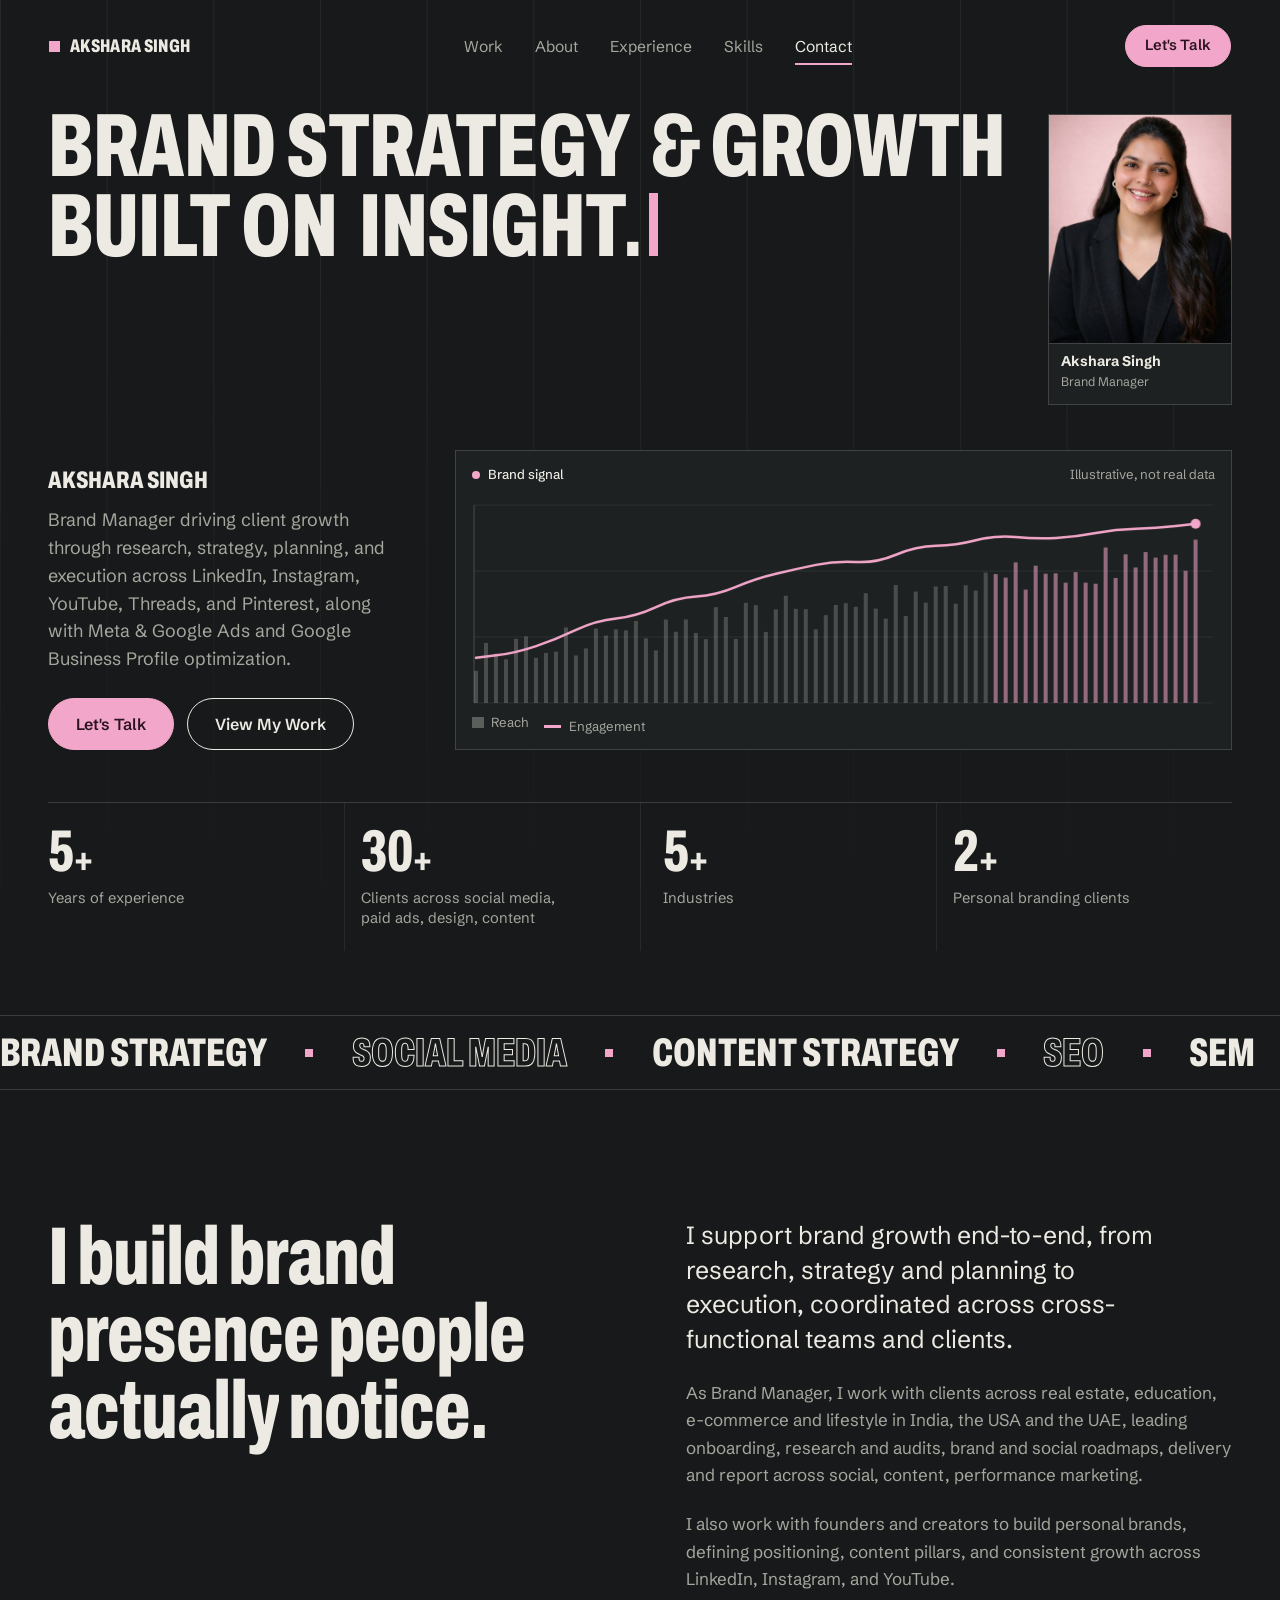
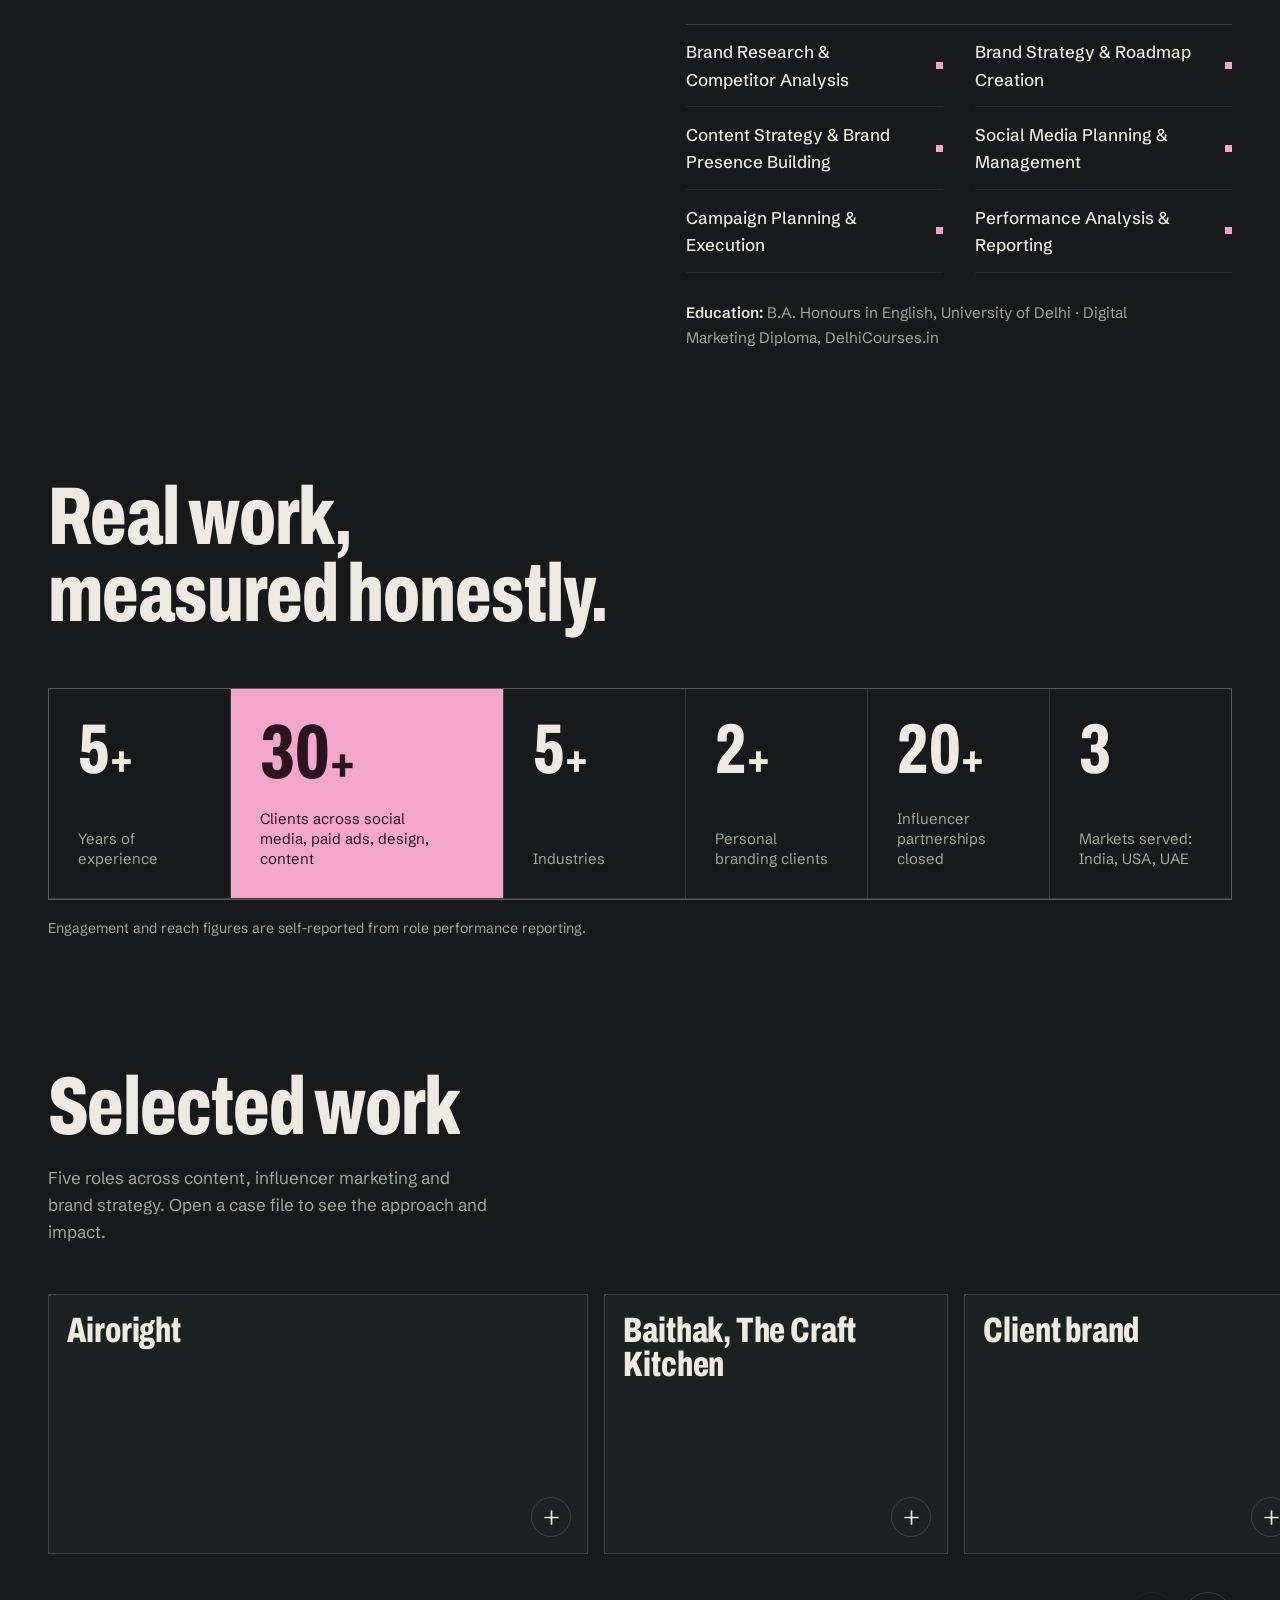
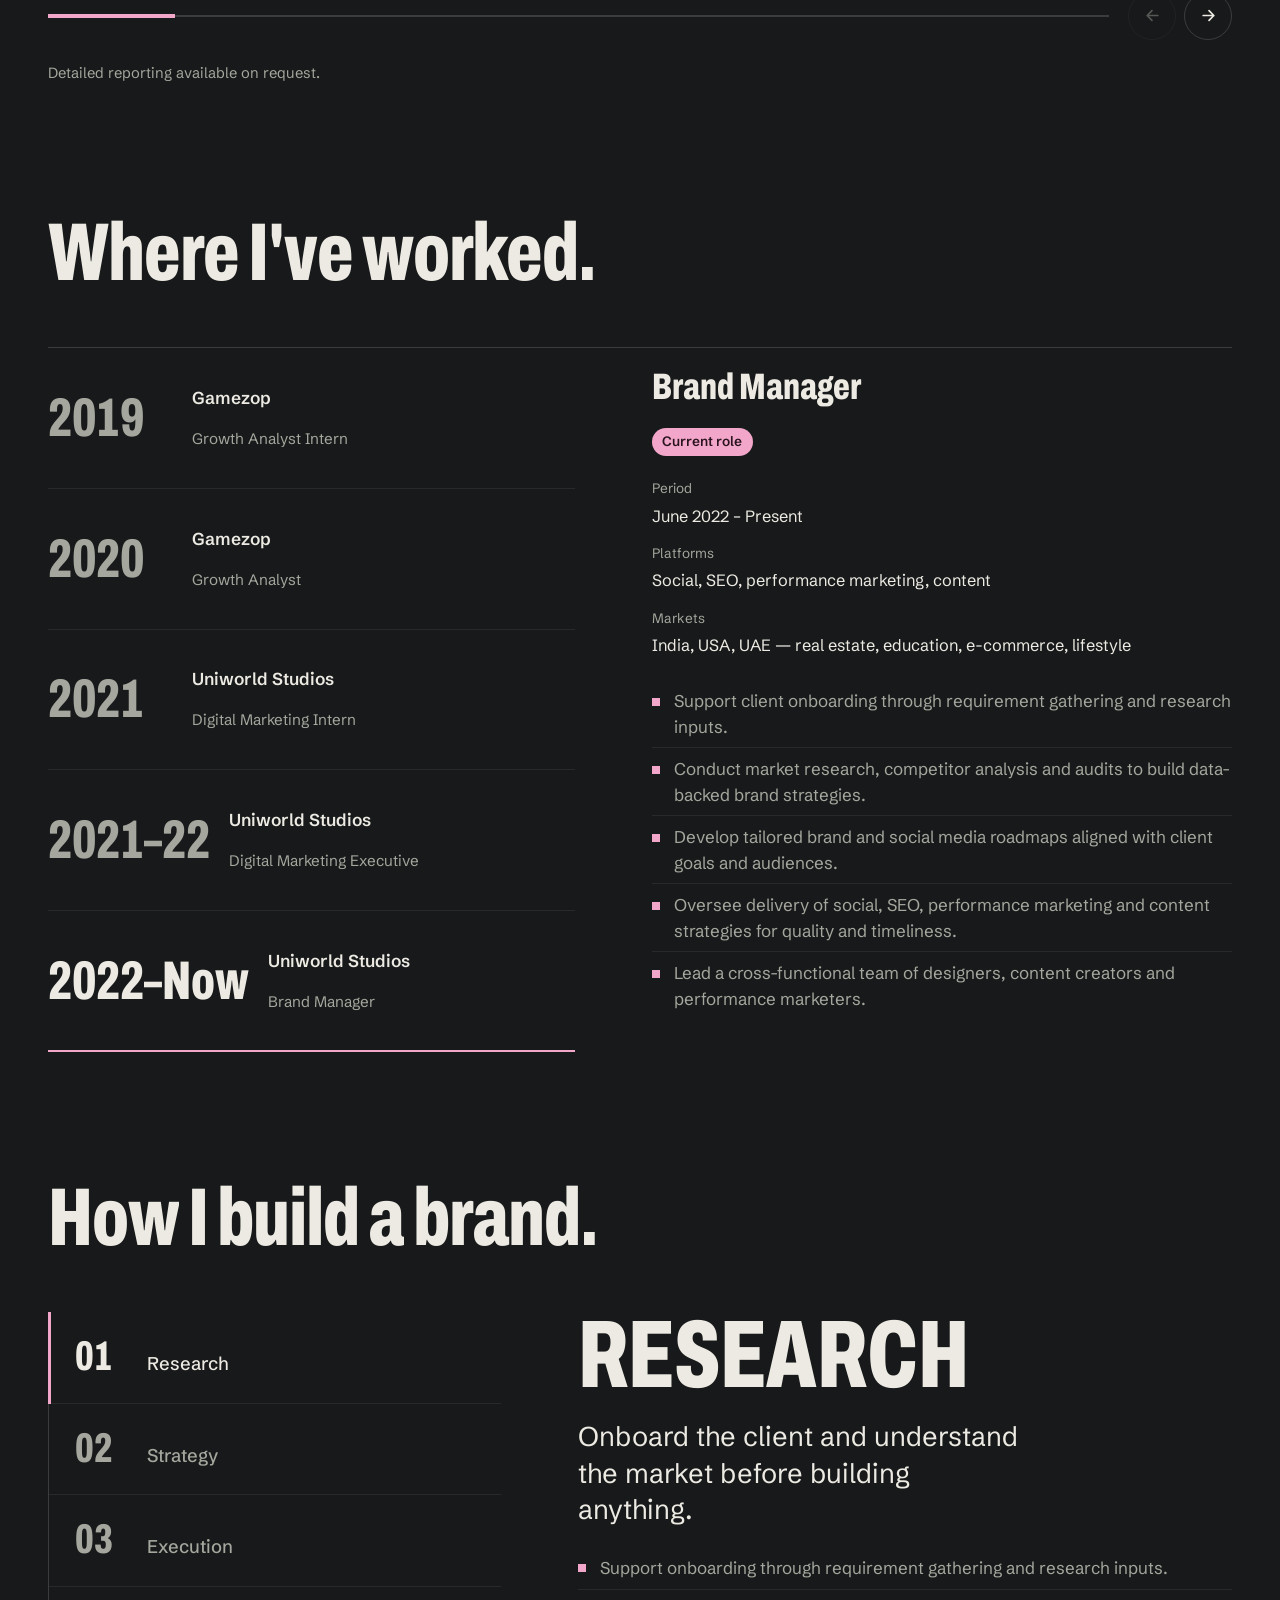
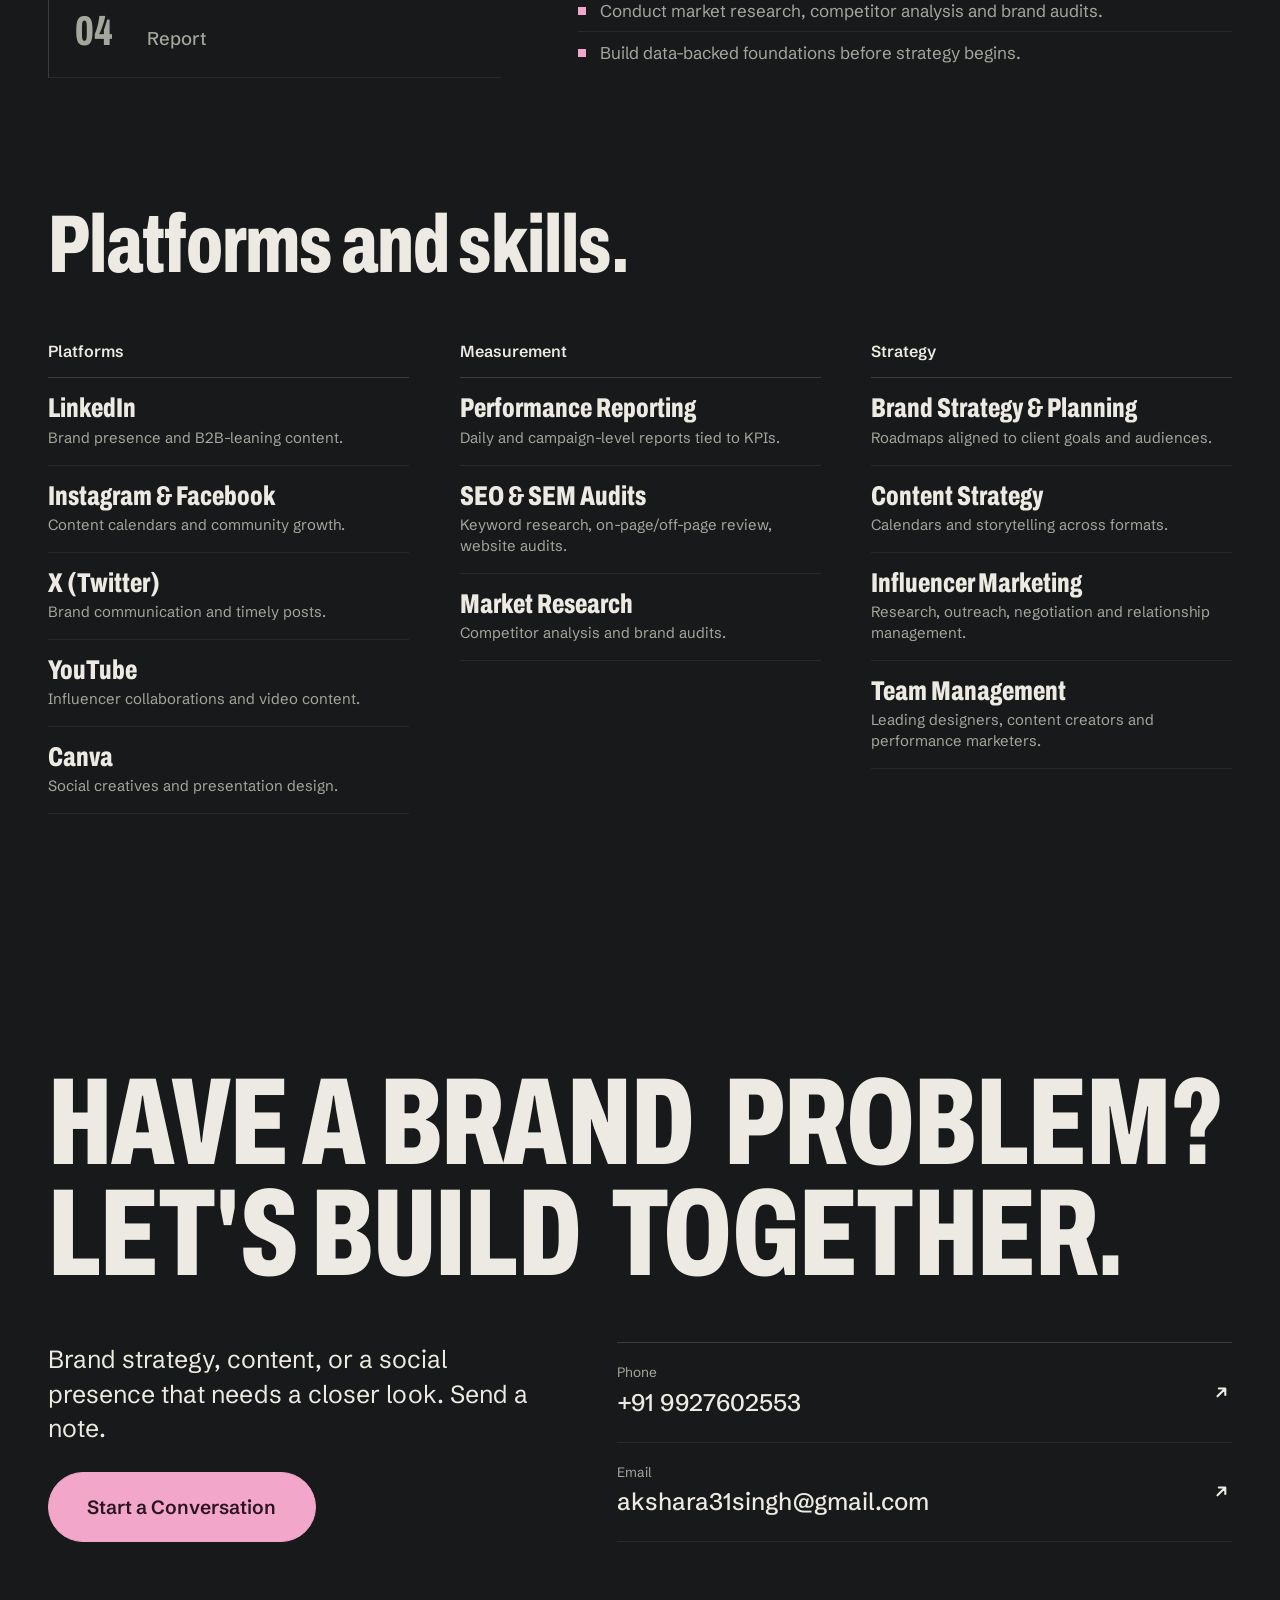
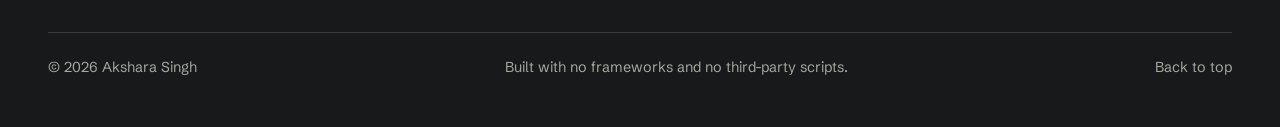
==== akshara.html @ 5cbfaa39 "Update Akshara's page content: stats, about copy, skills, education, cases - Hero quick-stats and th" ====
<!DOCTYPE html>
<html lang="en">
<head>
<meta charset="utf-8">
<meta name="viewport" content="width=device-width, initial-scale=1, viewport-fit=cover">
<title>Akshara Singh — Brand Manager | Strategy, Content &amp; Social</title>
<meta name="description" content="Akshara Singh is a brand manager supporting client growth across research, strategy, planning and execution — social, content, SEO and influencer marketing for clients in India, the USA and the UAE.">
<meta name="author" content="Akshara Singh">
<meta name="robots" content="index, follow, max-image-preview:large">
<meta name="theme-color" content="#17191A">

<!-- AFTER YOU DEPLOY: add these three lines with your real domain and a 1200x630 share image
<link rel="canonical" href="https://YOUR-DOMAIN/">
<meta property="og:url" content="https://YOUR-DOMAIN/">
<meta property="og:image" content="https://YOUR-DOMAIN/og-image.png">
-->
<meta property="og:type" content="website">
<meta property="og:site_name" content="Akshara Singh">
<meta property="og:title" content="Akshara Singh — Brand Manager | Strategy, Content &amp; Social">
<meta property="og:description" content="Brand manager supporting client growth across research, strategy, planning and execution — social, content, SEO and influencer marketing for clients in India, the USA and the UAE.">
<meta property="og:locale" content="en_IN">
<meta name="twitter:card" content="summary">
<meta name="twitter:title" content="Akshara Singh — Brand Manager | Strategy, Content &amp; Social">
<meta name="twitter:description" content="Brand manager supporting client growth across research, strategy, planning and execution — social, content, SEO and influencer marketing for clients in India, the USA and the UAE.">

<link rel="icon" href="data:image/svg+xml,%3Csvg xmlns='http://www.w3.org/2000/svg' viewBox='0 0 32 32'%3E%3Crect width='32' height='32' rx='6' fill='%2317191A'/%3E%3Ctext x='16' y='23' font-family='Arial Black,Arial,sans-serif' font-weight='900' font-size='16' text-anchor='middle' fill='%23F2A6C9'%3EAS%3C/text%3E%3C/svg%3E">

<link rel="preconnect" href="https://fonts.googleapis.com">
<link rel="preconnect" href="https://fonts.gstatic.com" crossorigin>
<link rel="stylesheet" href="https://fonts.googleapis.com/css2?family=Archivo:wdth,wght@62..125,600..900&amp;display=swap">
<link rel="stylesheet" href="https://fonts.googleapis.com/css2?family=Schibsted+Grotesk:wght@400..700&amp;display=swap">

<!-- Person schema -->
<script type="application/ld+json">
{
  "@context": "https://schema.org",
  "@type": "Person",
  "name": "Akshara Singh",
  "jobTitle": "Brand Manager",
  "description": "Brand manager supporting client growth across research, strategy, planning and execution — social, content, SEO and influencer marketing for clients in India, the USA and the UAE.",
  "alumniOf": { "@type": "CollegeOrUniversity", "name": "School of Open Learning, University of Delhi" },
  "knowsAbout": ["Brand Strategy", "Social Media Management", "Social Media Optimization", "Social Media Marketing", "Content Strategy", "Search Engine Optimization", "Search Engine Marketing", "Influencer Marketing", "Team Management", "Performance Reporting", "Market Research"]
}
</script>

<script>document.documentElement.classList.add('js')</script>

<link rel="stylesheet" href="akshara-style.css">
</head>

<body id="top">
<svg width="0" height="0" style="position:absolute" aria-hidden="true" focusable="false">
  <symbol id="i-plus" viewBox="0 0 16 16"><path d="M8 2v12M2 8h12" fill="none" stroke="currentColor" stroke-width="1.6" stroke-linecap="round"/></symbol>
  <symbol id="i-out" viewBox="0 0 16 16"><path d="M5 11l6-6M6 5h5v5" fill="none" stroke="currentColor" stroke-width="1.6" stroke-linecap="round" stroke-linejoin="round"/></symbol>
  <symbol id="i-l" viewBox="0 0 16 16"><path d="M13 8H3M7.5 3.5 3 8l4.5 4.5" fill="none" stroke="currentColor" stroke-width="1.6" stroke-linecap="round" stroke-linejoin="round"/></symbol>
  <symbol id="i-r" viewBox="0 0 16 16"><path d="M3 8h10M8.5 3.5 13 8l-4.5 4.5" fill="none" stroke="currentColor" stroke-width="1.6" stroke-linecap="round" stroke-linejoin="round"/></symbol>
  <symbol id="i-x" viewBox="0 0 16 16"><path d="M3 3l10 10M13 3 3 13" fill="none" stroke="currentColor" stroke-width="1.6" stroke-linecap="round"/></symbol>
</svg>

<a class="skip" href="#main">Skip to content</a>
<div class="progress" aria-hidden="true"><i id="progress"></i></div>
<div class="cursor" id="cursor" aria-hidden="true"><span>View</span></div>

<!-- ===== Navbar ===== -->
<header class="nav" id="nav">
  <div class="nav__bar">
    <a class="logo" href="#top" aria-label="Akshara Singh, back to top"><i></i>Akshara Singh</a>
    <nav class="nav__links" aria-label="Primary">
      <a href="#work">Work</a>
      <a href="#about">About</a>
      <a href="#experience">Experience</a>
      <a href="#skills">Skills</a>
      <a href="#contact">Contact</a>
    </nav>
    <a class="btn btn--acc btn--sm nav__cta mag" href="#contact" data-whatsapp>Let's Talk</a>
    <button class="burger" id="burger" aria-expanded="false" aria-controls="menu" aria-label="Open menu"><span></span><span></span></button>
  </div>
</header>

<div class="menu" id="menu" aria-hidden="true">
  <nav aria-label="Mobile">
    <a class="big" href="#work">Work</a>
    <a class="big" href="#about">About</a>
    <a class="big" href="#experience">Experience</a>
    <a class="big" href="#skills">Skills</a>
    <a class="big" href="#contact">Contact</a>
  </nav>
  <p>Akshara Singh, Brand Manager. Strategy, content and social.</p>
</div>

<a class="btn btn--acc fab" id="fab" href="#contact" data-whatsapp>Let's Talk</a>

<main id="main">

<!-- ===== 01 Hero ===== -->
<section class="hero" aria-labelledby="hero-h">
  <div class="wrap">
    <div class="hero__head">
      <h1 class="poster" id="hero-h" data-fit>
        <span class="row">
          <span class="ln" style="--d:0"><span>Brand Strategy</span></span>
          <span class="ln" style="--d:1"><span>&amp; Growth</span></span>
        </span>
        <span class="row">
          <span class="ln" style="--d:2"><span>Built on</span></span>
          <span class="ln" style="--d:3"><span>Insight.<i class="caret" aria-hidden="true"></i></span></span>
        </span>
      </h1>
      <figure class="idcard" id="idcard">
        <span class="idcard__img">
          <img src="akshara-hero.jpg" alt="Akshara Singh">
        </span>
        <figcaption class="idcard__cap"><b>Akshara Singh</b><span>Brand Manager</span></figcaption>
      </figure>
    </div>

    <div class="hero__mid">
      <div class="hero__copy">
        <p class="byline">Akshara Singh</p>
        <p class="sub">Brand Manager driving client growth through research, strategy, planning, and execution across LinkedIn, Instagram, YouTube, Threads, and Pinterest, along with Meta &amp; Google Ads and Google Business Profile optimization.</p>
        <div class="cta">
          <a class="btn btn--acc mag" href="#contact" data-whatsapp>Let's Talk</a>
          <a class="btn mag" href="#work">View My Work</a>
        </div>
      </div>
      <figure class="viz hero__viz" id="viz" role="img" aria-label="Illustrative animation: reach bars rising with a rising engagement line. Not real campaign data.">
        <div class="viz__hd"><b>Brand signal</b><span>Illustrative, not real data</span></div>
        <svg aria-hidden="true"></svg>
        <div class="viz__ft"><span><span class="key">Reach</span><span class="key k2">Engagement</span></span></div>
      </figure>
    </div>

    <dl class="proof">
      <div><dt><span data-count="5">0</span><span class="unit">+</span></dt><dd>Years of experience</dd></div>
      <div><dt><span data-count="30">0</span><span class="unit">+</span></dt><dd>Clients across social media, paid ads, design, content</dd></div>
      <div><dt><span data-count="5">0</span><span class="unit">+</span></dt><dd>Industries</dd></div>
      <div><dt><span data-count="2">0</span><span class="unit">+</span></dt><dd>Personal branding clients</dd></div>
    </dl>
  </div>

  <!-- ===== 02 Platform strip ===== -->
  <div class="strip" aria-label="Platforms and disciplines">
    <div class="strip__track">
      <ul>
        <li>Brand Strategy</li><li>Social Media</li><li>Content Strategy</li><li>SEO</li><li>SEM</li><li>Influencer Marketing</li><li>Team Leadership</li><li>Reporting</li>
      </ul>
      <ul aria-hidden="true">
        <li>Brand Strategy</li><li>Social Media</li><li>Content Strategy</li><li>SEO</li><li>SEM</li><li>Influencer Marketing</li><li>Team Leadership</li><li>Reporting</li>
      </ul>
    </div>
  </div>
</section>

<!-- ===== 03 About ===== -->
<section class="sec" id="about" aria-labelledby="about-h">
  <div class="wrap about__grid">
    <h2 class="h2 edge l" id="about-h" data-split>I build brand presence people actually notice.</h2>
    <div class="about__body edge r">
      <p class="lead">I support brand growth end-to-end, from research, strategy and planning to execution, coordinated across cross-functional teams and clients.</p>
      <p>As Brand Manager, I work with clients across real estate, education, e-commerce and lifestyle in India, the USA and the UAE, leading onboarding, research and audits, brand and social roadmaps, delivery and report across social, content, performance marketing.</p>
      <p>I also work with founders and creators to build personal brands, defining positioning, content pillars, and consistent growth across LinkedIn, Instagram, and YouTube.</p>
      <ul class="caps" aria-label="What I work across">
        <li>Brand Research &amp; Competitor Analysis</li><li>Brand Strategy &amp; Roadmap Creation</li><li>Content Strategy &amp; Brand Presence Building</li><li>Social Media Planning &amp; Management</li><li>Campaign Planning &amp; Execution</li><li>Performance Analysis &amp; Reporting</li>
      </ul>
      <p class="edu"><b>Education:</b> B.A. Honours in English, University of Delhi · Digital Marketing Diploma, DelhiCourses.in</p>
    </div>
  </div>
</section>

<!-- ===== 04 Numbers ===== -->
<section class="sec" id="numbers" aria-labelledby="num-h" style="padding-top:0">
  <div class="wrap">
    <h2 class="h2" id="num-h" data-split>Real work, measured honestly.</h2>
    <div class="nums" id="nums">
      <div class="num"><p class="num__v"><span data-count="5">5</span><span class="unit">+</span></p><p class="num__l">Years of experience</p></div>
      <div class="num num--hot"><p class="num__v"><span data-count="30">30</span><span class="unit">+</span></p><p class="num__l">Clients across social media, paid ads, design, content</p></div>
      <div class="num"><p class="num__v"><span data-count="5">5</span><span class="unit">+</span></p><p class="num__l">Industries</p></div>
      <div class="num"><p class="num__v"><span data-count="2">2</span><span class="unit">+</span></p><p class="num__l">Personal branding clients</p></div>
      <div class="num"><p class="num__v"><span data-count="20">20</span><span class="unit">+</span></p><p class="num__l">Influencer partnerships closed</p></div>
      <div class="num"><p class="num__v">3</p><p class="num__l">Markets served: India, USA, UAE</p></div>
    </div>
    <p class="foot-note">Engagement and reach figures are self-reported from role performance reporting.</p>
  </div>
</section>

<!-- ===== 05 Case studies ===== -->
<section class="sec" id="work" aria-labelledby="work-h" style="padding-top:0">
  <div class="wrap work__hd">
    <h2 class="h2" id="work-h" data-split>Selected work</h2>
    <p>Five roles across content, influencer marketing and brand strategy. Open a case file to see the approach and impact.</p>
  </div>
  <div class="rail" id="rail" tabindex="-1"><noscript><p class="muted">Turn on JavaScript to browse the case files.</p></noscript></div>
  <div class="wrap">
    <div class="rail__ctl">
      <div class="rail__trk" aria-hidden="true"><i id="railBar"></i></div>
      <div class="rail__btns">
        <button class="rbtn" id="railPrev" aria-label="Previous case files"><svg class="ic"><use href="#i-l"/></svg></button>
        <button class="rbtn" id="railNext" aria-label="Next case files"><svg class="ic"><use href="#i-r"/></svg></button>
      </div>
    </div>
    <p class="work__note">Detailed reporting available on request.</p>
  </div>
</section>

<dialog class="modal" id="modal" aria-labelledby="mTitle">
  <div class="modal__hd"><span id="mCount"></span><button class="modal__x" id="mClose" aria-label="Close case file"><svg class="ic"><use href="#i-x"/></svg></button></div>
  <div class="modal__bd" id="mBody"></div>
  <div class="modal__ft"><button id="mPrev">Previous</button><button id="mNext">Next</button></div>
</dialog>

<!-- ===== 06 Experience ===== -->
<section class="sec" id="experience" aria-labelledby="exp-h" style="padding-top:0">
  <div class="wrap">
    <h2 class="h2" id="exp-h" data-split>Where I've worked.</h2>
    <div class="tl" id="tl">

      <button class="tl__btn" style="--n:1" id="tb0" aria-expanded="false" aria-controls="tp0" data-tl="0">
        <span class="tl__yr">2019</span><span class="tl__co">Gamezop</span><span class="tl__role">Growth Analyst Intern</span>
        <span class="tl__ico" aria-hidden="true"><svg class="ic"><use href="#i-plus"/></svg></span>
      </button>
      <div class="tl__panel" id="tp0" role="region" aria-labelledby="tb0"><div class="tl__in"><div>
        <h3>Growth Analyst Intern</h3>
        <dl class="kv">
          <div><dt>Period</dt><dd>August 2019 – October 2019</dd></div>
          <div><dt>Focus</dt><dd>Influencer marketing, regional outreach across Gujarat, Rajasthan, Haryana and Delhi</dd></div>
        </dl>
        <ul class="ticks">
          <li>Conducted area-specific research to identify potential influencers for brand collaborations.</li>
          <li>Built a database of relevant influencers and managed outreach for partnerships.</li>
          <li>Contacted influencers, negotiated collaborations, and explained brand promotion strategies for their YouTube channels.</li>
          <li>Coordinated with influencers to ensure smooth execution of promotions and alignment with brand messaging.</li>
        </ul>
      </div></div></div>

      <button class="tl__btn" style="--n:2" id="tb1" aria-expanded="false" aria-controls="tp1" data-tl="1">
        <span class="tl__yr">2020</span><span class="tl__co">Gamezop</span><span class="tl__role">Growth Analyst</span>
        <span class="tl__ico" aria-hidden="true"><svg class="ic"><use href="#i-plus"/></svg></span>
      </button>
      <div class="tl__panel" id="tp1" role="region" aria-labelledby="tb1"><div class="tl__in"><div>
        <h3>Growth Analyst</h3>
        <dl class="kv">
          <div><dt>Period</dt><dd>November 2020 – February 2020</dd></div>
          <div><dt>Focus</dt><dd>Influencer marketing and data-driven outreach across Gujarat, Rajasthan, Haryana and Delhi</dd></div>
        </dl>
        <ul class="ticks">
          <li>Shortlisted 500+ regional influencers for collaborations through area-specific research.</li>
          <li>Built and managed a structured database of influencers, tracking engagement rates, reach and relevance.</li>
          <li>Closed 20+ partnerships, negotiating deliverables that aligned with brand positioning and campaign goals.</li>
          <li>Monitored influencer performance, analyzing reach, views and ROI to measure campaign effectiveness.</li>
        </ul>
      </div></div></div>

      <button class="tl__btn" style="--n:3" id="tb2" aria-expanded="false" aria-controls="tp2" data-tl="2">
        <span class="tl__yr">2021</span><span class="tl__co">Uniworld Studios</span><span class="tl__role">Digital Marketing Intern</span>
        <span class="tl__ico" aria-hidden="true"><svg class="ic"><use href="#i-plus"/></svg></span>
      </button>
      <div class="tl__panel" id="tp2" role="region" aria-labelledby="tb2"><div class="tl__in"><div>
        <h3>Digital Marketing Intern</h3>
        <dl class="kv">
          <div><dt>Period</dt><dd>May 2021 – October 2021</dd></div>
          <div><dt>Focus</dt><dd>Social media, content, SEO, SEM and client project support</dd></div>
        </dl>
        <ul class="ticks">
          <li>Handled social media pages, content scheduling and engagement.</li>
          <li>Drafted posts and creatives, assisting in campaign storytelling.</li>
          <li>Conducted keyword research, on-page/off-page optimization and website audits.</li>
          <li>Supported ad campaigns, client communications and performance reporting.</li>
        </ul>
      </div></div></div>

      <button class="tl__btn" style="--n:4" id="tb3" aria-expanded="false" aria-controls="tp3" data-tl="3">
        <span class="tl__yr">2021–22</span><span class="tl__co">Uniworld Studios</span><span class="tl__role">Digital Marketing Executive</span>
        <span class="tl__ico" aria-hidden="true"><svg class="ic"><use href="#i-plus"/></svg></span>
      </button>
      <div class="tl__panel" id="tp3" role="region" aria-labelledby="tb3"><div class="tl__in"><div>
        <h3>Digital Marketing Executive</h3>
        <dl class="kv">
          <div><dt>Period</dt><dd>November 2021 – May 2022</dd></div>
          <div><dt>Platforms</dt><dd>LinkedIn, Instagram, Facebook, X (Twitter), YouTube</dd></div>
          <div><dt>Clients</dt><dd>Indian and USA-based clients across real estate, education, e-commerce and lifestyle</dd></div>
        </dl>
        <ul class="ticks">
          <li>Handled brand presence across five social platforms, ensuring consistent growth and engagement.</li>
          <li>Built and executed content calendars and short-form video content tailored to diverse audiences.</li>
          <li>Designed social media creatives and presentations using Canva.</li>
          <li>Prepared detailed performance reports, tracked KPIs and provided insights to improve online presence.</li>
        </ul>
      </div></div></div>

      <button class="tl__btn" style="--n:5" id="tb4" aria-expanded="false" aria-controls="tp4" data-tl="4">
        <span class="tl__yr">2022–Now</span><span class="tl__co">Uniworld Studios</span><span class="tl__role">Brand Manager</span>
        <span class="tl__ico" aria-hidden="true"><svg class="ic"><use href="#i-plus"/></svg></span>
      </button>
      <div class="tl__panel" id="tp4" role="region" aria-labelledby="tb4"><div class="tl__in"><div>
        <h3>Brand Manager</h3>
        <span class="tl__cur">Current role</span>
        <dl class="kv">
          <div><dt>Period</dt><dd>June 2022 – Present</dd></div>
          <div><dt>Platforms</dt><dd>Social, SEO, performance marketing, content</dd></div>
          <div><dt>Markets</dt><dd>India, USA, UAE — real estate, education, e-commerce, lifestyle</dd></div>
        </dl>
        <ul class="ticks">
          <li>Support client onboarding through requirement gathering and research inputs.</li>
          <li>Conduct market research, competitor analysis and audits to build data-backed brand strategies.</li>
          <li>Develop tailored brand and social media roadmaps aligned with client goals and audiences.</li>
          <li>Oversee delivery of social, SEO, performance marketing and content strategies for quality and timeliness.</li>
          <li>Lead a cross-functional team of designers, content creators and performance marketers.</li>
        </ul>
      </div></div></div>

    </div>
  </div>
</section>

<!-- ===== 07 Approach ===== -->
<section class="sec" id="approach" aria-labelledby="ap-h" style="padding-top:0">
  <div class="wrap">
    <h2 class="h2" id="ap-h" data-split>How I build a brand.</h2>
    <div class="ap" id="ap" style="--step:0">
      <div class="ap__tabs" role="tablist" aria-label="Framework steps">
        <button class="ap__tab" role="tab" id="at0" aria-controls="ap0" aria-selected="true"><b>01</b><span>Research</span></button>
        <button class="ap__tab" role="tab" id="at1" aria-controls="ap1" aria-selected="false" tabindex="-1"><b>02</b><span>Strategy</span></button>
        <button class="ap__tab" role="tab" id="at2" aria-controls="ap2" aria-selected="false" tabindex="-1"><b>03</b><span>Execution</span></button>
        <button class="ap__tab" role="tab" id="at3" aria-controls="ap3" aria-selected="false" tabindex="-1"><b>04</b><span>Report</span></button>
      </div>
      <div>
        <div class="ap__pn on" role="tabpanel" id="ap0" aria-labelledby="at0" tabindex="0">
          <h3>Research</h3><p class="say">Onboard the client and understand the market before building anything.</p>
          <ul class="ticks"><li>Support onboarding through requirement gathering and research inputs.</li><li>Conduct market research, competitor analysis and brand audits.</li><li>Build data-backed foundations before strategy begins.</li></ul>
        </div>
        <div class="ap__pn" role="tabpanel" id="ap1" aria-labelledby="at1" tabindex="0">
          <h3>Strategy</h3><p class="say">Turn research into a tailored brand and social roadmap.</p>
          <ul class="ticks"><li>Develop brand and social media roadmaps aligned with client goals.</li><li>Plan content, platform mix and audience targeting around the objective.</li><li>Keep the roadmap specific to the client's industry and market.</li></ul>
        </div>
        <div class="ap__pn" role="tabpanel" id="ap2" aria-labelledby="at2" tabindex="0">
          <h3>Execution</h3><p class="say">Deliver across social, SEO, performance and content, as one team.</p>
          <ul class="ticks"><li>Oversee delivery of social, SEO, performance marketing and content strategies.</li><li>Lead designers, content creators and performance marketers toward one brand voice.</li><li>Address challenges by optimizing strategies and processes as they come up.</li></ul>
        </div>
        <div class="ap__pn" role="tabpanel" id="ap3" aria-labelledby="at3" tabindex="0">
          <h3>Report</h3><p class="say">Track KPIs and feed the results back into the next cycle.</p>
          <ul class="ticks"><li>Prepare performance reports and track KPIs against client goals.</li><li>Turn reporting into insights that improve the brand's online presence.</li><li>Close the loop so every cycle starts from what actually worked.</li></ul>
        </div>
      </div>
    </div>
  </div>
</section>

<!-- ===== 08 Skills ===== -->
<section class="sec" id="skills" aria-labelledby="sk-h" style="padding-top:0">
  <div class="wrap">
    <h2 class="h2" id="sk-h" data-split>Platforms and skills.</h2>
    <div class="sk" id="sk">
      <div class="edge l">
        <h3>Platforms</h3>
        <ul>
          <li><b>LinkedIn</b><span>Brand presence and B2B-leaning content.</span></li>
          <li><b>Instagram &amp; Facebook</b><span>Content calendars and community growth.</span></li>
          <li><b>X (Twitter)</b><span>Brand communication and timely posts.</span></li>
          <li><b>YouTube</b><span>Influencer collaborations and video content.</span></li>
          <li><b>Canva</b><span>Social creatives and presentation design.</span></li>
        </ul>
      </div>
      <div class="edge r">
        <h3>Measurement</h3>
        <ul>
          <li><b>Performance Reporting</b><span>Daily and campaign-level reports tied to KPIs.</span></li>
          <li><b>SEO &amp; SEM Audits</b><span>Keyword research, on-page/off-page review, website audits.</span></li>
          <li><b>Market Research</b><span>Competitor analysis and brand audits.</span></li>
        </ul>
      </div>
      <div class="edge l">
        <h3>Strategy</h3>
        <ul>
          <li><b>Brand Strategy &amp; Planning</b><span>Roadmaps aligned to client goals and audiences.</span></li>
          <li><b>Content Strategy</b><span>Calendars and storytelling across formats.</span></li>
          <li><b>Influencer Marketing</b><span>Research, outreach, negotiation and relationship management.</span></li>
          <li><b>Team Management</b><span>Leading designers, content creators and performance marketers.</span></li>
        </ul>
      </div>
    </div>
  </div>
</section>

<!-- ===== 09 Contact ===== -->
<section class="contact" id="contact" aria-labelledby="ct-h">
  <div class="wrap">
    <h2 class="poster" id="ct-h" data-fit>
      <span class="row">
        <span class="ln" style="--d:0"><span>Have a brand</span></span>
        <span class="ln" style="--d:1"><span>problem?</span></span>
      </span>
      <span class="row">
        <span class="ln" style="--d:2"><span>Let's build</span></span>
        <span class="ln" style="--d:3"><span>together.</span></span>
      </span>
    </h2>
    <div class="contact__mid">
      <div class="edge l">
        <p class="lead" style="margin-bottom:1.6rem">Brand strategy, content, or a social presence that needs a closer look. Send a note.</p>
        <a class="btn btn--acc btn--xl mag" id="ctaMail" href="#contact" data-whatsapp>Start a Conversation</a>
      </div>
      <div class="links edge r">
        <a href="#contact" data-contact="phone"><span><small>Phone</small><span class="v">[YOUR PHONE]</span></span><svg class="ic"><use href="#i-out"/></svg></a>
        <a href="#contact" data-contact="email"><span><small>Email</small><span class="v">[YOUR EMAIL]</span></span><svg class="ic"><use href="#i-out"/></svg></a>
      </div>
    </div>

    <footer class="ftr">
      <span>© <span id="yr">2026</span> Akshara Singh</span>
      <span>Built with no frameworks and no third-party scripts.</span>
      <a href="#top">Back to top</a>
    </footer>
  </div>
</section>

</main>

<script src="akshara-script.js" defer></script>
</body>
</html>
---- akshara-style.css ----
/* ============================================================
   TOKENS
   Dark is the brand. Light tokens apply only if the host viewer
   sets data-theme="light".
   ============================================================ */
:root{
  box-sizing:border-box;
  padding-top:env(safe-area-inset-top,0px);
  padding-bottom:env(safe-area-inset-bottom,0px);
  color-scheme:dark;
  --bg:#17191A; --bg2:#1E2122; --bg3:#272A2B;
  --line:rgba(236,234,226,.17); --line2:rgba(236,234,226,.08);
  --fg:#ECEAE2; --muted:#A5A79E; --dim:#7A7C72;
  --acc:#F2A6C9; --acc-t:#F2A6C9; --on-acc:#2B1420;
  --nav-bg:rgba(23,25,26,.92); --scrim:rgba(0,0,0,.62);
  --f-display:"Archivo","Arial Narrow","Helvetica Neue",Arial,sans-serif;
  --f-body:"Schibsted Grotesk",system-ui,-apple-system,"Segoe UI",Roboto,"Helvetica Neue",Arial,sans-serif;
  --gut:clamp(1.15rem,4.2vw,3rem);
  --ease:cubic-bezier(.2,.8,.2,1);
}
:root[data-theme="light"]{
  color-scheme:light;
  --bg:#EEECE4; --bg2:#E6E3D9; --bg3:#DAD7CB;
  --line:rgba(23,25,26,.22); --line2:rgba(23,25,26,.1);
  --fg:#17191A; --muted:#54574E; --dim:#7C7F74;
  --acc-t:#B23D73;
  --nav-bg:rgba(238,236,228,.94); --scrim:rgba(20,22,20,.5);
}

/* ============================================================
   BASE
   ============================================================ */
*,*::before,*::after{box-sizing:border-box}
html{scroll-behavior:smooth;scroll-padding-top:calc(env(safe-area-inset-top,0px) + 88px);-webkit-text-size-adjust:100%;overflow-x:clip}
html.lock{overflow:hidden}
body{margin:0;background:var(--bg);color:var(--fg);font:400 1.0625rem/1.6 var(--f-body);-webkit-font-smoothing:antialiased;text-rendering:optimizeLegibility;overflow-x:clip}
h1,h2,h3,h4,p,ul,ol,dl,dd,figure{margin:0;padding:0}
ul,ol{list-style:none}
a{color:inherit;text-decoration:none}
button{font:inherit;color:inherit;background:none;border:0;padding:0;cursor:pointer;text-align:inherit}
svg{display:block}
::selection{background:var(--acc);color:var(--on-acc)}
:focus-visible{outline:2px solid var(--acc);outline-offset:3px}
:root[data-theme="light"] :focus-visible{outline-color:var(--fg)}
.wrap{width:calc(100% - 2*var(--gut));max-width:1360px;margin-inline:auto}
.sec{padding-block:clamp(4.5rem,10vw,9rem)}
.skip{position:fixed;left:1rem;top:-4rem;z-index:300;background:var(--acc);color:var(--on-acc);padding:.7rem 1rem;font-weight:600;transition:top .2s}
.skip:focus{top:calc(env(safe-area-inset-top,0px) + 1rem)}
.vh{position:absolute;width:1px;height:1px;overflow:hidden;clip:rect(0 0 0 0);white-space:nowrap}
.num-t{font-variant-numeric:tabular-nums}
.ph{display:inline-block;padding:.05rem .5rem;border:1px dashed var(--acc-t);color:var(--acc-t);font-size:.9em;border-radius:3px}

/* Display type */
.h2{font:800 clamp(2.4rem,6.4vw,5.6rem)/.94 var(--f-display);font-stretch:68%;letter-spacing:-.012em;max-width:16ch;text-wrap:balance}
.lead{font-size:clamp(1.2rem,2vw,1.55rem);line-height:1.4;color:var(--fg);max-width:34ch}
.muted{color:var(--muted)}

/* Word reveal for h2 (JS wraps words) */
.w{display:inline-block;overflow:hidden;vertical-align:top;padding-bottom:.1em;margin-bottom:-.1em}
.w>i{display:inline-block;font-style:normal;transform:translateY(108%);transition:transform .9s var(--ease);transition-delay:calc(var(--w)*45ms)}
.in .w>i{transform:none}

/* Buttons */
.btn{display:inline-flex;align-items:center;justify-content:center;gap:.6rem;min-height:3.25rem;padding:.9rem 1.7rem;border-radius:999px;border:1px solid var(--fg);font:600 1rem/1 var(--f-body);cursor:pointer;transition:background .3s,color .3s,border-color .3s,transform .3s var(--ease);will-change:transform}
.btn--acc{background:var(--acc);border-color:var(--acc);color:var(--on-acc)}
.btn--sm{min-height:2.6rem;padding:.6rem 1.2rem;font-size:.92rem}
.btn--xl{min-height:4.4rem;padding:1.2rem 2.4rem;font-size:1.2rem}
.ic{width:1em;height:1em;flex:none}
@media(hover:hover){
  .btn:hover{background:var(--fg);border-color:var(--fg);color:var(--bg)}
  .btn--acc:hover{background:var(--fg);border-color:var(--fg);color:var(--bg)}
}

/* ============================================================
   NAV
   ============================================================ */
.progress{position:fixed;left:0;right:0;top:0;height:2px;z-index:120;pointer-events:none}
.progress i{display:block;height:100%;background:var(--acc);transform:scaleX(0);transform-origin:0 50%}
.nav{position:fixed;inset:0 0 auto 0;z-index:100;padding-top:env(safe-area-inset-top,0px);pointer-events:none}
.nav__bar{pointer-events:auto;display:flex;align-items:center;justify-content:space-between;gap:1rem;width:calc(100% - 2*var(--gut));max-width:1360px;margin:14px auto 0;padding:.65rem 0;border:1px solid transparent;border-radius:999px;transition:max-width .7s var(--ease),padding .45s var(--ease),background .4s,border-color .4s}
.nav.is-stuck .nav__bar{max-width:920px;padding:.5rem .5rem .5rem 1.4rem;background:var(--nav-bg);border-color:var(--line);-webkit-backdrop-filter:blur(8px);backdrop-filter:blur(8px)}
.logo{display:inline-flex;align-items:center;gap:.6rem;font:800 1.15rem/1 var(--f-display);font-stretch:70%;letter-spacing:.02em;text-transform:uppercase}
.logo i{width:.7rem;height:.7rem;background:var(--acc);display:block}
.nav__links{display:none;gap:2rem}
.nav__links a{position:relative;font-size:.98rem;color:var(--muted);padding:.4rem 0;transition:color .25s}
.nav__links a::after{content:"";position:absolute;left:0;right:0;bottom:0;height:2px;background:var(--acc);transform:scaleX(0);transform-origin:0 50%;transition:transform .35s var(--ease)}
.nav__links a[aria-current="true"]{color:var(--fg)}
.nav__links a[aria-current="true"]::after{transform:scaleX(1)}
.nav__cta{display:none}
@media(hover:hover){.nav__links a:hover{color:var(--fg)}}
.burger{width:2.75rem;height:2.75rem;display:grid;place-content:center;gap:6px;border-radius:50%;pointer-events:auto}
.burger span{display:block;width:22px;height:2px;background:var(--fg);transition:transform .4s var(--ease)}
.burger[aria-expanded="true"] span:first-child{transform:translateY(4px) rotate(45deg)}
.burger[aria-expanded="true"] span:last-child{transform:translateY(-4px) rotate(-45deg)}
@media(min-width:900px){.nav__links{display:flex}.nav__cta{display:inline-flex}.burger{display:none}}

.menu{position:fixed;inset:0;z-index:90;background:var(--bg);padding:calc(env(safe-area-inset-top,0px) + 6rem) var(--gut) calc(env(safe-area-inset-bottom,0px) + 1.75rem);display:flex;flex-direction:column;justify-content:space-between;clip-path:inset(0 0 100% 0);visibility:hidden;transition:clip-path .6s cubic-bezier(.7,0,.2,1),visibility 0s .6s}
.menu.open{clip-path:inset(0);visibility:visible;transition-delay:0s}
.menu a.big{display:block;font:800 clamp(3rem,15vw,5.5rem)/1 var(--f-display);font-stretch:66%;text-transform:uppercase;padding:.35rem 0;border-bottom:1px solid var(--line2)}
.menu p{color:var(--muted);font-size:.95rem}
@media(min-width:900px){.menu{display:none}}

.fab{position:fixed;left:50%;bottom:calc(env(safe-area-inset-bottom,0px) + 14px);z-index:80;transform:translate(-50%,160%);transition:transform .5s var(--ease);box-shadow:0 8px 28px rgba(0,0,0,.35)}
.fab.show{transform:translate(-50%,0)}
@media(min-width:760px){.fab{display:none}}

/* ============================================================
   CURSOR (fine pointers only)
   ============================================================ */
.cursor{position:fixed;left:0;top:0;z-index:250;width:38px;height:38px;margin:-19px 0 0 -19px;border:1px solid var(--acc);border-radius:50%;pointer-events:none;opacity:0;display:grid;place-items:center;font:600 .68rem/1 var(--f-body);color:var(--on-acc);transition:opacity .3s,width .3s var(--ease),height .3s var(--ease),margin .3s var(--ease),background .3s}
.cursor.on{opacity:1}
.cursor.link{width:64px;height:64px;margin:-32px 0 0 -32px;background:rgba(242,166,201,.16)}
.cursor.view{width:78px;height:78px;margin:-39px 0 0 -39px;background:var(--acc)}
.cursor span{opacity:0;transition:opacity .2s}
.cursor.view span{opacity:1}

/* ============================================================
   HERO
   ============================================================ */
.hero{position:relative;padding:clamp(6.5rem,12vh,8rem) 0 0}
.hero::before{content:"";position:absolute;inset:0;pointer-events:none;background-image:linear-gradient(to right,var(--line2) 1px,transparent 1px);background-size:calc(100%/12) 100%;-webkit-mask-image:linear-gradient(#000 20%,transparent 92%);mask-image:linear-gradient(#000 20%,transparent 92%)}
.hero>.wrap{position:relative}

.poster{font-family:var(--f-display);font-weight:800;font-stretch:64%;text-transform:uppercase;line-height:.86;letter-spacing:-.005em;font-size:clamp(2.6rem,9.5vw,9rem)}
.poster .row{display:flex;justify-content:flex-start;gap:.24em}
.poster .ln{display:block;flex:none;width:fit-content;overflow:hidden;white-space:nowrap;padding-bottom:.03em}
.poster .ln>span{display:block;transition:transform 1.05s var(--ease);transition-delay:calc(var(--d,0)*95ms + 120ms)}
.js .poster:not(.in) .ln>span{transform:translateY(106%)}
.caret{display:inline-block;width:.1em;height:.7em;margin-left:.07em;background:var(--acc);vertical-align:baseline;animation:blink 1.1s steps(1) infinite}
@keyframes blink{50%{opacity:0}}
@media(max-width:759px){.poster .row{display:block}}

.hero__mid{display:grid;grid-template-columns:repeat(12,minmax(0,1fr));gap:clamp(1.5rem,3vw,2.5rem);margin-top:clamp(1.75rem,3.5vw,3rem);align-items:end}
.hero__copy{grid-column:1/5}
.hero__viz{grid-column:5/13}
@media(max-width:959px){.hero__copy,.hero__viz{grid-column:1/-1}}
.byline{font:800 1.5rem/1 var(--f-display);font-stretch:72%;text-transform:uppercase;margin-bottom:.9rem}
.hero__copy p.sub{color:var(--muted);font-size:1.12rem;line-height:1.55;max-width:32ch}
.cta{display:flex;flex-wrap:wrap;gap:.8rem;margin-top:1.6rem}

.viz{position:relative;height:clamp(210px,24vw,300px);border:1px solid var(--line);background:var(--bg2);overflow:hidden}
.viz svg{position:absolute;inset:0;width:100%;height:100%}
.viz__hd,.viz__ft{position:absolute;left:1rem;right:1rem;display:flex;justify-content:space-between;gap:1rem;font-size:.82rem;color:var(--muted);z-index:2}
.viz__hd{top:.8rem}.viz__ft{bottom:.75rem}
.viz__hd b{font-weight:500;color:var(--fg);display:inline-flex;align-items:center;gap:.5rem}
.viz__hd b::before{content:"";width:.5rem;height:.5rem;border-radius:50%;background:var(--acc);animation:pulseDot 2s ease-in-out infinite}
@keyframes pulseDot{50%{opacity:.25}}
.key{display:inline-flex;align-items:center;gap:.45rem}
.key::before{content:"";width:.7rem;height:.7rem;background:var(--fg);opacity:.3}
.key.k2{margin-left:1rem}.key.k2::before{width:1.1rem;height:3px;background:var(--acc);opacity:1}
.viz .gr line{stroke:var(--line2);stroke-width:1}
.viz .b{fill:var(--fg);opacity:.22;transform-box:fill-box;transform-origin:50% 100%;animation:grow .9s var(--ease) both,breathe 5.5s ease-in-out infinite alternate;animation-delay:calc(.45s + var(--d)),calc(1.5s + var(--d))}
.viz .b.hi{fill:var(--acc);opacity:.55}
@keyframes grow{from{transform:scaleY(0)}to{transform:scaleY(1)}}
@keyframes breathe{from{transform:scaleY(1)}to{transform:scaleY(var(--s,.8))}}
.viz .sig{fill:none;stroke:var(--acc);stroke-width:2.5;stroke-linecap:round;stroke-linejoin:round;stroke-dasharray:1 1;stroke-dashoffset:1;animation:draw 2.4s var(--ease) 1s forwards}
@keyframes draw{to{stroke-dashoffset:0}}
.viz .pt{fill:var(--acc);opacity:0;animation:fade .4s 3.1s forwards}
.viz .pr{fill:none;stroke:var(--acc);opacity:0;transform-box:fill-box;transform-origin:center;animation:ring 2.4s ease-out 3.2s infinite}
@keyframes fade{to{opacity:1}}
@keyframes ring{0%{opacity:.8;transform:scale(1)}100%{opacity:0;transform:scale(4)}}
.viz .scan{stroke:var(--fg);stroke-width:1;opacity:.22;animation:scan 8s linear 3.3s infinite}
@keyframes scan{from{transform:translateX(0)}to{transform:translateX(var(--w,600px))}}

.proof{display:grid;grid-template-columns:repeat(2,1fr);margin-top:clamp(2rem,4vw,3.25rem);border-top:1px solid var(--line)}
.proof>div{padding:1.2rem 1rem 1.4rem 0;border-bottom:1px solid var(--line2)}
.proof>div:nth-child(even){padding-left:1rem;border-left:1px solid var(--line2)}
.proof dt{font:800 clamp(2.3rem,4.6vw,3.9rem)/1 var(--f-display);font-stretch:66%;text-transform:uppercase}
.proof dt small{font-size:.5em;letter-spacing:.01em}
.proof dd{margin-top:.5rem;color:var(--muted);font-size:.92rem;line-height:1.35;max-width:22ch}
@media(min-width:760px){
  .proof{grid-template-columns:repeat(4,1fr)}
  .proof>div{border-bottom:0;padding-left:1.4rem;border-left:1px solid var(--line2)}
  .proof>div:first-child{padding-left:0;border-left:0}
}

/* ============================================================
   STRIP
   ============================================================ */
.strip{border-block:1px solid var(--line);overflow:hidden;margin-top:clamp(2.5rem,5vw,4.5rem);padding-block:1.05rem}
.strip__track{display:flex;width:max-content;animation:marq 42s linear infinite}
.strip:hover .strip__track{animation-play-state:paused}
.strip ul{display:flex;flex:none;min-width:100vw;justify-content:space-around}
.strip li{display:flex;align-items:center;gap:clamp(1.2rem,3vw,2.4rem);padding-right:clamp(1.2rem,3vw,2.4rem);font:800 clamp(1.5rem,3.2vw,2.5rem)/1 var(--f-display);font-stretch:66%;text-transform:uppercase;white-space:nowrap}
.strip li::after{content:"";width:.5rem;height:.5rem;background:var(--acc);flex:none}
.strip li:nth-child(even){color:transparent;-webkit-text-stroke:1px var(--fg)}
@keyframes marq{to{transform:translateX(-50%)}}

/* ============================================================
   ABOUT
   ============================================================ */
.about__grid{display:grid;gap:clamp(2rem,5vw,4rem)}
.about__body{display:grid;gap:1.4rem;max-width:42rem}
.about__body p:not(.lead){color:var(--muted);max-width:56ch}
.caps{display:grid;grid-template-columns:1fr;border-top:1px solid var(--line);margin-top:.6rem}
.caps li{padding:.85rem 0;border-bottom:1px solid var(--line2);font-weight:500;display:flex;justify-content:space-between;gap:1rem}
.caps li::after{content:"";width:.45rem;height:.45rem;background:var(--acc);align-self:center;flex:none}
.edu{font-size:.95rem;color:var(--muted);margin-top:.4rem}
.edu b{color:var(--fg);font-weight:600}
@media(min-width:560px){.caps{grid-template-columns:1fr 1fr;column-gap:2rem}}
@media(min-width:960px){.about__grid{grid-template-columns:1.05fr 1fr;align-items:start}.about__grid .h2{position:sticky;top:7rem}}

/* ============================================================
   NUMBERS
   ============================================================ */
.nums{display:grid;grid-template-columns:1fr 1fr;gap:1px;background:var(--line);border:1px solid var(--line);margin-top:clamp(2rem,5vw,3.5rem)}
.num{background:var(--bg);padding:clamp(1.1rem,2.4vw,1.8rem);min-height:10rem;display:flex;flex-direction:column;justify-content:space-between;gap:1.4rem}
.num__v{font:800 clamp(2.9rem,7vw,4.4rem)/.9 var(--f-display);font-stretch:66%;text-transform:uppercase;font-variant-numeric:tabular-nums}
.num__v .cur,.num__v .unit{font-size:.62em}
.proof dt .cur,.proof dt .unit{font-size:.62em}
.num__l{font-size:.93rem;line-height:1.35;color:var(--muted);max-width:20ch}
.num--hot{grid-column:1/-1;order:-1;background:var(--acc);color:var(--on-acc)}
.num--hot .num__l{color:var(--on-acc)}
.num--hot .num__v{font-size:clamp(4.6rem,15vw,7.4rem)}
@media(min-width:900px){
  .nums{grid-template-columns:1fr 1.5fr 1fr 1fr 1fr 1fr}
  .num--hot{grid-column:auto;order:0}
  .num--hot .num__v{font-size:clamp(3.2rem,6vw,5.2rem)}
}
.ledger{margin-top:clamp(2.5rem,5vw,4rem);display:grid}
.ledger h3{font-size:1.05rem;font-weight:600;margin-bottom:1rem}
.ledger li{display:grid;grid-template-columns:1fr auto;gap:.5rem 1rem;padding:1rem 0;border-top:1px solid var(--line2);align-items:center}
.ledger li:last-child{border-bottom:1px solid var(--line2)}
.ledger .n small{display:block;color:var(--muted);font-size:.86rem}
.ledger .v{font:800 1.9rem/1 var(--f-display);font-stretch:66%;text-align:right;font-variant-numeric:tabular-nums}
.ledger .n{grid-column:1;grid-row:1}
.ledger .v{grid-column:2;grid-row:1}
.ledger .bar{grid-column:1/-1;grid-row:2;height:10px;background:var(--bg2);position:relative;overflow:hidden}
.ledger .bar i{position:absolute;inset:0;background:var(--fg);opacity:.5;transform:scaleX(0);transform-origin:0 50%;transition:transform 1.4s var(--ease);transition-delay:calc(var(--k,0)*140ms)}
.ledger li.cur .bar i{background:var(--acc);opacity:1}
.ledger.on .bar i{transform:scaleX(var(--v))}
@media(min-width:760px){
  .ledger li{grid-template-columns:minmax(14rem,20rem) 1fr 5rem;gap:1.5rem}
  .ledger .n,.ledger .bar,.ledger .v{grid-row:1}
  .ledger .n{grid-column:1}.ledger .bar{grid-column:2}.ledger .v{grid-column:3}
}
.foot-note{margin-top:1.1rem;font-size:.88rem;color:var(--muted);max-width:60ch}

/* ============================================================
   CASE FILES (rail)
   ============================================================ */
.work__hd{display:grid;gap:1.2rem;margin-bottom:clamp(2rem,4vw,3rem)}
.work__hd p{color:var(--muted);max-width:44ch}
.rail{display:flex;gap:1rem;overflow-x:auto;scroll-snap-type:x mandatory;-webkit-overflow-scrolling:touch;padding:0 max(var(--gut),calc((100% - 1360px)/2)) 1rem;scroll-padding-inline:max(var(--gut),calc((100% - 1360px)/2));scrollbar-width:none;cursor:grab}
.rail::-webkit-scrollbar{display:none}
.rail.drag{cursor:grabbing;scroll-snap-type:none;scroll-behavior:auto}
.rail.drag *{pointer-events:none}
.file{flex:0 0 auto;width:clamp(264px,76vw,344px);scroll-snap-align:start;display:flex;flex-direction:column;border:1px solid var(--line);background:var(--bg2);position:relative;text-align:left;cursor:inherit;transition:border-color .3s}
.file--feat{width:clamp(280px,86vw,540px)}
.file__cv{aspect-ratio:4/3;display:grid;place-items:center;position:relative;overflow:hidden;border-bottom:1px solid var(--line);background-image:linear-gradient(var(--line2) 1px,transparent 1px),linear-gradient(90deg,var(--line2) 1px,transparent 1px);background-size:32px 32px;transition:background-color .4s}
.file__cv img{position:absolute;inset:0;width:100%;height:100%;object-fit:contain;background:#fff;padding:13%;box-sizing:border-box}
.file__mono{font:800 clamp(5rem,12vw,8.5rem)/1 var(--f-display);font-stretch:62%;text-transform:uppercase;color:transparent;-webkit-text-stroke:1.5px var(--fg);transition:color .35s,-webkit-text-stroke-color .35s}
.file--feat .file__cv{aspect-ratio:16/10}
.file__tag{position:absolute;left:.9rem;top:.9rem;font-size:.8rem;padding:.25rem .65rem;border-radius:999px;background:var(--acc);color:var(--on-acc);font-weight:600}
.file__bd{padding:1.15rem 1.15rem 1.3rem;display:flex;flex-direction:column;gap:.35rem;flex:1}
.file__t{font:800 clamp(1.7rem,3vw,2.2rem)/.96 var(--f-display);font-stretch:70%;letter-spacing:-.005em;padding-right:3rem}
.file__s{font-size:.93rem;color:var(--muted)}
.file__m{font-size:.9rem;color:var(--muted);margin-top:.5rem}
.chips{display:flex;flex-wrap:wrap;gap:.4rem;margin-top:.9rem;padding-right:3.2rem}
.chip{display:inline-block;border:1px solid var(--line);border-radius:999px;padding:.25rem .7rem;font-size:.8rem;color:var(--muted);line-height:1.3}
.file__plus{position:absolute;right:1rem;bottom:1rem;width:2.5rem;height:2.5rem;border:1px solid var(--line);border-radius:50%;display:grid;place-items:center;transition:transform .5s var(--ease),background .3s,color .3s,border-color .3s}
@media(hover:hover){
  .file:hover{border-color:var(--acc)}
  .file:hover .file__cv{background-color:var(--acc)}
  .file:hover .file__mono{color:var(--on-acc);-webkit-text-stroke-color:var(--on-acc)}
  .file:hover .file__plus{transform:rotate(90deg);background:var(--acc);border-color:var(--acc);color:var(--on-acc)}
}
.rail__ctl{display:flex;align-items:center;gap:1.2rem;margin-top:1.4rem}
.rail__trk{flex:1;height:2px;background:var(--line);position:relative}
.rail__trk i{position:absolute;left:0;top:-1px;height:4px;background:var(--acc);width:30%}
.rail__btns{display:flex;gap:.5rem}
.rbtn{width:3rem;height:3rem;border:1px solid var(--line);border-radius:50%;display:grid;place-items:center;transition:background .25s,color .25s,border-color .25s}
@media(hover:hover){.rbtn:hover{background:var(--fg);color:var(--bg);border-color:var(--fg)}}
.rbtn:disabled{opacity:.3;pointer-events:none}
.work__note{padding-top:1.4rem;font-size:.92rem;color:var(--muted)}

/* Modal */
.modal{margin:0 0 0 auto;padding:0;border:0;height:100dvh;max-height:100dvh;width:min(780px,100%);max-width:none;background:var(--bg2);color:var(--fg);overflow:hidden}
.modal::backdrop{background:var(--scrim)}
.modal[open]{display:flex;flex-direction:column;animation:slideIn .55s var(--ease)}
@keyframes slideIn{from{transform:translateX(40px);opacity:0}to{transform:none;opacity:1}}
@media(max-width:759px){.modal[open]{animation-name:slideUp}@keyframes slideUp{from{transform:translateY(40px);opacity:0}to{transform:none;opacity:1}}}
.modal__hd{display:flex;justify-content:space-between;align-items:center;padding:calc(env(safe-area-inset-top,0px) + 1rem) var(--gut) 1rem;border-bottom:1px solid var(--line)}
.modal__hd span{color:var(--muted);font-size:.92rem}
.modal__x{width:2.75rem;height:2.75rem;border:1px solid var(--line);border-radius:50%;display:grid;place-items:center}
@media(hover:hover){.modal__x:hover{background:var(--fg);color:var(--bg)}}
.modal__bd{flex:1;overflow-y:auto;padding:clamp(1.4rem,3vw,2.2rem) var(--gut);overscroll-behavior:contain}
.modal__bd h3{font:800 clamp(2.4rem,7vw,4rem)/.92 var(--f-display);font-stretch:66%;text-transform:uppercase;margin-bottom:.4rem}
.modal__bd .role{color:var(--muted);margin-bottom:1.6rem}
.cs{display:grid;border-top:1px solid var(--line)}
.cs>div{display:grid;gap:.35rem;padding:1.1rem 0;border-bottom:1px solid var(--line2)}
.cs dt{font-size:.88rem;color:var(--muted)}
.cs dd{font-size:1.03rem;line-height:1.55}
@media(min-width:640px){.cs>div{grid-template-columns:10rem 1fr;gap:1.4rem}}
.res{display:grid;gap:.9rem}
.mets{display:grid;grid-template-columns:repeat(3,1fr);gap:.6rem}
.met{border:1px dashed var(--line);padding:.8rem;min-height:5.2rem;display:flex;flex-direction:column;justify-content:space-between;font-size:.82rem;color:var(--muted)}
.met b{font:800 1.9rem/1 var(--f-display);font-stretch:66%;color:var(--fg)}
.met.real{border-style:solid;border-color:var(--acc)}
.modal__ft{display:flex;justify-content:space-between;gap:1rem;padding:1rem var(--gut) calc(env(safe-area-inset-bottom,0px) + 1rem);border-top:1px solid var(--line)}
.modal__ft button{padding:.7rem 0;font-weight:600;transition:color .2s}
@media(hover:hover){.modal__ft button:hover{color:var(--acc-t)}}

/* ============================================================
   TIMELINE
   ============================================================ */
.tl{display:grid;grid-template-columns:minmax(0,1fr);margin-top:clamp(2rem,5vw,3.5rem);border-top:1px solid var(--line)}
.tl__btn{display:grid;grid-template-columns:auto 1fr auto;gap:.2rem 1.2rem;align-items:center;width:100%;padding:1.3rem 0;border-bottom:1px solid var(--line2);position:relative;color:var(--muted);transition:color .3s}
.tl__btn::before{content:"";position:absolute;left:0;bottom:-1px;height:2px;width:100%;background:var(--acc);transform:scaleX(0);transform-origin:0 50%;transition:transform .6s var(--ease)}
.tl__btn.on{color:var(--fg)}
.tl__btn.on::before{transform:scaleX(1)}
.tl__yr{font:800 clamp(1.9rem,4.4vw,3.4rem)/1 var(--f-display);font-stretch:66%;grid-row:1/3;min-width:5.2ch;font-variant-numeric:tabular-nums}
.tl__co{font-weight:600;font-size:1.08rem;color:var(--fg)}
.tl__role{font-size:.95rem;color:var(--muted);grid-column:2}
.tl__ico{grid-row:1/3;grid-column:3;width:2.2rem;height:2.2rem;border:1px solid var(--line);border-radius:50%;display:grid;place-items:center;transition:transform .5s var(--ease),background .3s,color .3s,border-color .3s}
.tl__btn.on .tl__ico{transform:rotate(45deg);background:var(--acc);border-color:var(--acc);color:var(--on-acc)}
.tl__panel{display:grid;grid-template-rows:0fr;transition:grid-template-rows .55s var(--ease)}
.tl__panel.on{grid-template-rows:1fr}
.tl__in{min-height:0;overflow:hidden}
.tl__in>div{padding:1.4rem 0 2rem;display:grid;gap:1.4rem;border-bottom:1px solid var(--line2)}
.kv{display:grid;gap:.9rem}
.kv div{display:grid;gap:.15rem}
.kv dt{font-size:.85rem;color:var(--muted)}
.kv dd{font-size:1.02rem}
.ticks li{position:relative;padding:.5rem 0 .5rem 1.4rem;border-top:1px solid var(--line2);color:var(--muted);line-height:1.5}
.ticks li::before{content:"";position:absolute;left:0;top:1.08rem;width:.5rem;height:.5rem;background:var(--acc)}
.ticks li:first-child{border-top:0}
.tl__in h3{font:800 clamp(1.7rem,3vw,2.3rem)/1 var(--f-display);font-stretch:70%}
.tl__cur{font-size:.85rem;padding:.2rem .65rem;border-radius:999px;background:var(--acc);color:var(--on-acc);font-weight:600;justify-self:start}
@media(min-width:900px){
  .tl{grid-template-columns:minmax(0,1fr) minmax(0,1.1fr);column-gap:clamp(2.5rem,6vw,6rem);grid-auto-rows:auto}
  .tl__btn{grid-column:1;grid-row:var(--n);border-top:0;align-self:stretch;padding:1.9rem 0}
  .tl__panel{grid-column:2;grid-row:1/6;grid-template-rows:1fr;opacity:0;visibility:hidden;transition:opacity .45s;align-self:start;padding-top:1.3rem}
  .tl__panel.on{opacity:1;visibility:visible}
  .tl__in>div{border-bottom:0;padding-top:0}
  .tl__ico{display:none}
  .tl__btn{grid-template-columns:auto 1fr}
}
@media(hover:hover) and (min-width:900px){.tl__btn:hover{color:var(--fg)}}

/* ============================================================
   CLIENT WALL
   ============================================================ */
.wall{margin-top:clamp(2rem,4vw,3rem);font:800 clamp(2rem,5.6vw,4.6rem)/1.08 var(--f-display);font-stretch:66%;text-transform:uppercase;text-wrap:balance}
.wall .nm{display:inline;text-align:left;transition:color .25s,opacity .25s;font:inherit;text-transform:inherit}
.wall .sl{color:var(--dim);margin:0 .18em;font-weight:500}
.intl{display:inline-block;vertical-align:middle;margin-left:.35rem;padding:.2rem .6rem;border:1px solid var(--acc);border-radius:999px;font:600 .8rem/1.2 var(--f-body);letter-spacing:0;text-transform:none;color:var(--acc-t);transform:translateY(-.15em)}
@media(hover:hover){
  .wall:hover .nm{opacity:.32}
  .wall .nm:hover{opacity:1;color:var(--acc-t)}
}
.agencies{display:grid;gap:1.6rem;margin-top:clamp(2rem,4vw,3.25rem);padding-top:1.4rem;border-top:1px solid var(--line)}
.agencies h3{font-size:1rem;font-weight:600}
.agencies p{color:var(--muted);font-size:.95rem;margin-top:.2rem;max-width:44ch}
@media(min-width:760px){.agencies{grid-template-columns:repeat(auto-fit,minmax(15rem,1fr));gap:2rem}}

/* ============================================================
   APPROACH
   ============================================================ */
.ap{display:grid;gap:1.6rem;margin-top:clamp(2rem,5vw,3.5rem)}
.ap__tabs{display:grid;grid-template-columns:repeat(4,1fr);border-top:1px solid var(--line);position:relative}
.ap__tabs::after{content:"";position:absolute;left:0;top:-1px;height:3px;width:25%;background:var(--acc);transform:translateX(calc(var(--step,0)*100%));transition:transform .6s var(--ease)}
.ap__tab{padding:1rem .2rem 1.2rem;display:grid;gap:.35rem;color:var(--muted);transition:color .3s}
.ap__tab b{font:800 clamp(1.7rem,4vw,2.6rem)/1 var(--f-display);font-stretch:66%;font-variant-numeric:tabular-nums}
.ap__tab span{font-size:.9rem;font-weight:500}
.ap__tab[aria-selected="true"]{color:var(--fg)}
.ap__pn{display:none;gap:1.2rem;padding-top:.6rem}
.ap__pn.on{display:grid;animation:apIn .6s var(--ease)}
@keyframes apIn{from{opacity:0;transform:translateY(14px)}to{opacity:1;transform:none}}
.ap__pn h3{font:800 clamp(2.6rem,8vw,6rem)/.9 var(--f-display);font-stretch:66%;text-transform:uppercase}
.ap__pn .say{font-size:clamp(1.25rem,2.2vw,1.7rem);line-height:1.35;max-width:26ch}
@media(min-width:900px){
  .ap{grid-template-columns:minmax(0,.9fr) minmax(0,1.3fr);gap:clamp(2rem,6vw,6rem);align-items:start}
  .ap__tabs{grid-template-columns:1fr;border-top:0;border-left:1px solid var(--line)}
  .ap__tabs::after{left:-1px;top:0;width:3px;height:25%;transform:translateY(calc(var(--step,0)*100%))}
  .ap__tab{grid-template-columns:4.2rem 1fr;align-items:baseline;padding:1.5rem 0 1.5rem 1.6rem;border-bottom:1px solid var(--line2)}
  .ap__tab span{font-size:1.15rem}
  .ap__pn{padding-top:0}
}

/* ============================================================
   SKILLS
   ============================================================ */
.sk{display:grid;gap:2.4rem;margin-top:clamp(2rem,5vw,3.5rem)}
.sk h3{font-size:1rem;font-weight:600;padding-bottom:.8rem;border-bottom:1px solid var(--line)}
.sk li{padding:1rem 0;border-bottom:1px solid var(--line2);transition:padding .35s var(--ease)}
.sk li b{display:block;font:800 1.7rem/1.05 var(--f-display);font-stretch:70%;transition:color .25s}
.sk li span{display:block;margin-top:.3rem;color:var(--muted);font-size:.93rem;line-height:1.4}
.sk li.sel{padding-left:.9rem;border-left:3px solid var(--acc)}
.sk li.sel b{color:var(--acc-t)}
@media(hover:hover){.sk li:hover{padding-left:.9rem;box-shadow:inset 3px 0 0 var(--acc)}.sk li:hover b{color:var(--acc-t)}}
@media(min-width:900px){.sk{grid-template-columns:repeat(3,1fr);gap:clamp(2rem,4vw,3.5rem)}}

/* ============================================================
   PERSONAL
   ============================================================ */
.pers{display:flex;flex-wrap:wrap;align-items:baseline;gap:.6rem 2.5rem;padding-block:clamp(2.5rem,5vw,4rem);border-top:1px solid var(--line);border-bottom:1px solid var(--line)}
.pers h2{font:800 clamp(1.5rem,2.6vw,2rem)/1 var(--f-display);font-stretch:70%}
.pers p{color:var(--muted)}
.pers ul{display:flex;gap:.6rem}
.pers li{border:1px solid var(--line);border-radius:999px;padding:.4rem 1.05rem;font-weight:500}

/* ============================================================
   CONTACT
   ============================================================ */
.contact{padding-block:clamp(4.5rem,10vw,9rem) clamp(2rem,4vw,3rem)}
.contact .poster{font-size:clamp(2.6rem,9vw,8rem)}
.contact__mid{display:grid;gap:2rem;margin-top:clamp(2rem,4vw,3.5rem)}
.links{border-top:1px solid var(--line)}
.links a,.links .rowl{display:flex;justify-content:space-between;align-items:center;gap:1rem;padding:1.2rem 0;border-bottom:1px solid var(--line2);font-size:clamp(1.1rem,2.2vw,1.5rem);font-weight:500;transition:padding .35s var(--ease),color .25s}
.links small{display:block;font-size:.85rem;color:var(--muted);font-weight:400}
.links .ic{width:1.3rem;height:1.3rem}
@media(hover:hover){.links a:hover{padding-left:.8rem;color:var(--acc-t)}}
@media(min-width:900px){.contact__mid{grid-template-columns:minmax(0,1fr) minmax(0,1.25fr);gap:clamp(2rem,6vw,6rem);align-items:start}}
.ftr{margin-top:clamp(3rem,7vw,6rem);padding-top:1.4rem;border-top:1px solid var(--line);display:flex;flex-wrap:wrap;justify-content:space-between;gap:.8rem 2rem;font-size:.9rem;color:var(--muted)}
.ftr a:hover{color:var(--fg)}

/* ============================================================
   3D SCROLL REVEAL
   Elements tilt up out of the page as they enter the viewport.
   The parent needs `perspective`; the child gets `.r3d`.
   ============================================================ */
.proof,.nums,.rail,.tl,.agencies{perspective:1400px}
.r3d{opacity:0;transform:rotateX(28deg) translateY(38px) scale(.96);transform-origin:50% 100%;transition:transform 1s var(--ease),opacity .8s var(--ease);transition-delay:calc(var(--i,0)*80ms);will-change:transform,opacity}
.r3d.in{opacity:1;transform:none}

/* ============================================================
   EDGE REVEAL
   Content slides in from the left or right as it scrolls into
   view, alternating sides so the page has a sense of assembly.
   ============================================================ */
.edge{opacity:0;transition:transform .95s var(--ease),opacity .95s var(--ease);will-change:transform,opacity}
.edge.l{transform:translateX(clamp(-90px,-8vw,-40px))}
.edge.r{transform:translateX(clamp(40px,8vw,90px))}
.edge.in{opacity:1;transform:none}

/* ============================================================
   PHOTO ID CARD
   Swap the placeholder monogram for a real <img> once you have one.
   ============================================================ */
.hero__head{display:flex;flex-direction:column-reverse;gap:1.4rem;align-items:flex-start}
.hero__head .poster{min-width:0;flex:1 1 auto;align-self:stretch}
.idcard{flex:none;width:9.5rem;border:1px solid var(--line);background:var(--bg2);perspective:900px}
.idcard__img{position:relative;display:grid;place-items:center;aspect-ratio:4/5;overflow:hidden;background-image:linear-gradient(var(--line2) 1px,transparent 1px),linear-gradient(90deg,var(--line2) 1px,transparent 1px);background-size:16px 16px;transform-style:preserve-3d;transition:transform .35s var(--ease)}
.idcard__img img{position:absolute;inset:0;width:100%;height:100%;object-fit:cover}
.idcard__mono{font:800 2.6rem/1 var(--f-display);color:transparent;-webkit-text-stroke:1.3px var(--fg)}
.idcard__cap{padding:.6rem .75rem .75rem;border-top:1px solid var(--line)}
.idcard__cap b{display:block;font-size:.88rem;line-height:1.25}
.idcard__cap span{display:block;color:var(--muted);font-size:.78rem;margin-top:.1rem}
@media(min-width:760px){
  .hero__head{flex-direction:row;justify-content:space-between;align-items:flex-start;gap:2rem}
  .idcard{width:11.5rem;margin-top:.4rem}
}

/* ============================================================
   REDUCED MOTION
   ============================================================ */
@media(prefers-reduced-motion:reduce){
  html{scroll-behavior:auto}
  *,*::before,*::after{transition-duration:.01ms!important;transition-delay:0s!important;animation-duration:.01ms!important;animation-delay:0s!important;animation-iteration-count:1!important}
  .strip__track{animation:none}
  .caret{animation:none}
  .viz .sig{stroke-dashoffset:0}
  .viz .pt{opacity:1}.viz .pr,.viz .scan{display:none}
  .js .poster:not(.in) .ln>span,.poster .ln>span,.w>i{transform:none!important}
  .r3d{opacity:1!important;transform:none!important}
  .edge{opacity:1!important;transform:none!important}
  .idcard__img{transform:none!important}
}
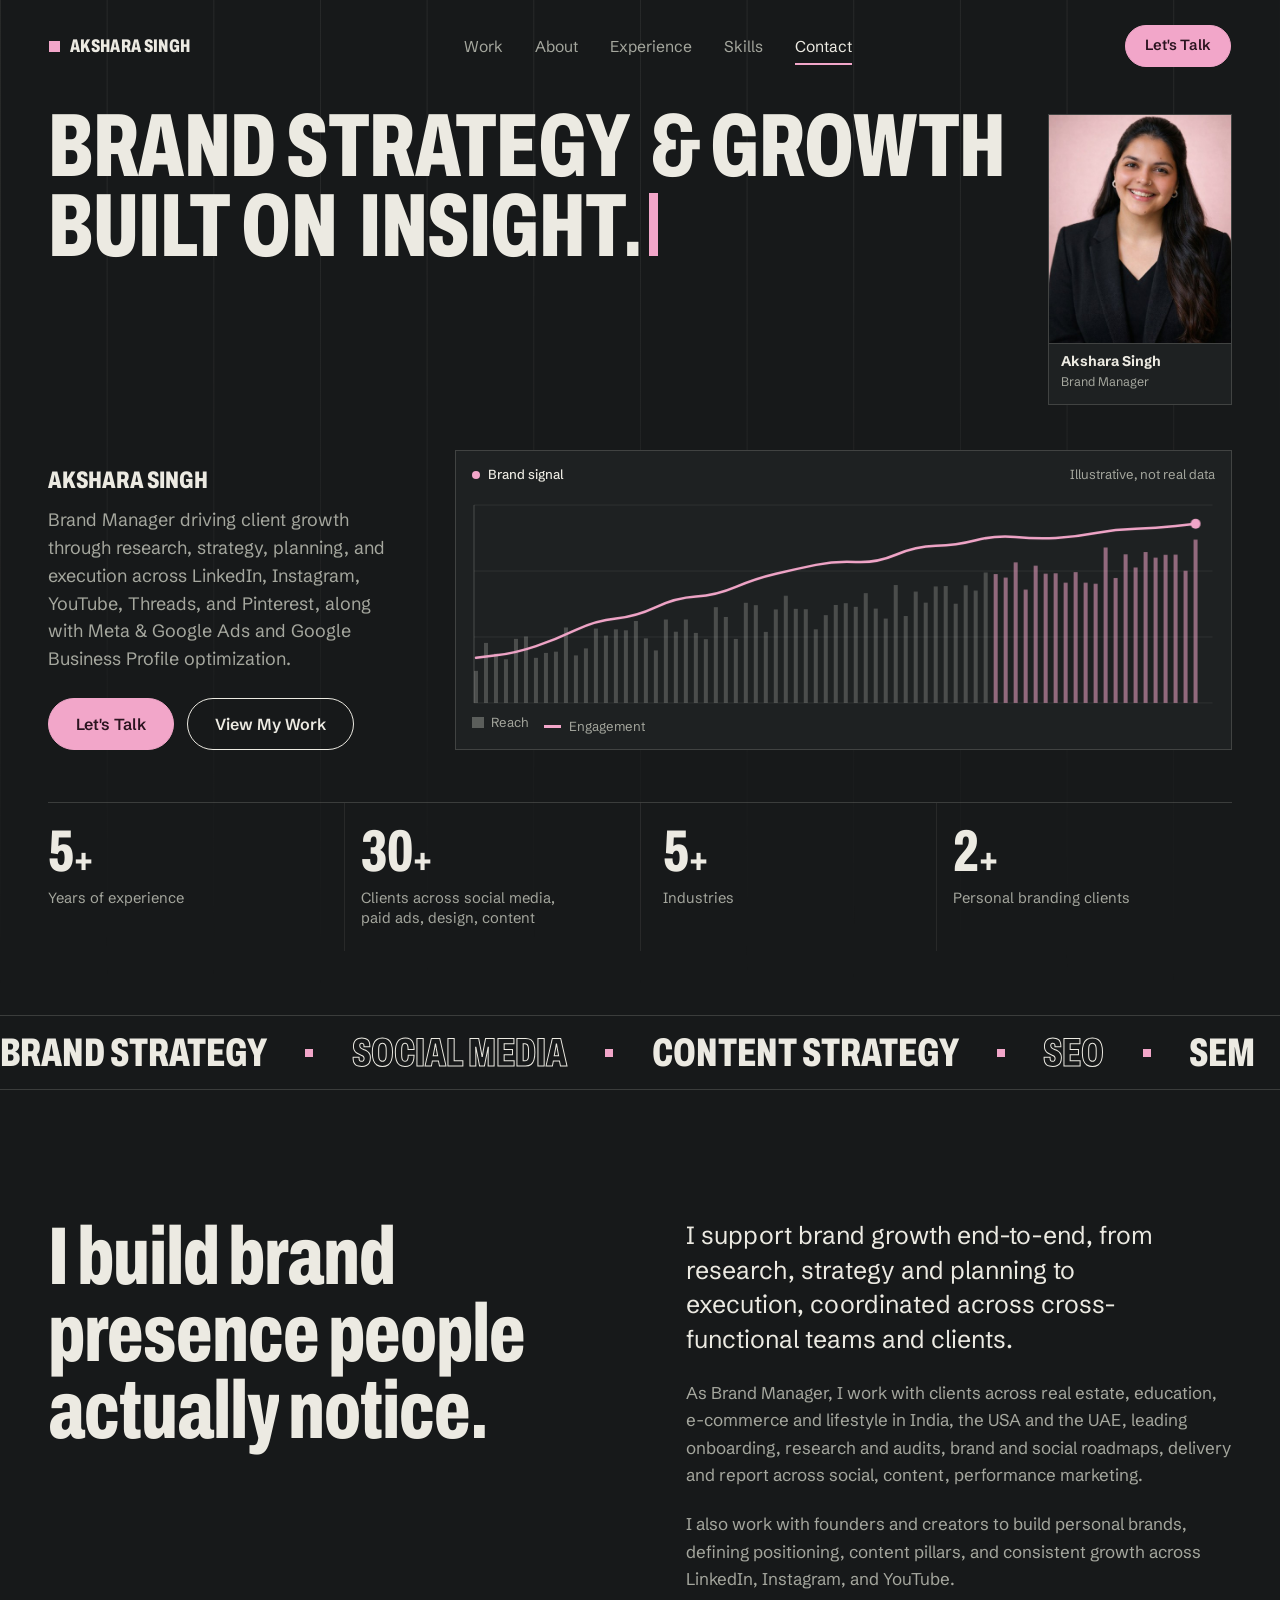
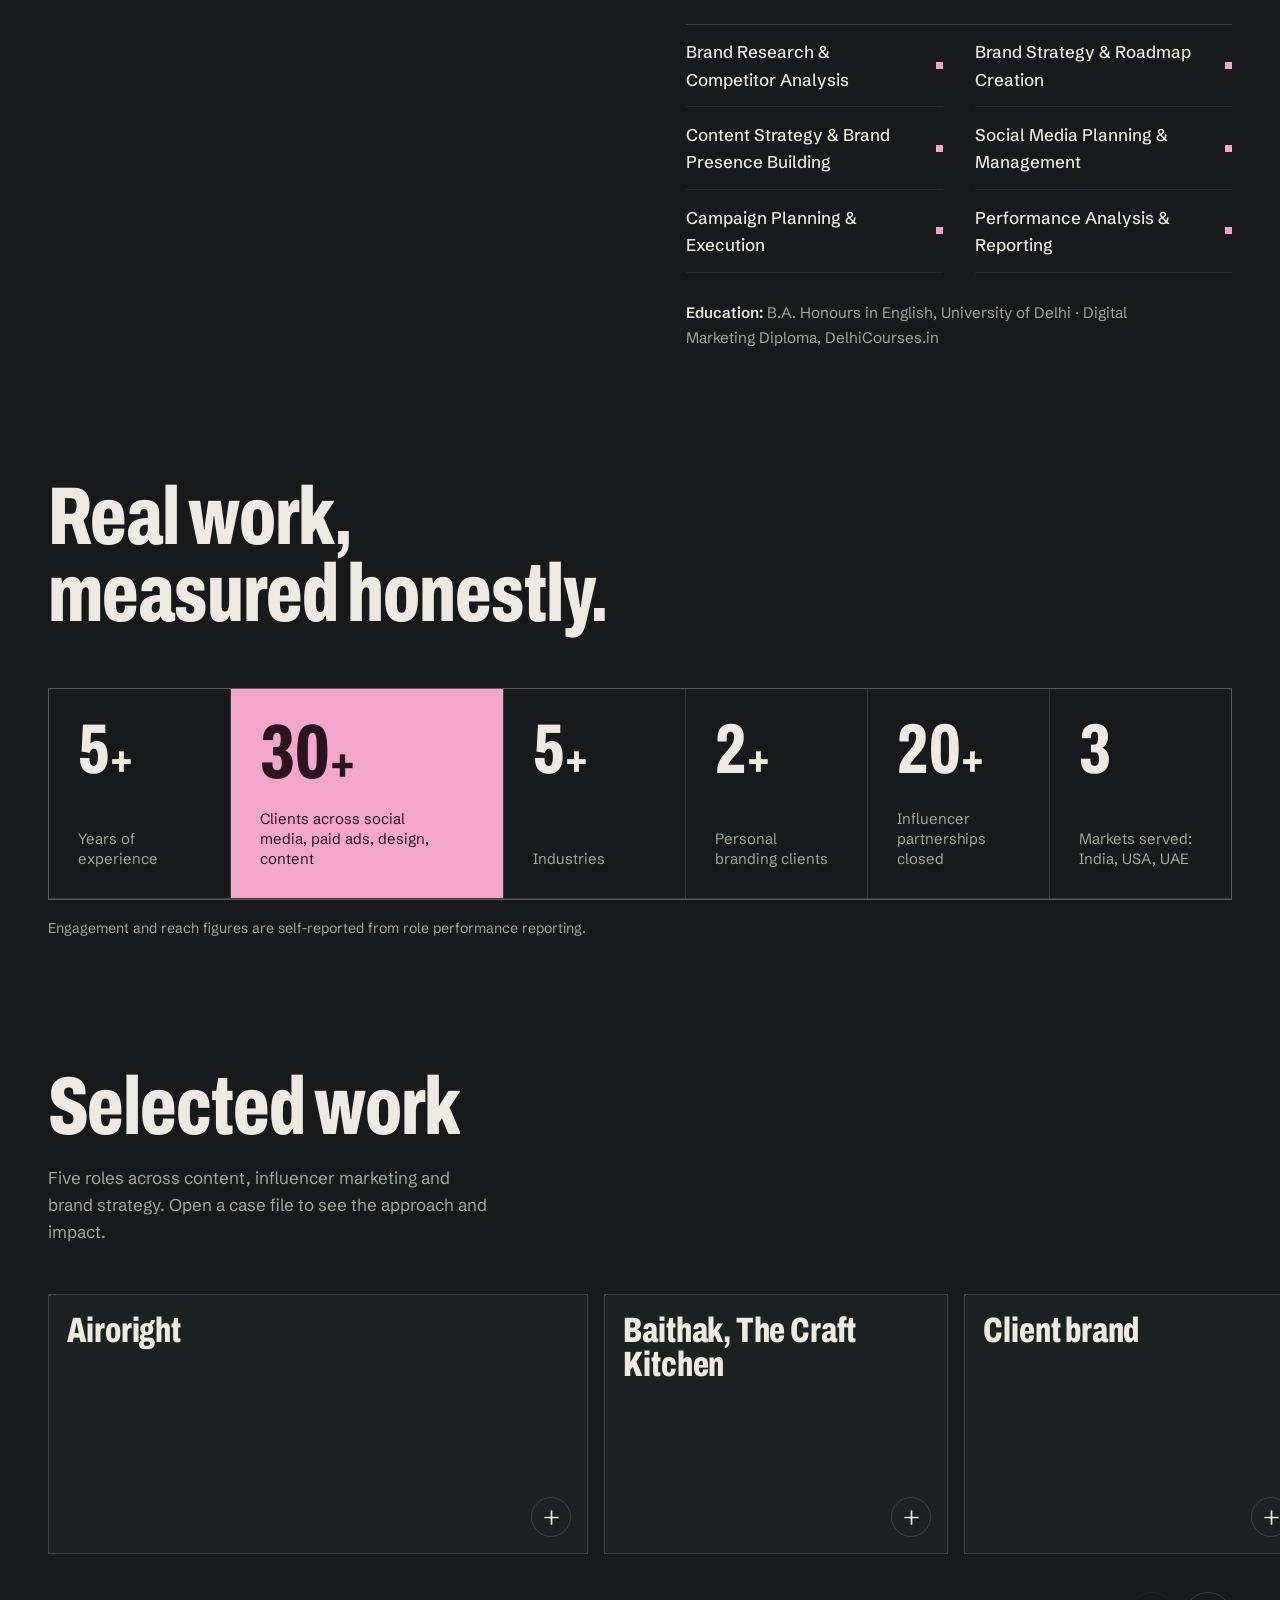
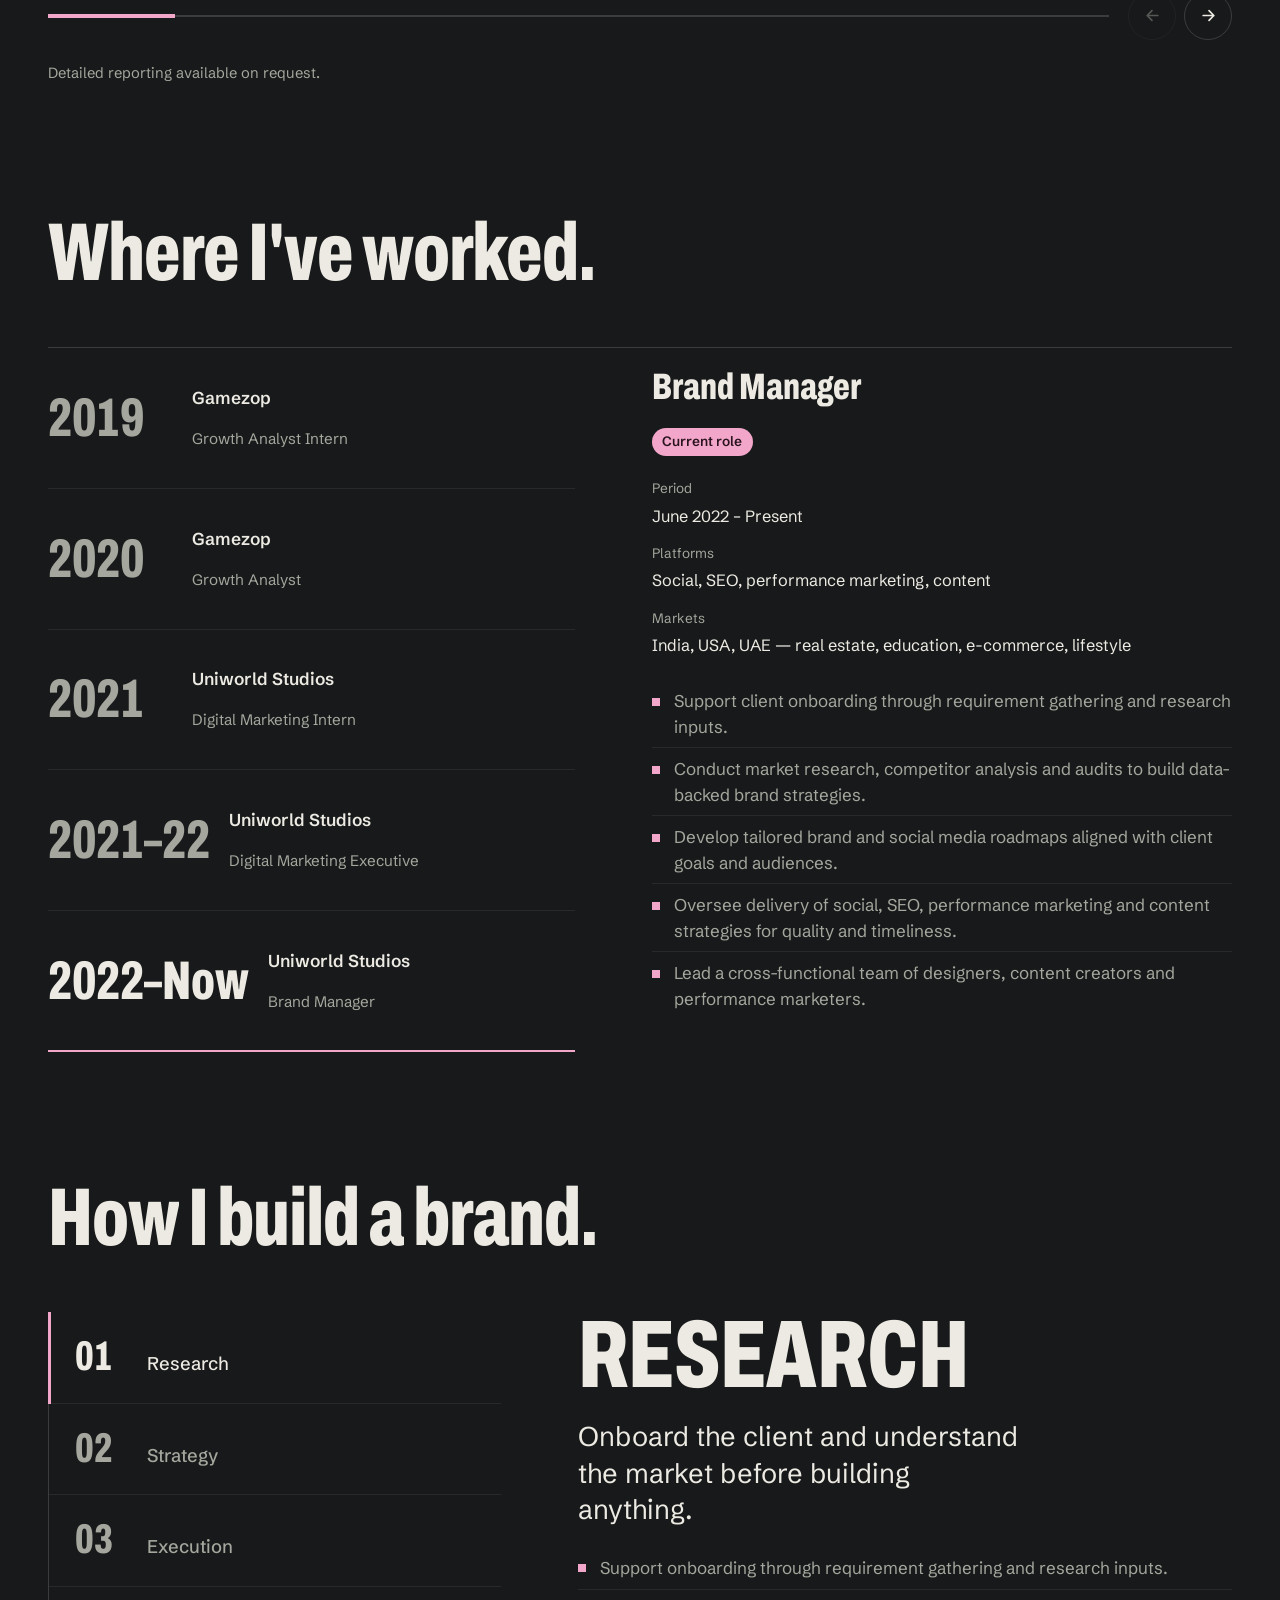
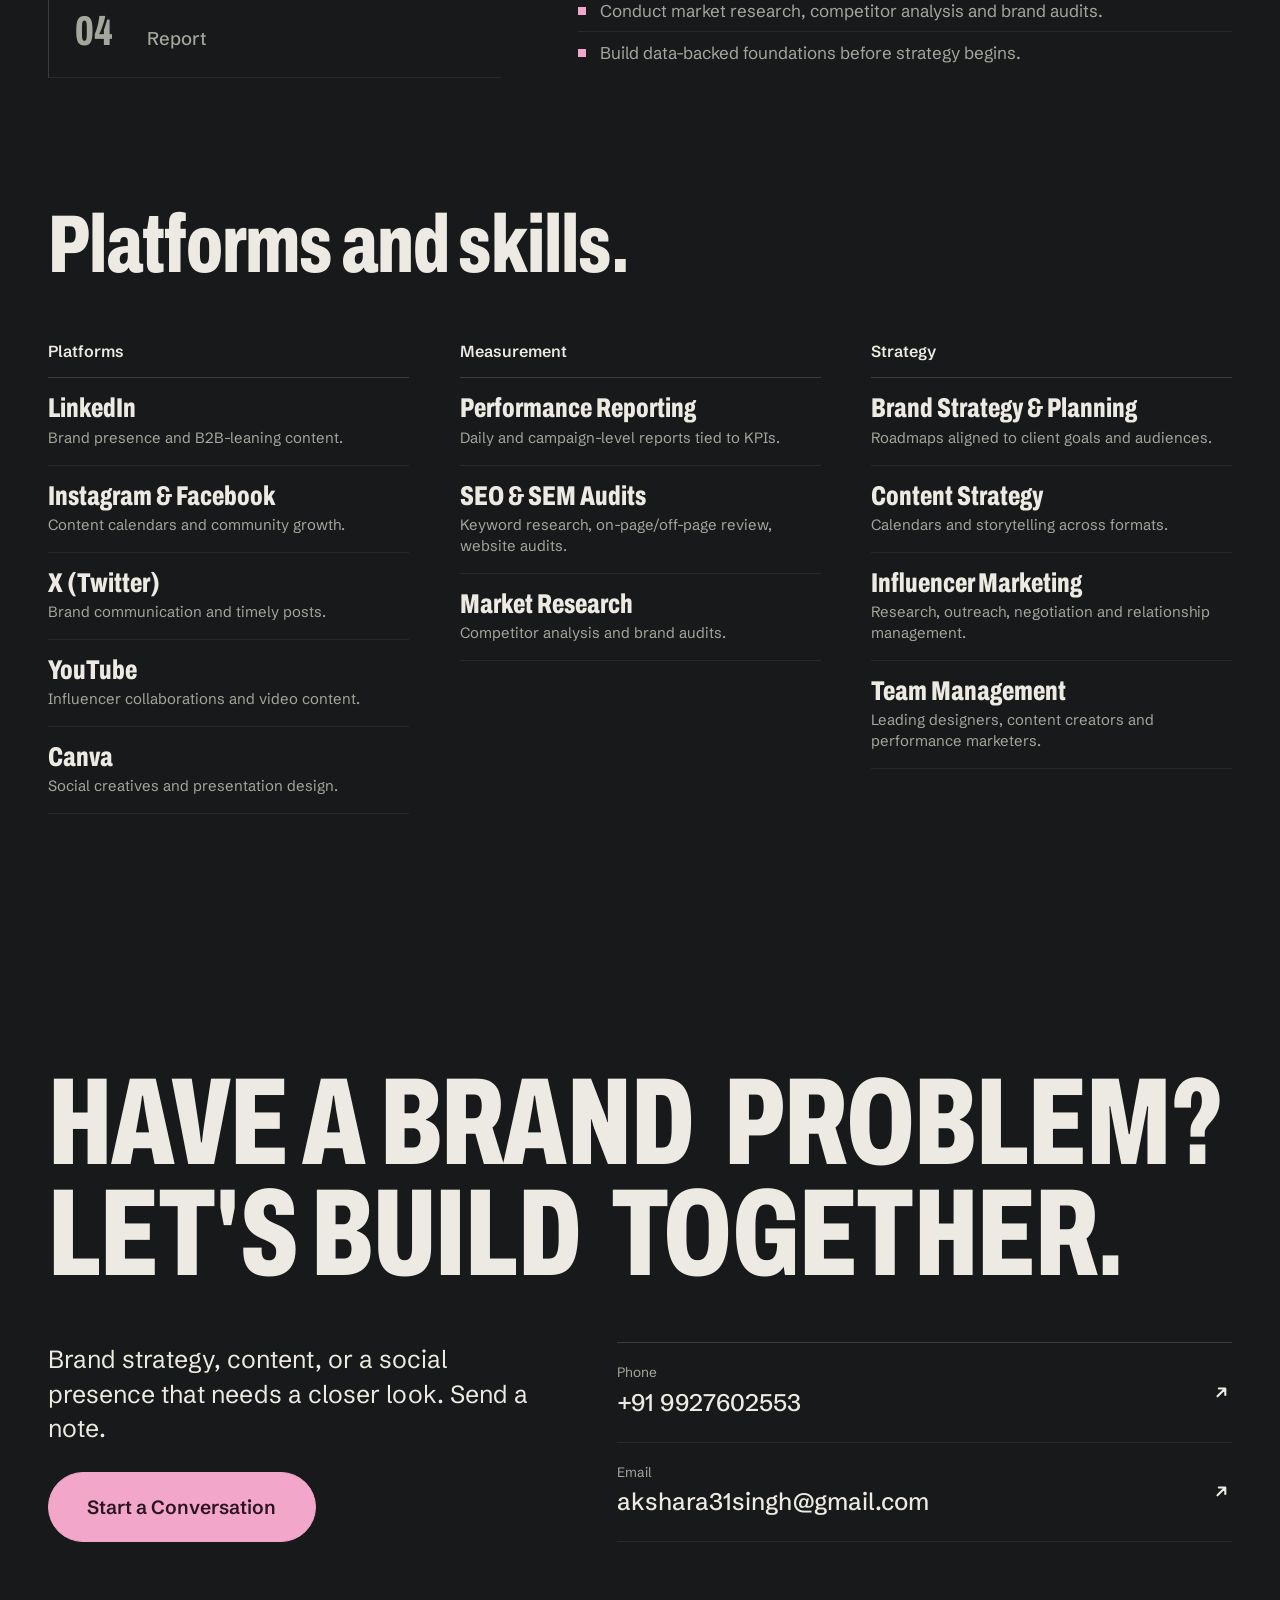
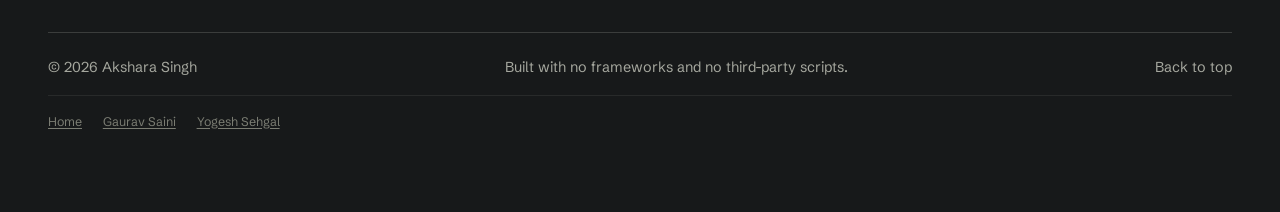
==== commit a159f6f2: "Add cross-links to the other team pages below each profile's footer Adds a small, muted links row be" ====
--- a/akshara.html
+++ b/akshara.html
@@ -410,6 +410,11 @@
       <span>Built with no frameworks and no third-party scripts.</span>
       <a href="#top">Back to top</a>
     </footer>
+    <nav class="teamlinks" aria-label="More from the team">
+      <a href="index.html">Home</a>
+      <a href="gaurav.html">Gaurav Saini</a>
+      <a href="yogesh.html">Yogesh Sehgal</a>
+    </nav>
   </div>
 </section>
 
--- a/akshara-style.css
+++ b/akshara-style.css
@@ -413,6 +413,9 @@
 @media(hover:hover){.links a:hover{padding-left:.8rem;color:var(--acc-t)}}
 @media(min-width:900px){.contact__mid{grid-template-columns:minmax(0,1fr) minmax(0,1.25fr);gap:clamp(2rem,6vw,6rem);align-items:start}}
 .ftr{margin-top:clamp(3rem,7vw,6rem);padding-top:1.4rem;border-top:1px solid var(--line);display:flex;flex-wrap:wrap;justify-content:space-between;gap:.8rem 2rem;font-size:.9rem;color:var(--muted)}
+.teamlinks{margin-top:1rem;padding-top:1rem;padding-bottom:2rem;border-top:1px solid var(--line2);display:flex;flex-wrap:wrap;gap:.5rem 1.3rem;font-size:.78rem;color:var(--dim)}
+.teamlinks a{color:inherit;text-decoration:underline;text-underline-offset:2px}
+.teamlinks a:hover{color:var(--fg)}
 .ftr a:hover{color:var(--fg)}
 
 /* ============================================================
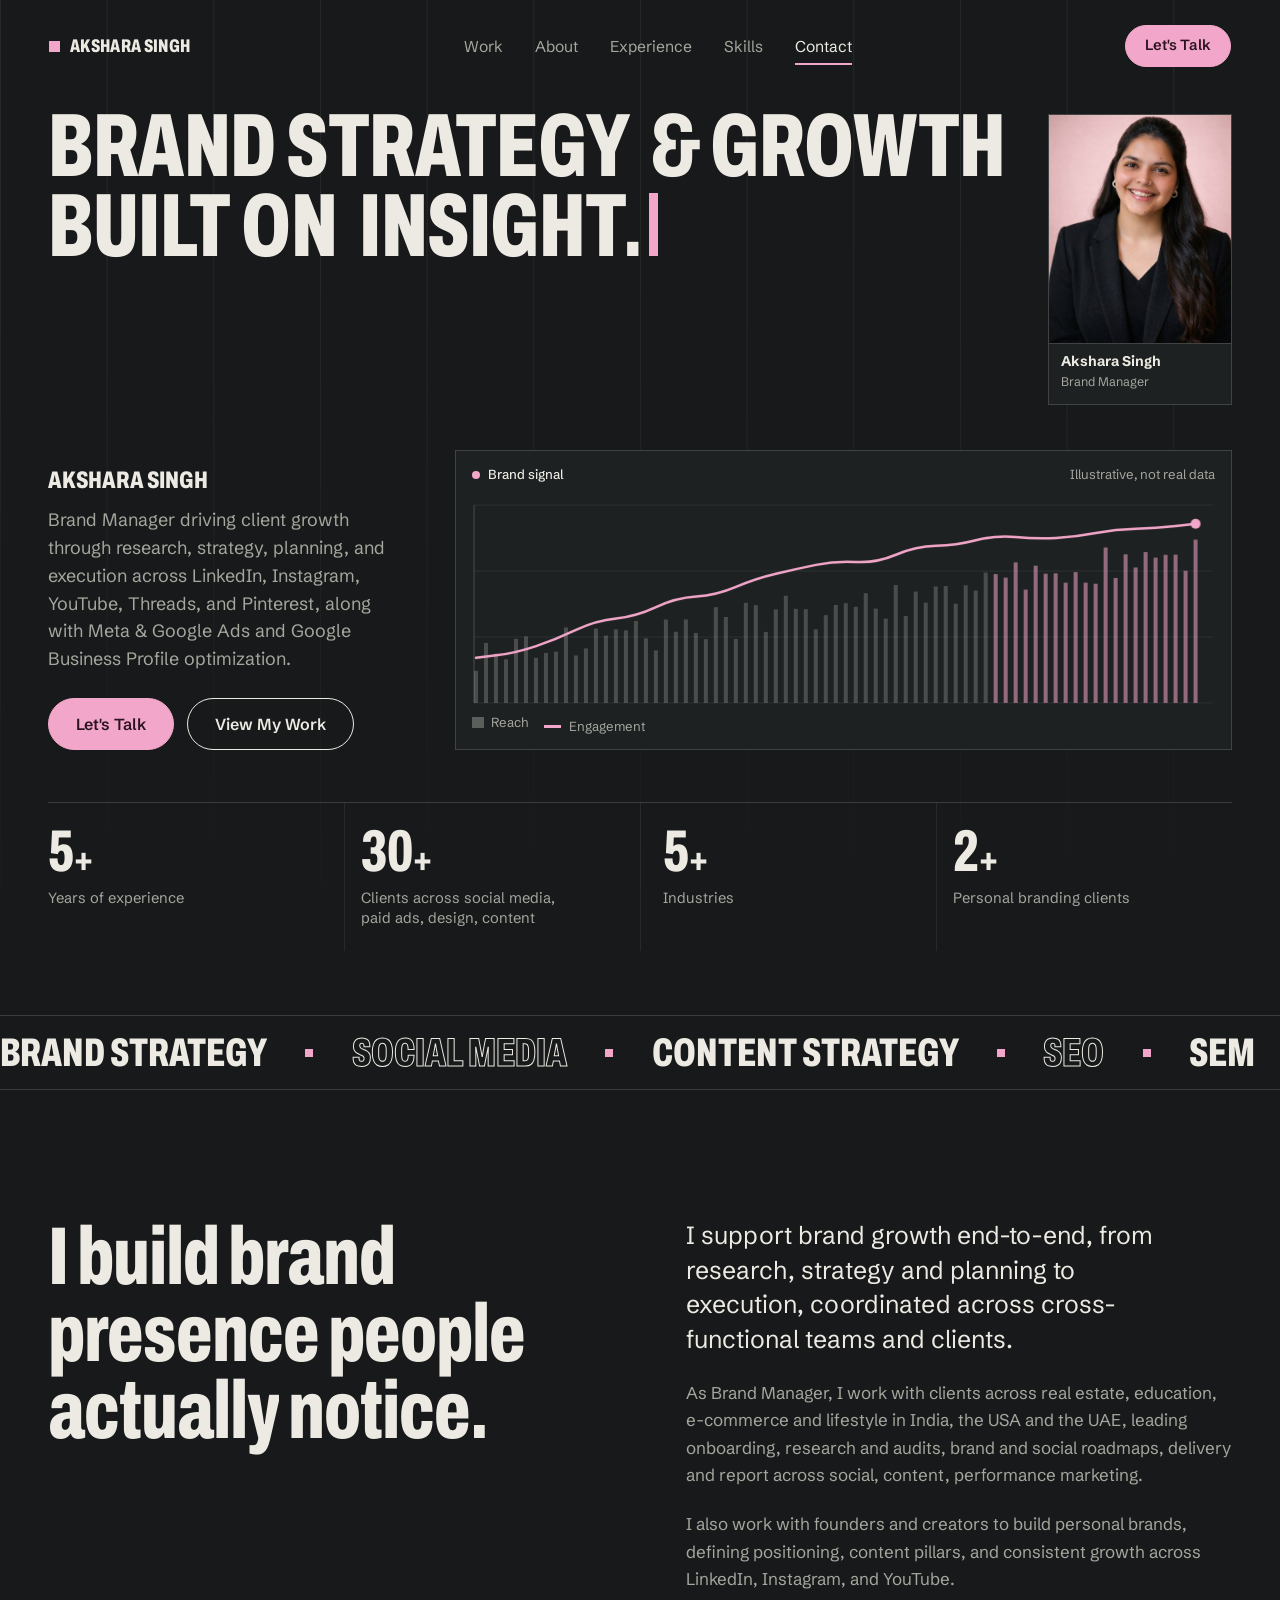
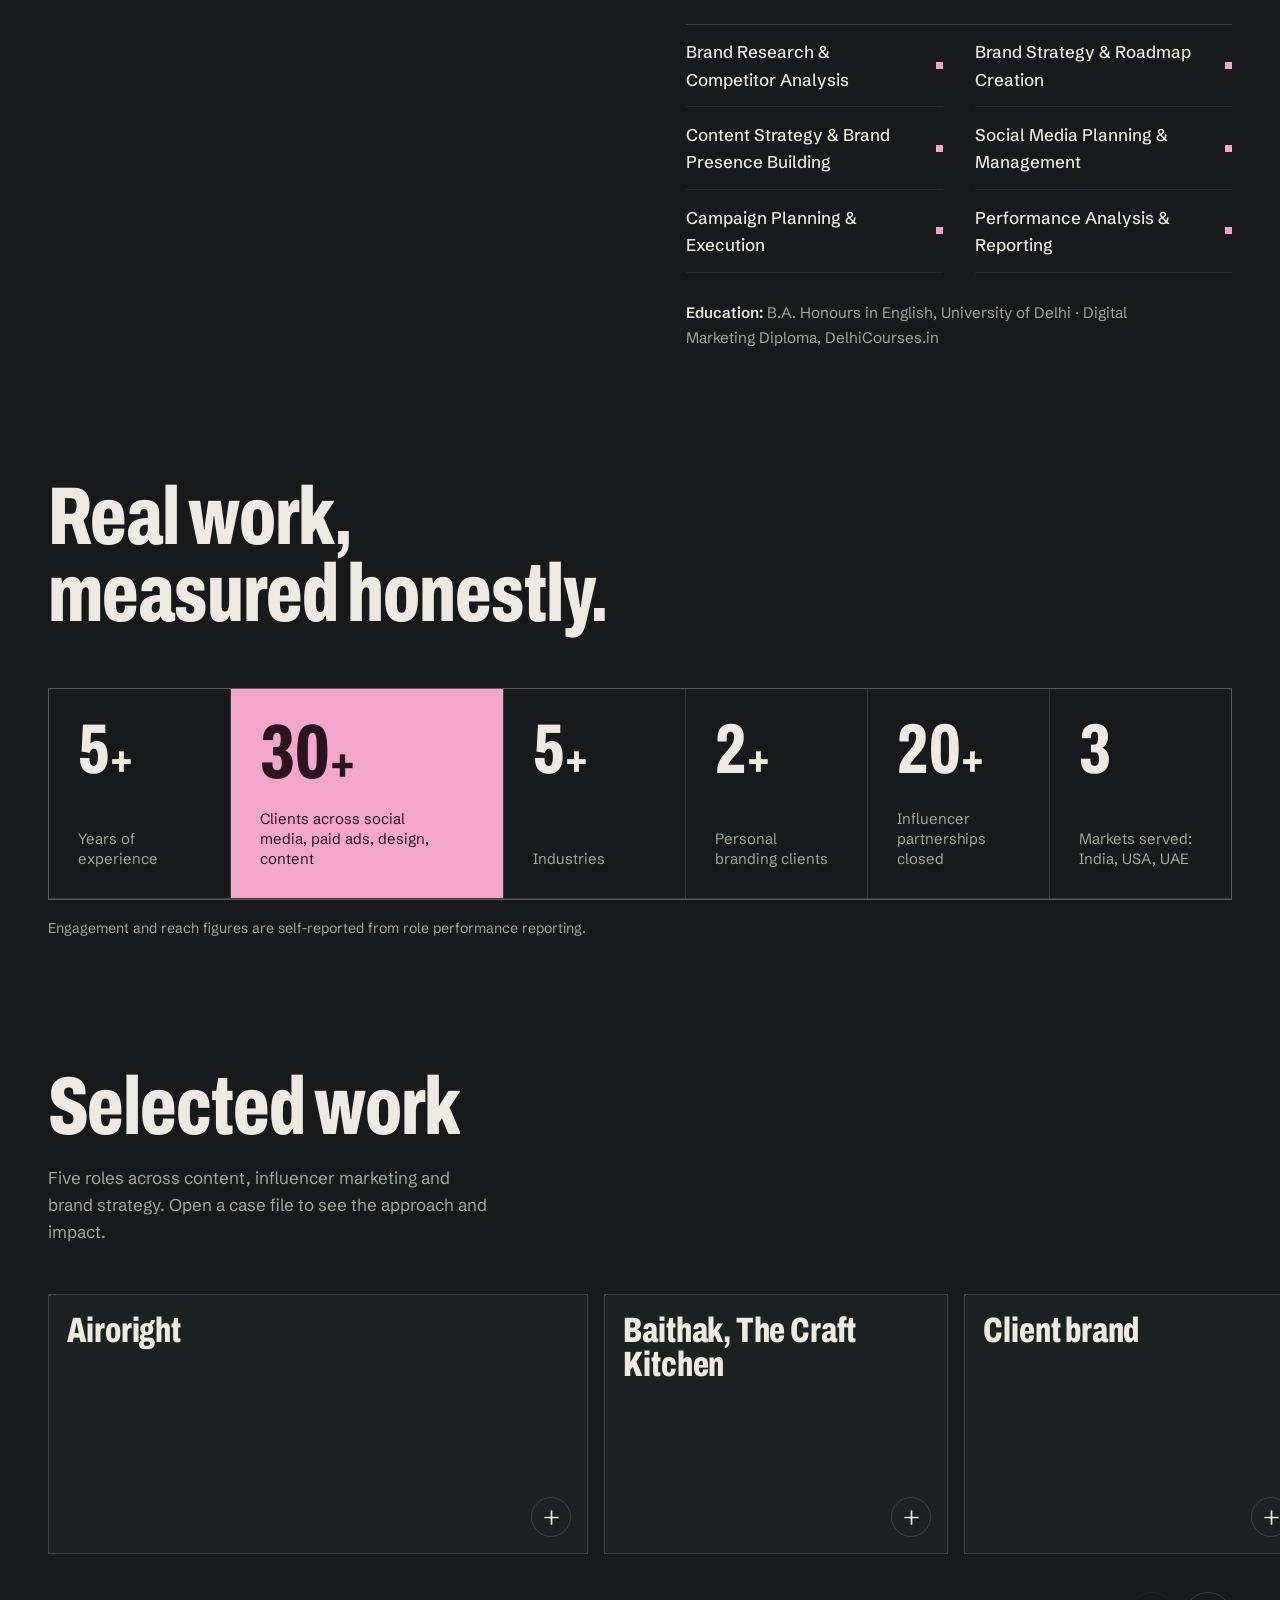
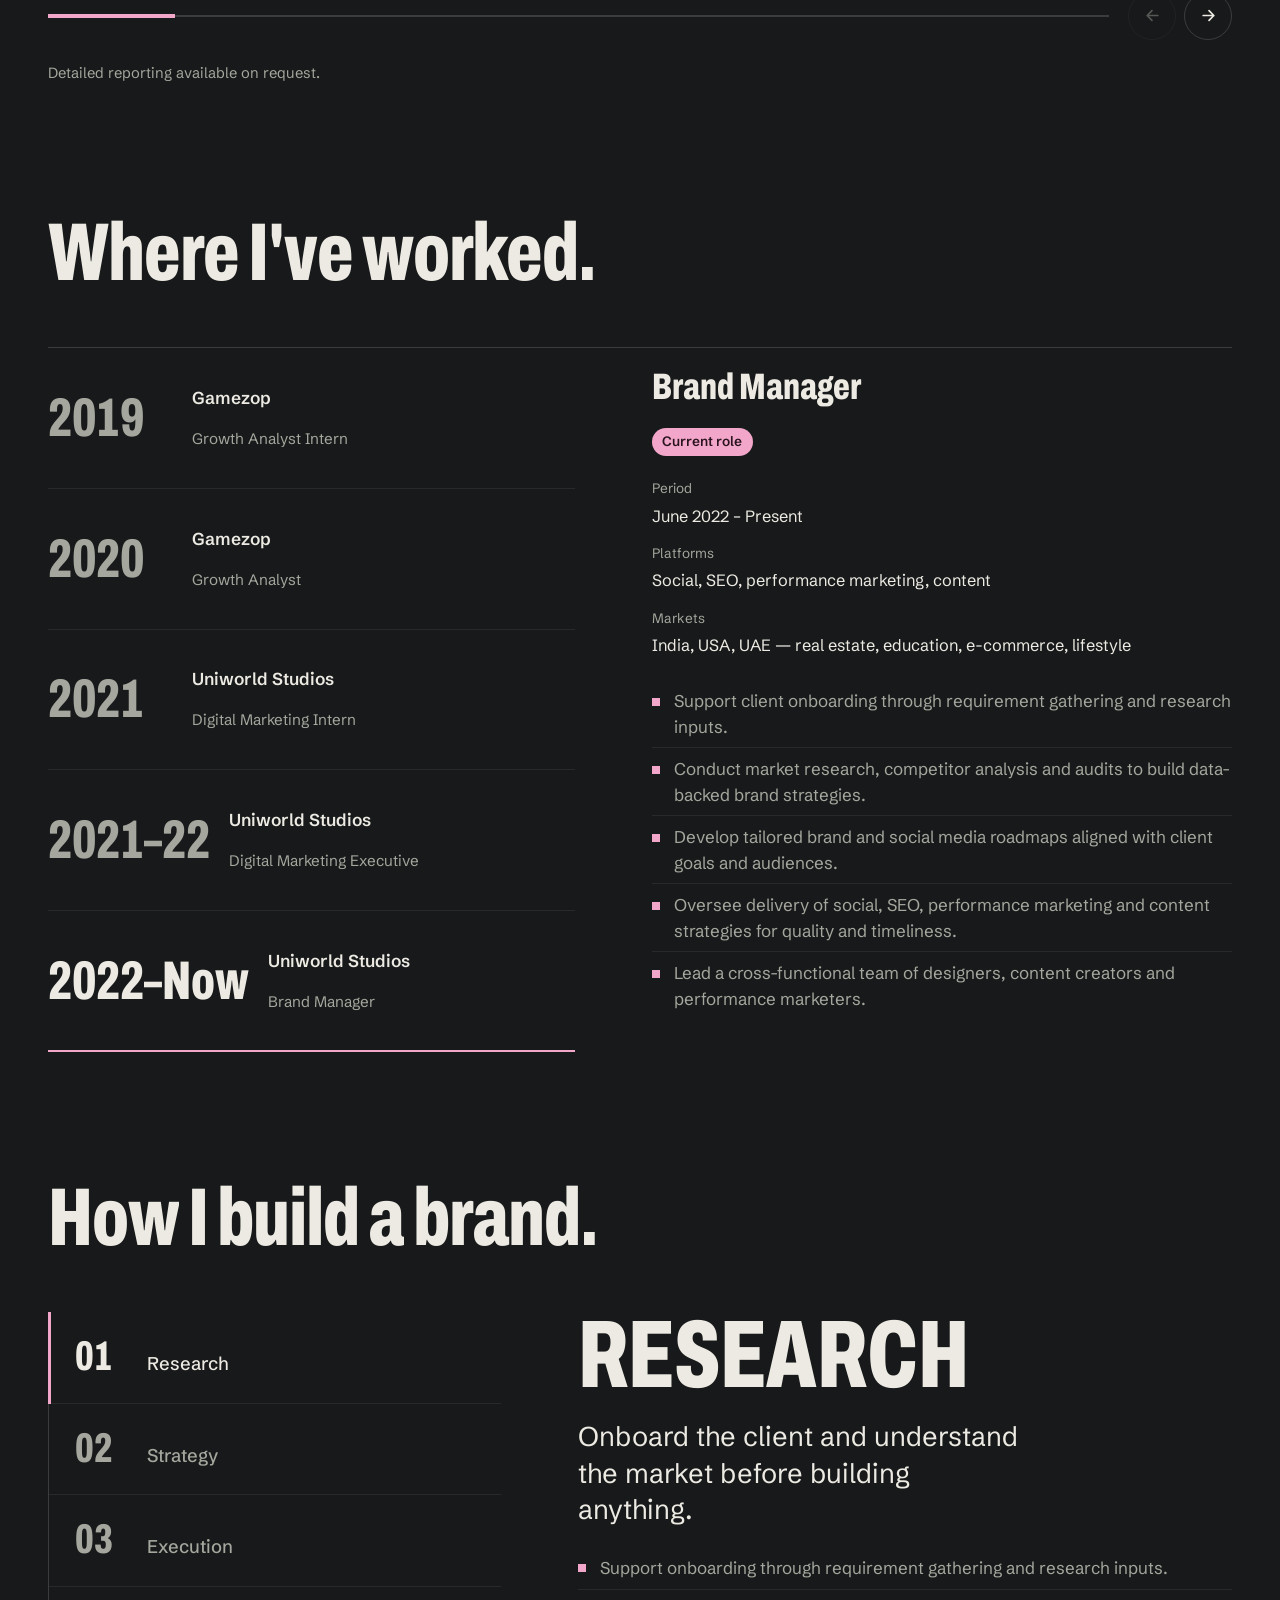
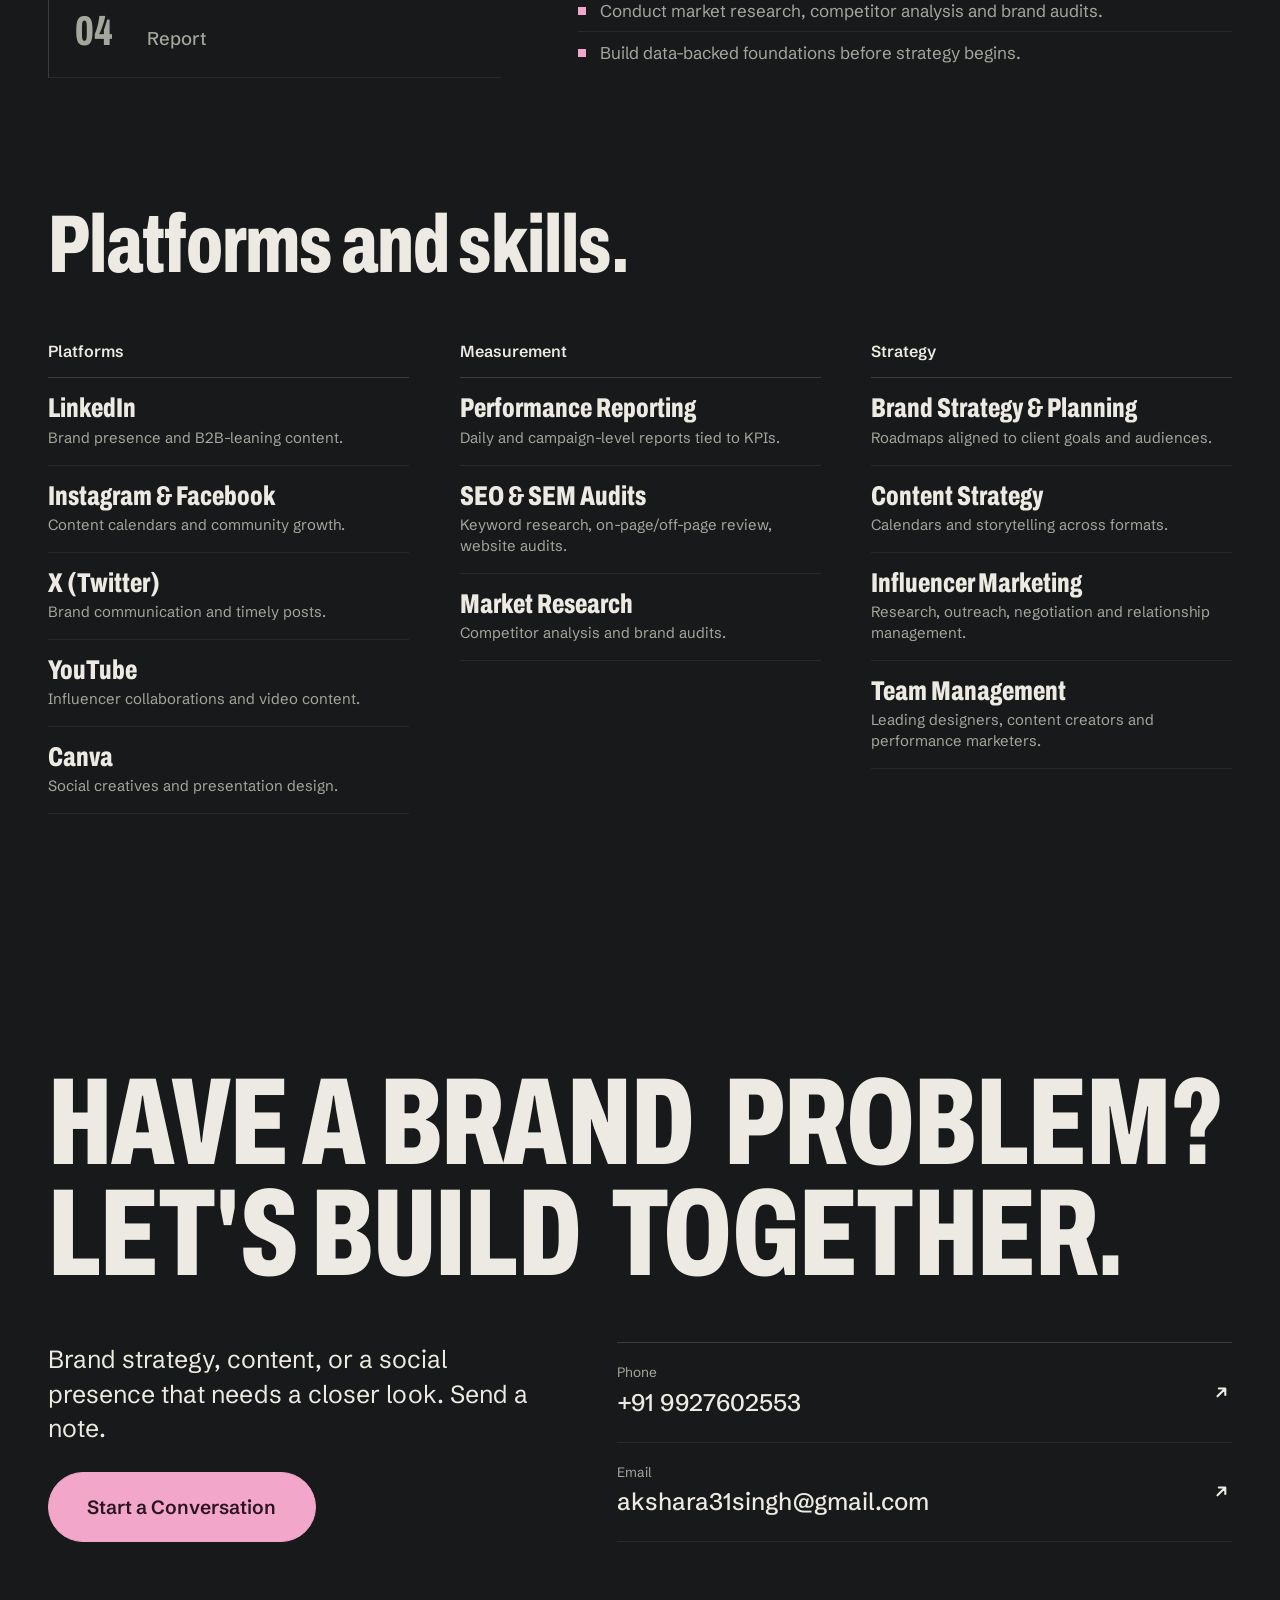
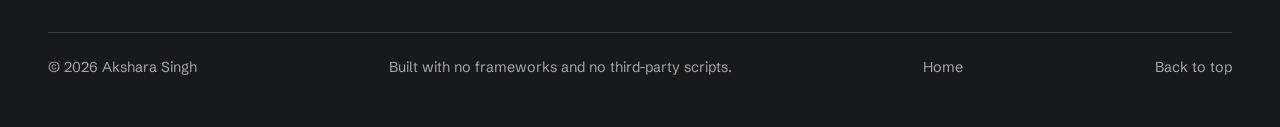
==== commit c725e94d: "Simplify footer link to just Home, placed before Back to top Replaces the separate cross-links-to-ot" ====
--- a/akshara.html
+++ b/akshara.html
@@ -408,13 +408,9 @@
     <footer class="ftr">
       <span>© <span id="yr">2026</span> Akshara Singh</span>
       <span>Built with no frameworks and no third-party scripts.</span>
+      <a href="index.html">Home</a>
       <a href="#top">Back to top</a>
     </footer>
-    <nav class="teamlinks" aria-label="More from the team">
-      <a href="index.html">Home</a>
-      <a href="gaurav.html">Gaurav Saini</a>
-      <a href="yogesh.html">Yogesh Sehgal</a>
-    </nav>
   </div>
 </section>
 
--- a/akshara-style.css
+++ b/akshara-style.css
@@ -413,9 +413,6 @@
 @media(hover:hover){.links a:hover{padding-left:.8rem;color:var(--acc-t)}}
 @media(min-width:900px){.contact__mid{grid-template-columns:minmax(0,1fr) minmax(0,1.25fr);gap:clamp(2rem,6vw,6rem);align-items:start}}
 .ftr{margin-top:clamp(3rem,7vw,6rem);padding-top:1.4rem;border-top:1px solid var(--line);display:flex;flex-wrap:wrap;justify-content:space-between;gap:.8rem 2rem;font-size:.9rem;color:var(--muted)}
-.teamlinks{margin-top:1rem;padding-top:1rem;padding-bottom:2rem;border-top:1px solid var(--line2);display:flex;flex-wrap:wrap;gap:.5rem 1.3rem;font-size:.78rem;color:var(--dim)}
-.teamlinks a{color:inherit;text-decoration:underline;text-underline-offset:2px}
-.teamlinks a:hover{color:var(--fg)}
 .ftr a:hover{color:var(--fg)}
 
 /* ============================================================
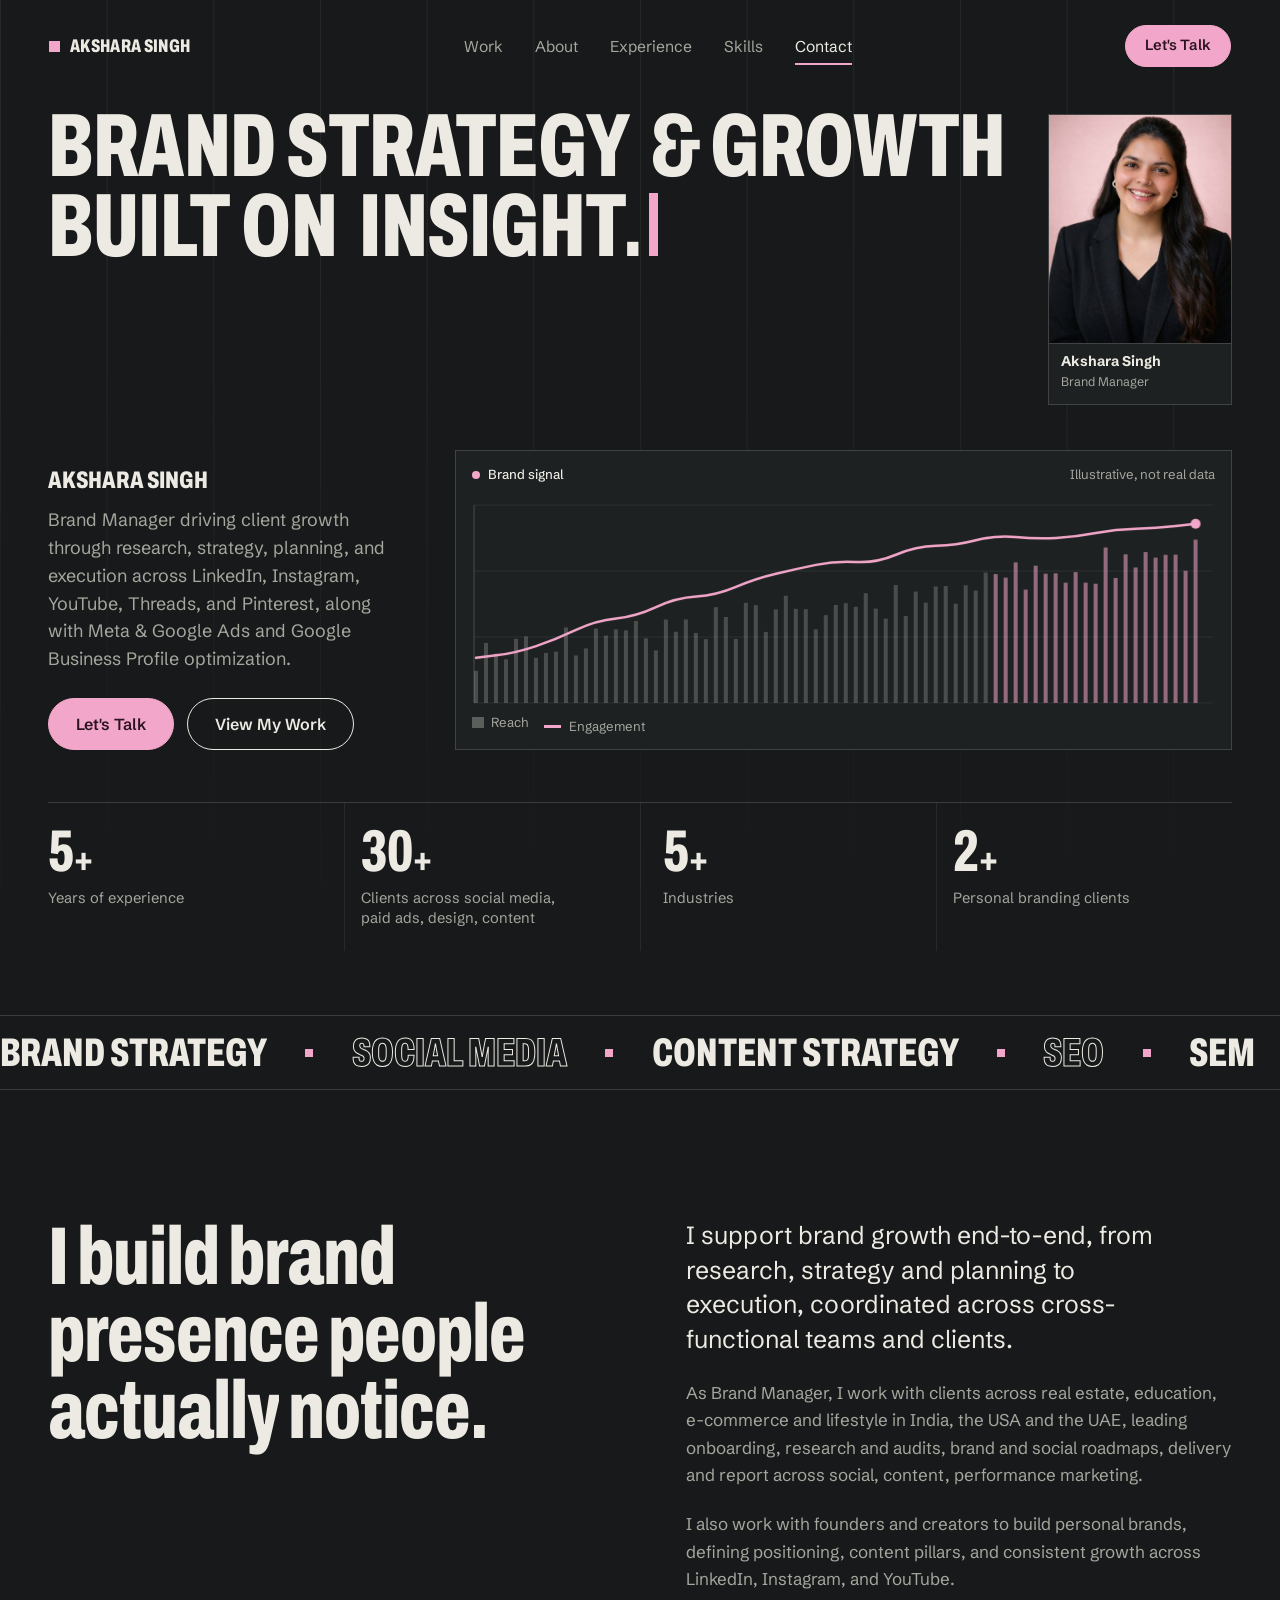
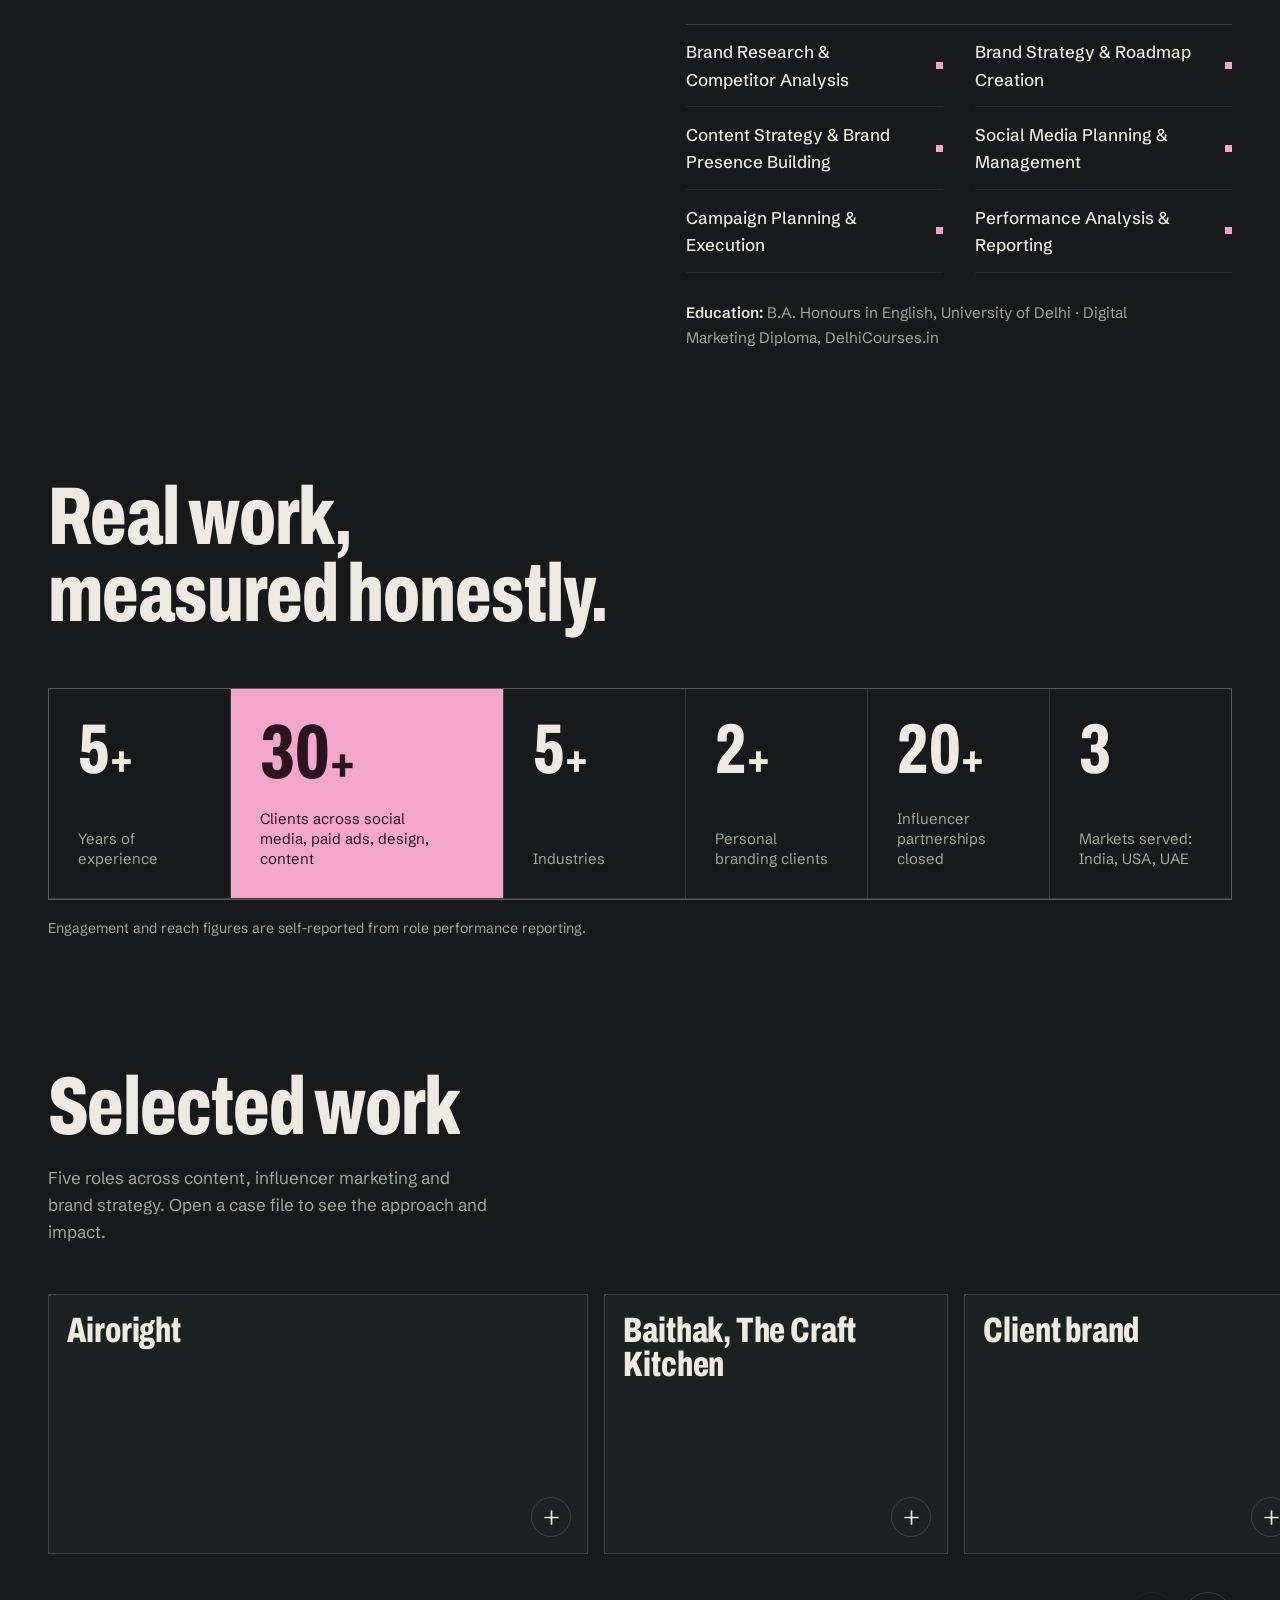
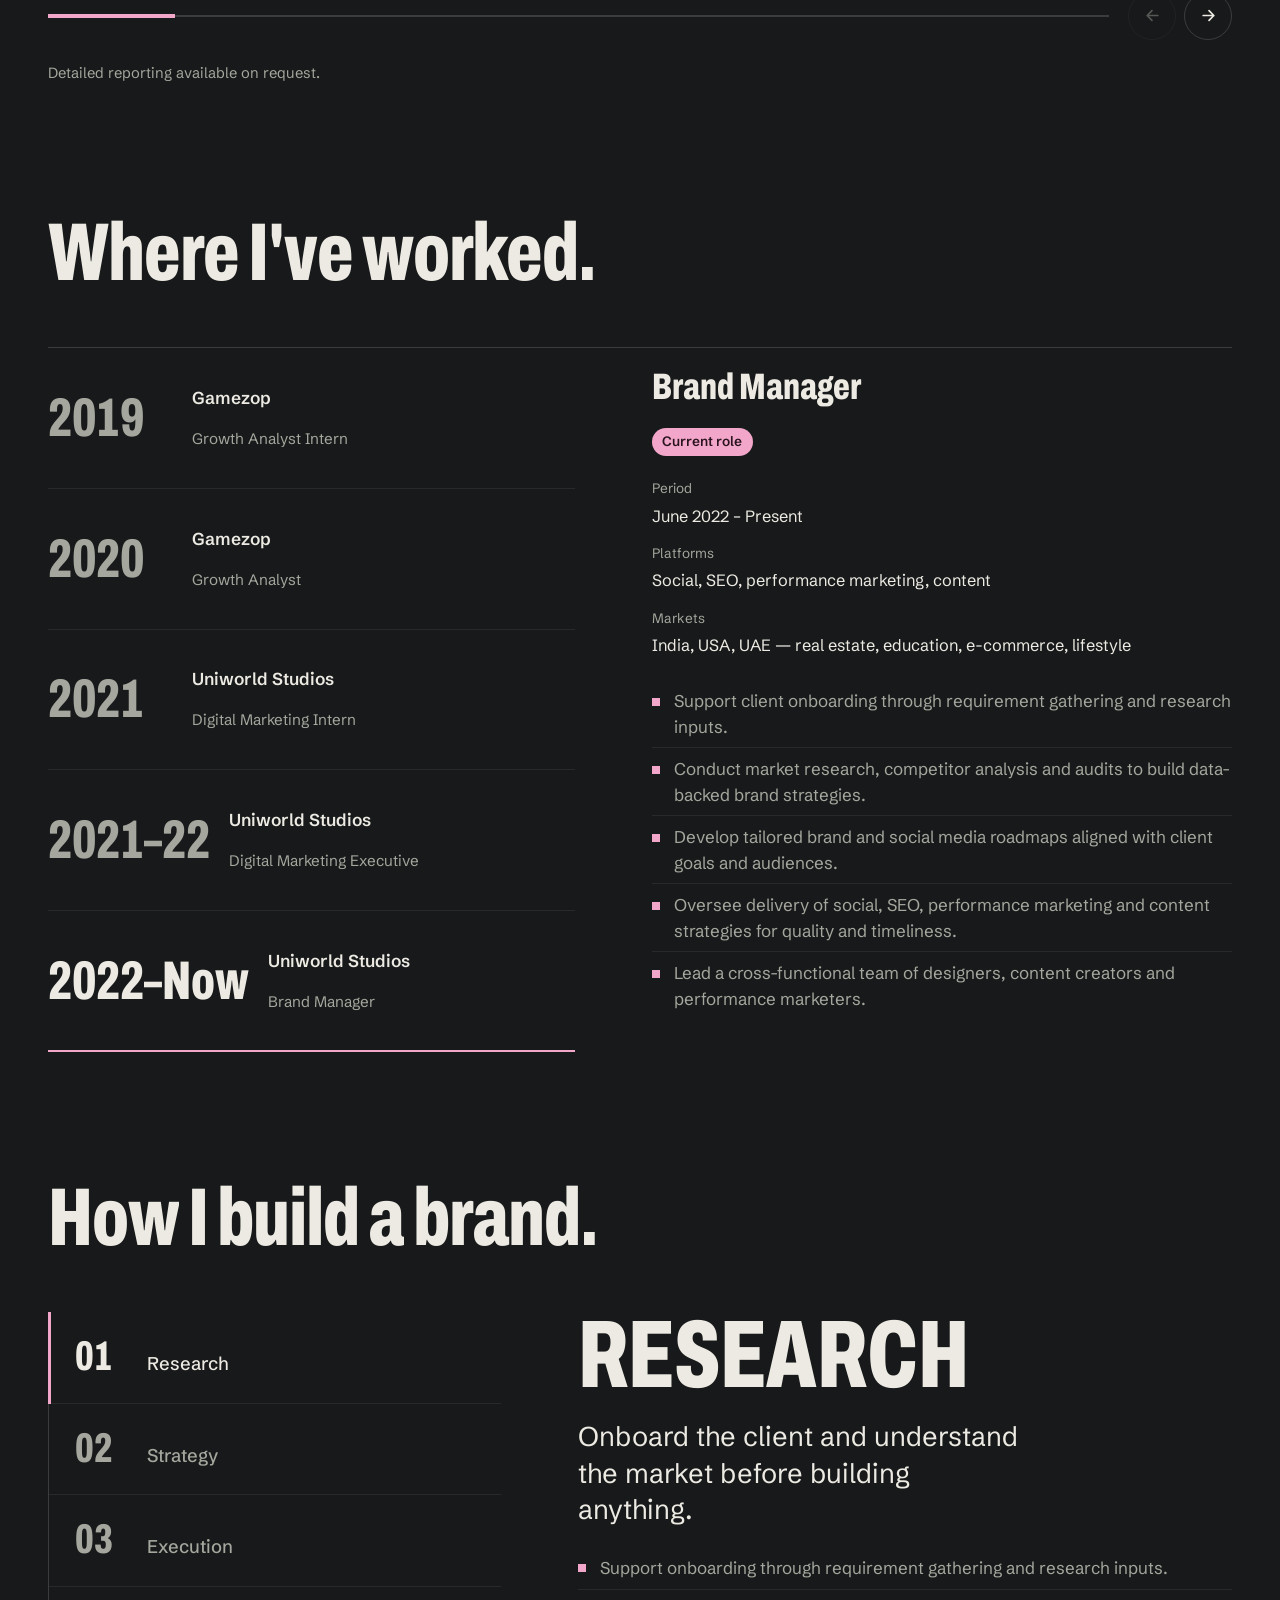
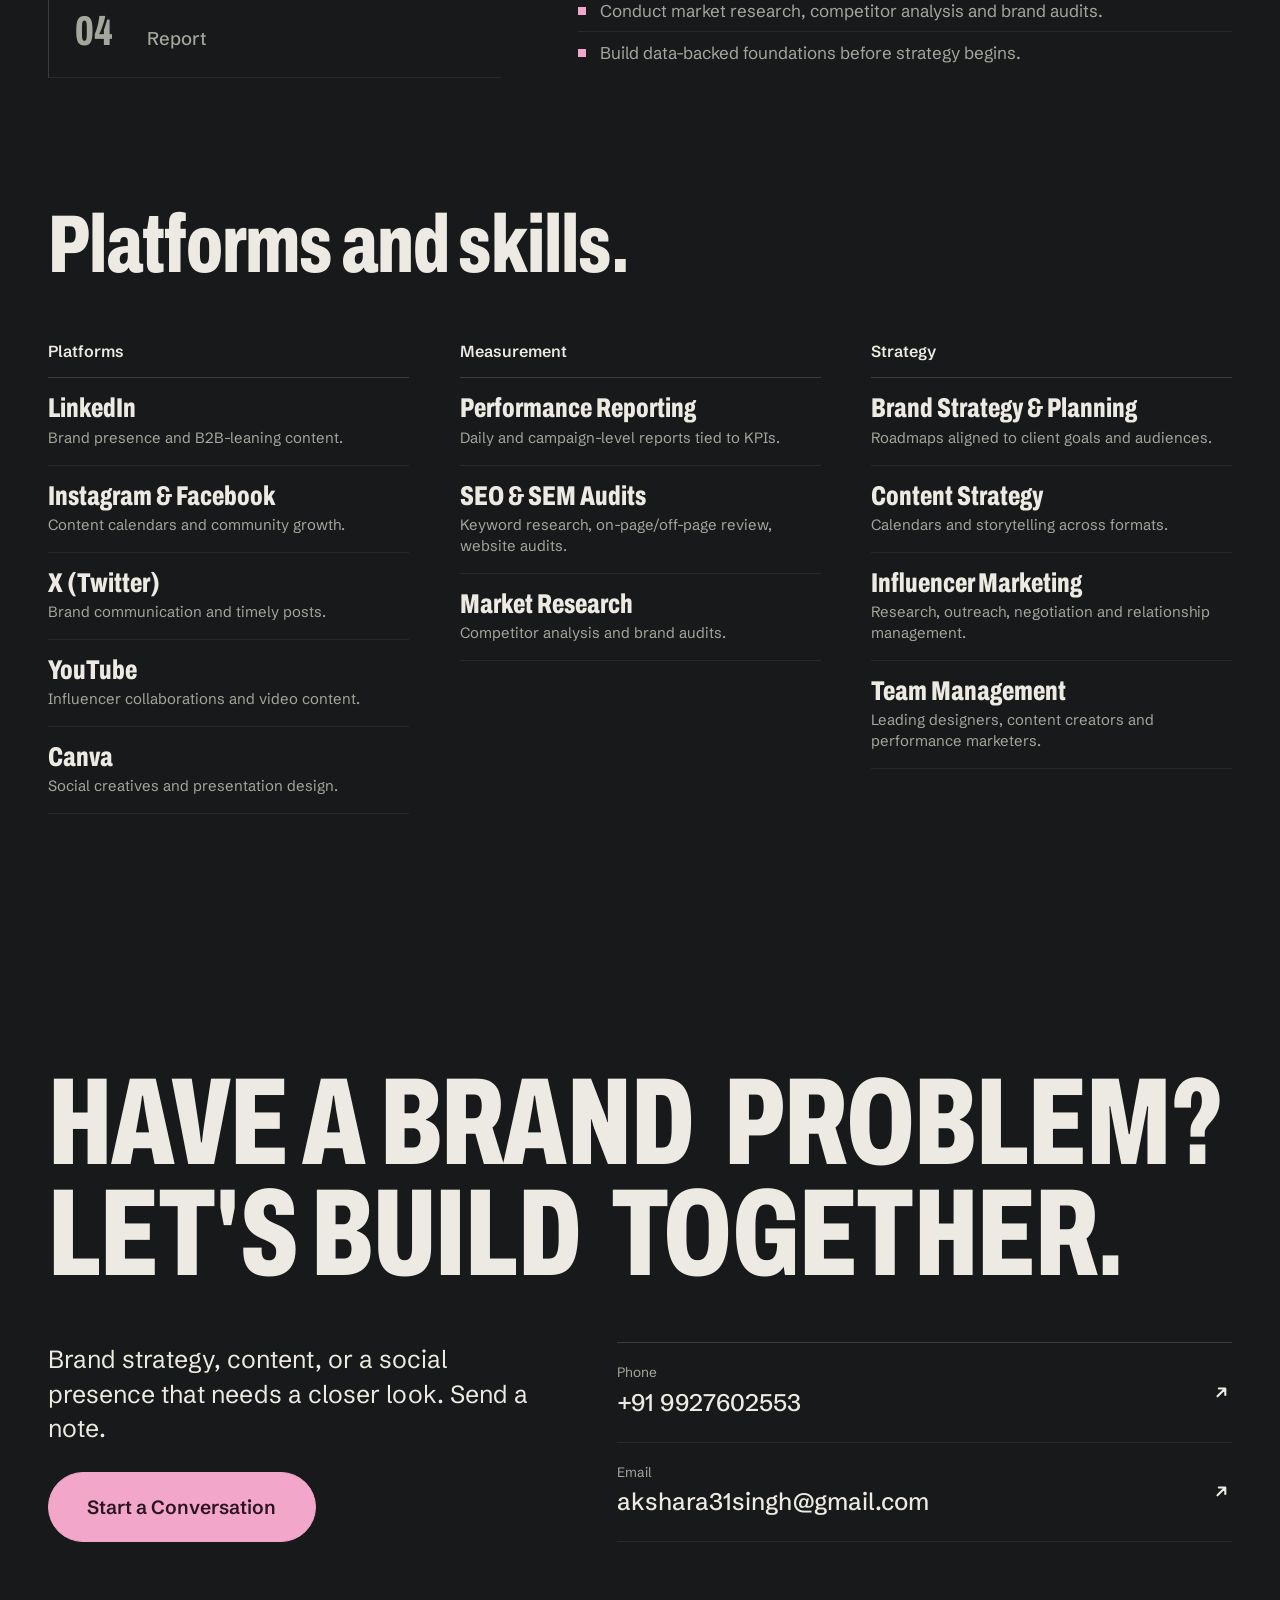
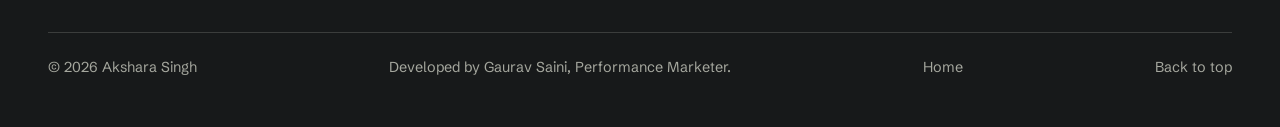
==== commit 35de53d1: "SEO and content fixes on Akshara's page - Fix hero counters stuck at 0 (removed a force-reset that o" ====
--- a/akshara.html
+++ b/akshara.html
@@ -4,16 +4,14 @@
 <meta charset="utf-8">
 <meta name="viewport" content="width=device-width, initial-scale=1, viewport-fit=cover">
 <title>Akshara Singh — Brand Manager | Strategy, Content &amp; Social</title>
-<meta name="description" content="Akshara Singh is a brand manager supporting client growth across research, strategy, planning and execution — social, content, SEO and influencer marketing for clients in India, the USA and the UAE.">
+<meta name="description" content="Akshara Singh is a brand manager running brand strategy, content, social and influencer marketing for clients in India, the USA and the UAE.">
 <meta name="author" content="Akshara Singh">
 <meta name="robots" content="index, follow, max-image-preview:large">
 <meta name="theme-color" content="#17191A">
 
-<!-- AFTER YOU DEPLOY: add these three lines with your real domain and a 1200x630 share image
-<link rel="canonical" href="https://YOUR-DOMAIN/">
-<meta property="og:url" content="https://YOUR-DOMAIN/">
-<meta property="og:image" content="https://YOUR-DOMAIN/og-image.png">
--->
+<link rel="canonical" href="https://www.theperformancemarketer.in/akshara.html">
+<meta property="og:url" content="https://www.theperformancemarketer.in/akshara.html">
+<meta property="og:image" content="https://www.theperformancemarketer.in/akshara-hero.jpg">
 <meta property="og:type" content="website">
 <meta property="og:site_name" content="Akshara Singh">
 <meta property="og:title" content="Akshara Singh — Brand Manager | Strategy, Content &amp; Social">
@@ -38,6 +36,10 @@
   "name": "Akshara Singh",
   "jobTitle": "Brand Manager",
   "description": "Brand manager supporting client growth across research, strategy, planning and execution — social, content, SEO and influencer marketing for clients in India, the USA and the UAE.",
+  "url": "https://www.theperformancemarketer.in/akshara.html",
+  "telephone": "+91-9927602553",
+  "email": "akshara31singh@gmail.com",
+  "worksFor": { "@type": "Organization", "name": "Uniworld Studios" },
   "alumniOf": { "@type": "CollegeOrUniversity", "name": "School of Open Learning, University of Delhi" },
   "knowsAbout": ["Brand Strategy", "Social Media Management", "Social Media Optimization", "Social Media Marketing", "Content Strategy", "Search Engine Optimization", "Search Engine Marketing", "Influencer Marketing", "Team Management", "Performance Reporting", "Market Research"]
 }
@@ -108,7 +110,7 @@
       </h1>
       <figure class="idcard" id="idcard">
         <span class="idcard__img">
-          <img src="akshara-hero.jpg" alt="Akshara Singh">
+          <img src="akshara-hero.jpg" width="420" height="630" alt="Akshara Singh, Brand Manager">
         </span>
         <figcaption class="idcard__cap"><b>Akshara Singh</b><span>Brand Manager</span></figcaption>
       </figure>
@@ -131,10 +133,10 @@
     </div>
 
     <dl class="proof">
-      <div><dt><span data-count="5">0</span><span class="unit">+</span></dt><dd>Years of experience</dd></div>
-      <div><dt><span data-count="30">0</span><span class="unit">+</span></dt><dd>Clients across social media, paid ads, design, content</dd></div>
-      <div><dt><span data-count="5">0</span><span class="unit">+</span></dt><dd>Industries</dd></div>
-      <div><dt><span data-count="2">0</span><span class="unit">+</span></dt><dd>Personal branding clients</dd></div>
+      <div><dt><span data-count="5">5</span><span class="unit">+</span></dt><dd>Years of experience</dd></div>
+      <div><dt><span data-count="30">30</span><span class="unit">+</span></dt><dd>Clients across social media, paid ads, design, content</dd></div>
+      <div><dt><span data-count="5">5</span><span class="unit">+</span></dt><dd>Industries</dd></div>
+      <div><dt><span data-count="2">2</span><span class="unit">+</span></dt><dd>Personal branding clients</dd></div>
     </dl>
   </div>
 
@@ -407,7 +409,7 @@
 
     <footer class="ftr">
       <span>© <span id="yr">2026</span> Akshara Singh</span>
-      <span>Built with no frameworks and no third-party scripts.</span>
+      <span>Developed by Gaurav Saini, Performance Marketer.</span>
       <a href="index.html">Home</a>
       <a href="#top">Back to top</a>
     </footer>
--- a/akshara-style.css
+++ b/akshara-style.css
@@ -439,7 +439,7 @@
    Swap the placeholder monogram for a real <img> once you have one.
    ============================================================ */
 .hero__head{display:flex;flex-direction:column-reverse;gap:1.4rem;align-items:flex-start}
-.hero__head .poster{min-width:0;flex:1 1 auto;align-self:stretch}
+.hero__head .poster{min-width:0;max-width:100%;flex:1 1 auto;align-self:stretch}
 .idcard{flex:none;width:9.5rem;border:1px solid var(--line);background:var(--bg2);perspective:900px}
 .idcard__img{position:relative;display:grid;place-items:center;aspect-ratio:4/5;overflow:hidden;background-image:linear-gradient(var(--line2) 1px,transparent 1px),linear-gradient(90deg,var(--line2) 1px,transparent 1px);background-size:16px 16px;transform-style:preserve-3d;transition:transform .35s var(--ease)}
 .idcard__img img{position:absolute;inset:0;width:100%;height:100%;object-fit:cover}
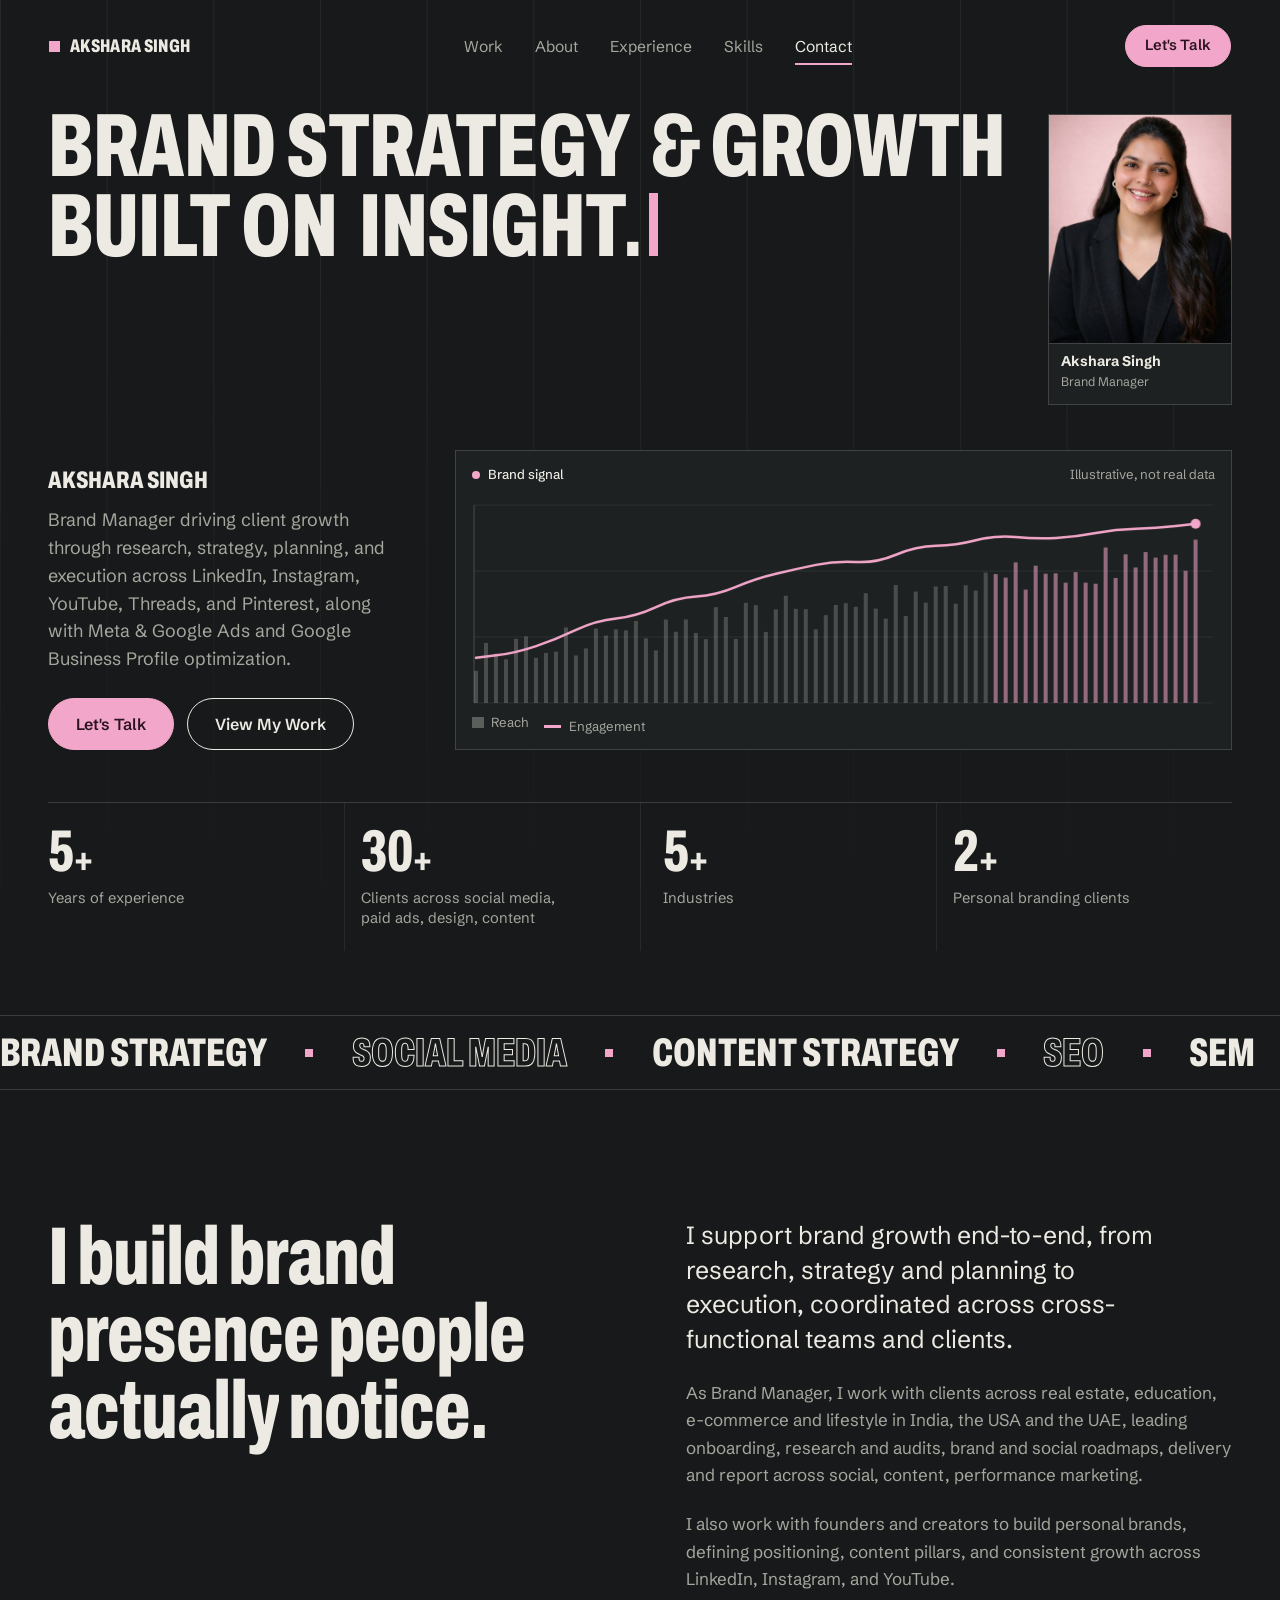
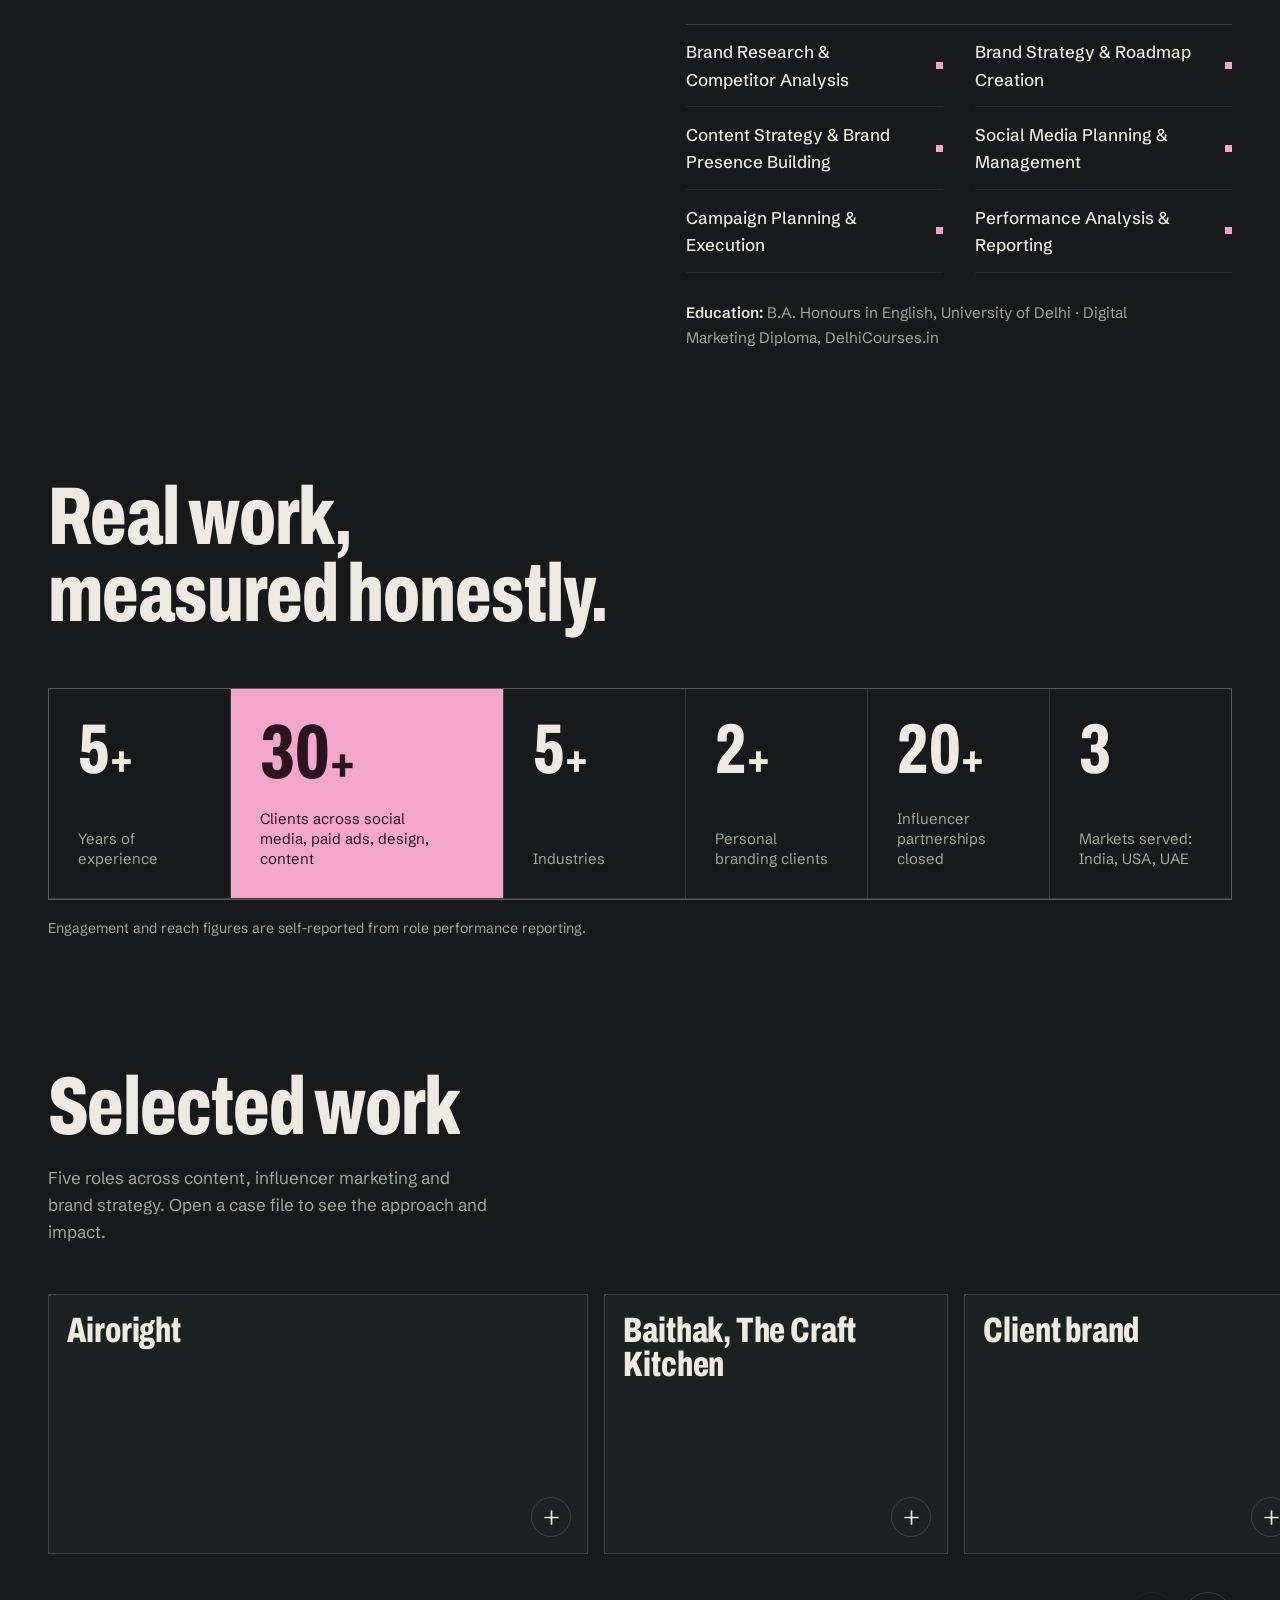
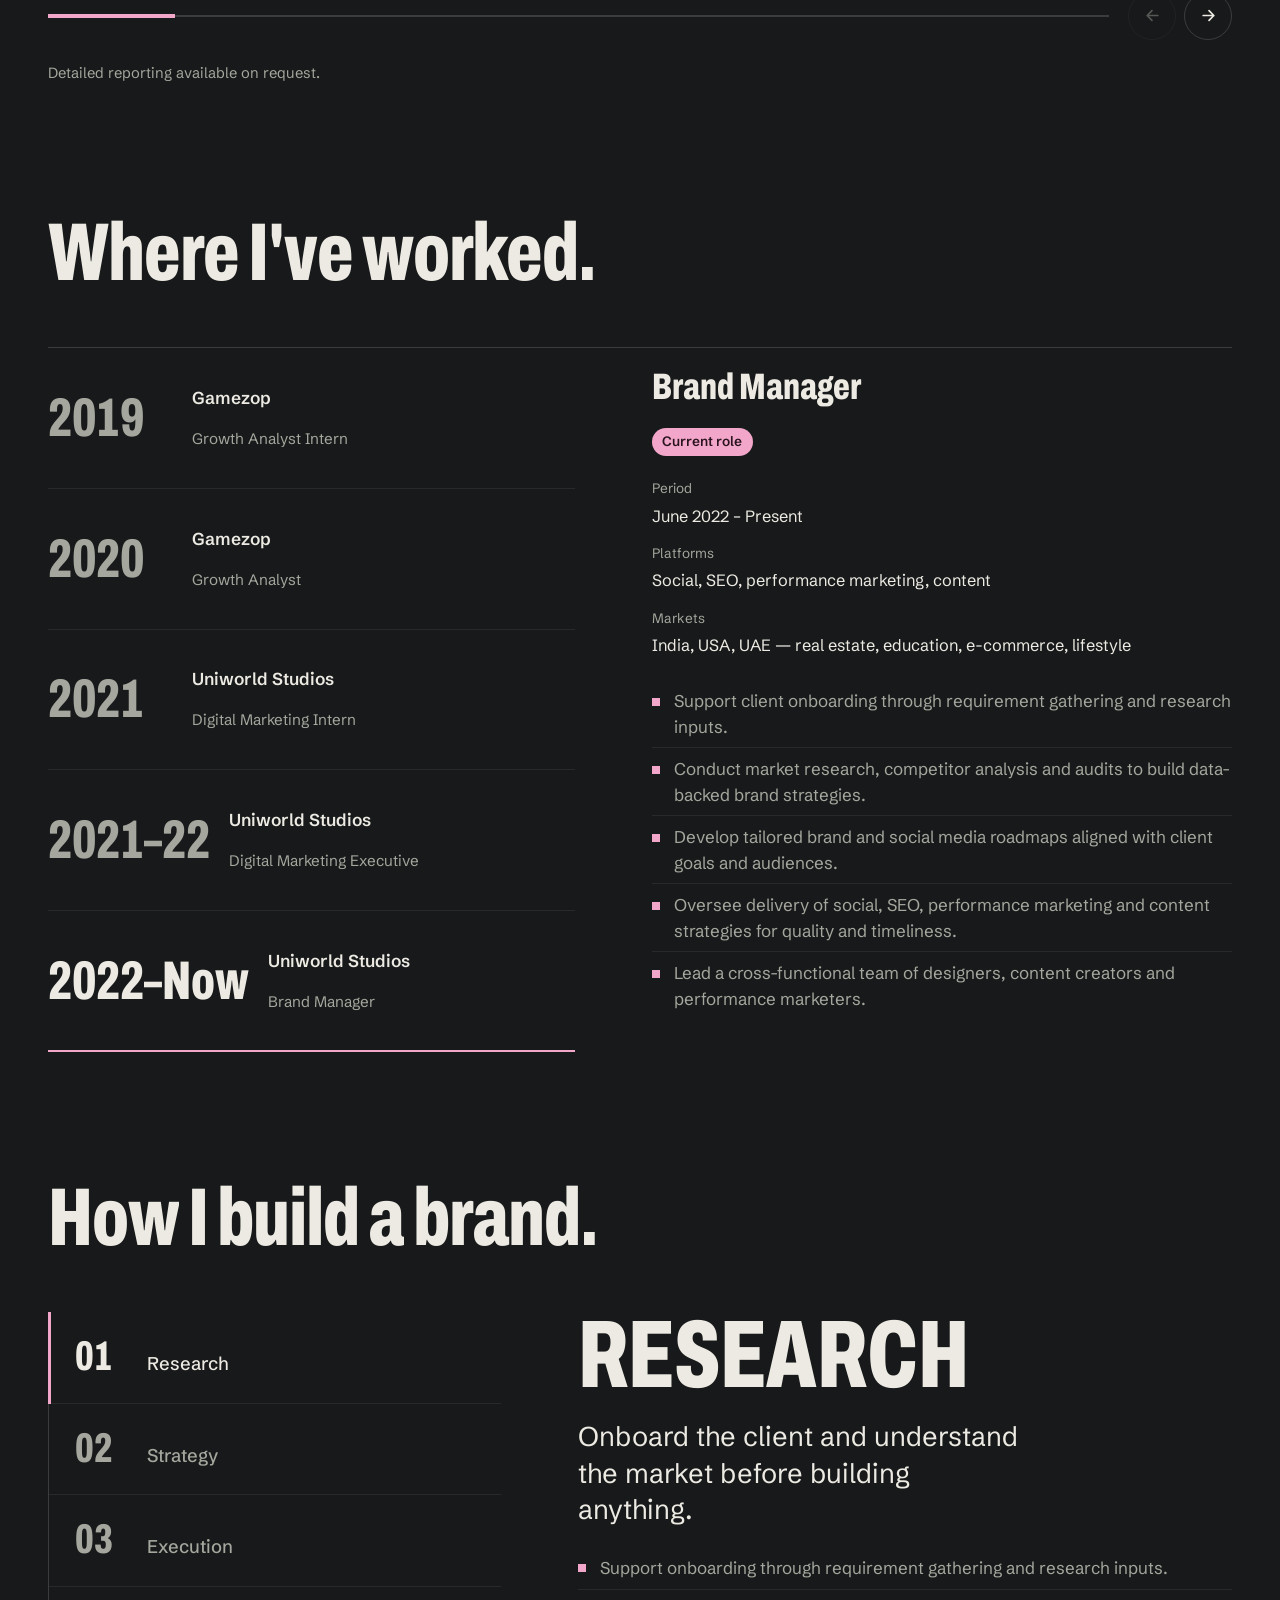
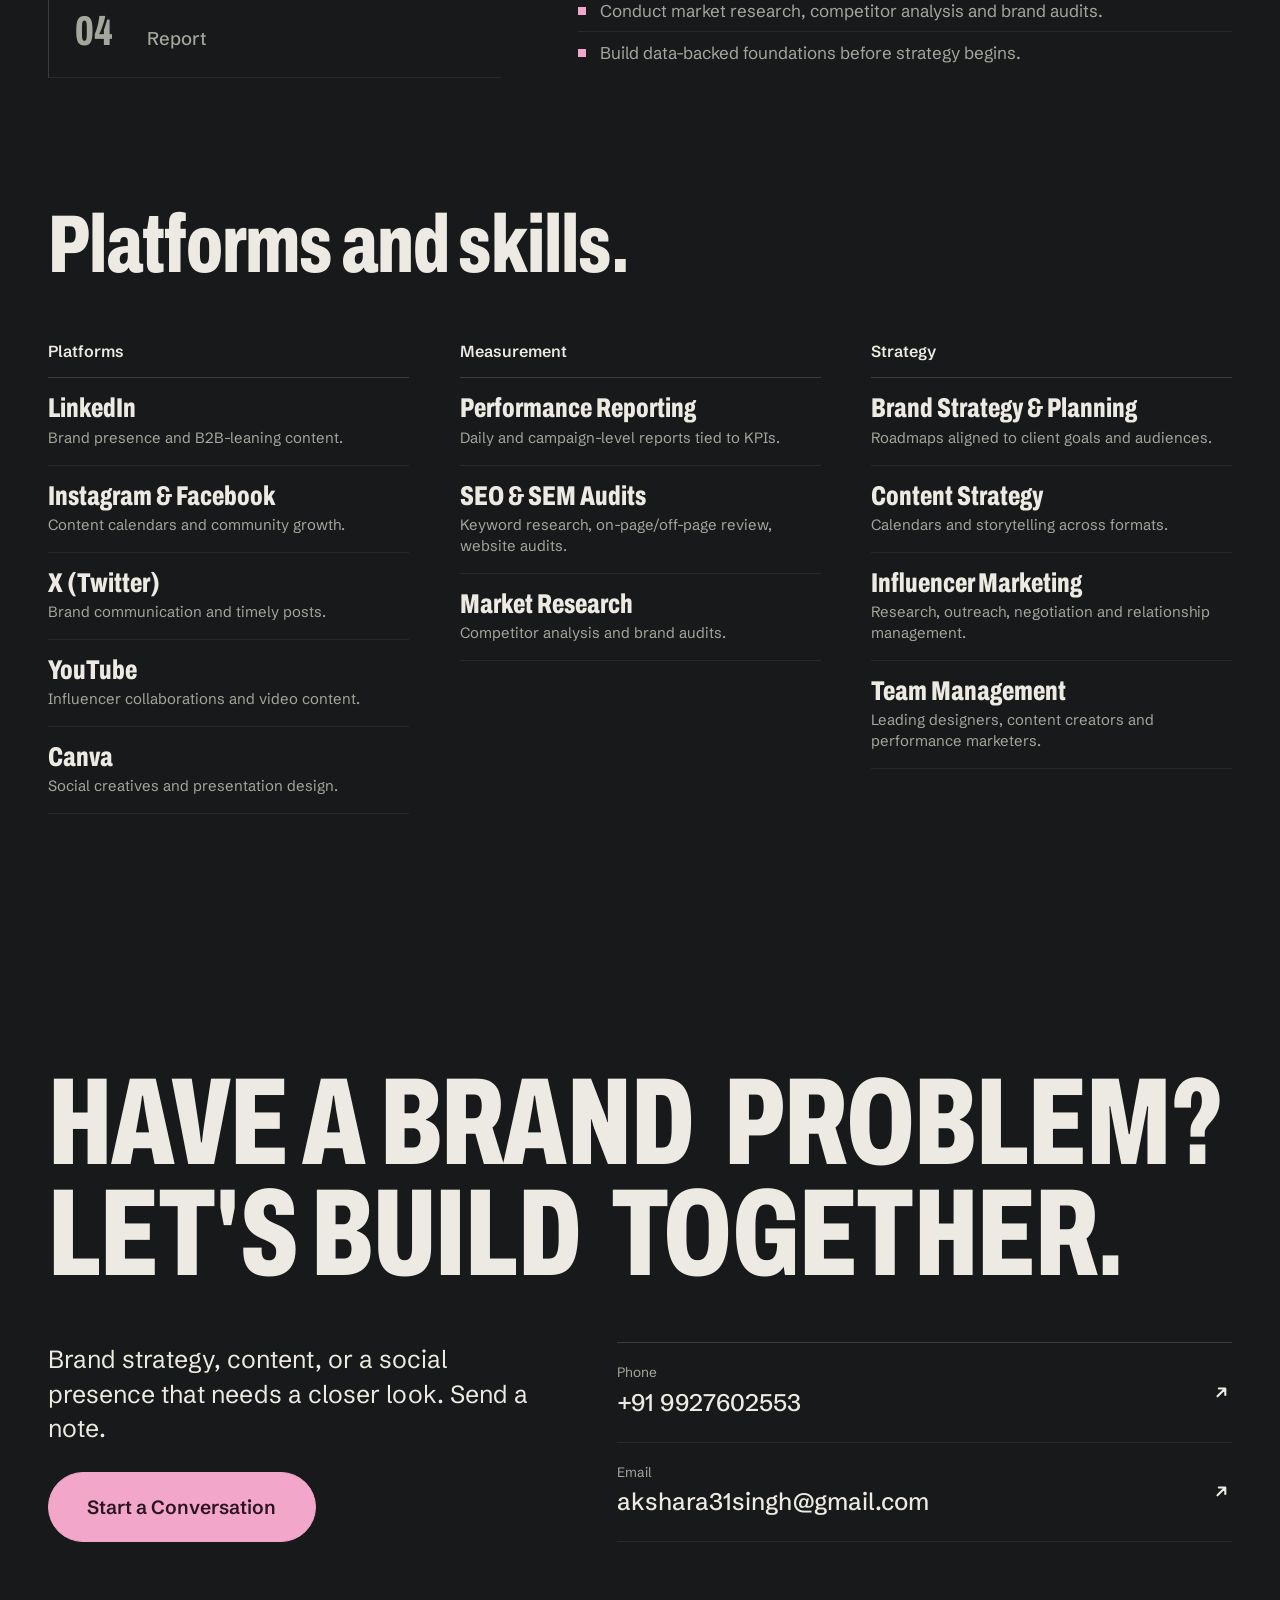
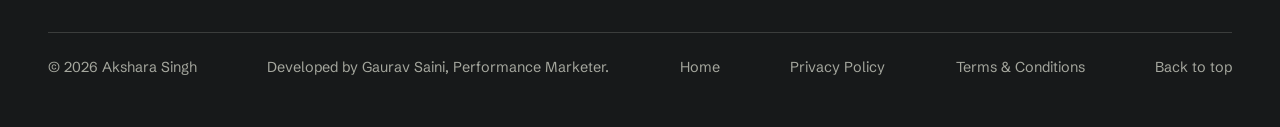
==== commit 021ea68f: "Add Privacy Policy and Terms & Conditions pages Both pages carry the same SEO setup as the rest of t" ====
--- a/akshara.html
+++ b/akshara.html
@@ -1,6 +1,15 @@
 <!DOCTYPE html>
-<html lang="en">
+<html lang="en-IN">
 <head>
+<!-- Google tag (gtag.js) -->
+<script async src="https://www.googletagmanager.com/gtag/js?id=G-48MM2QTZTL"></script>
+<script>
+  window.dataLayer = window.dataLayer || [];
+  function gtag(){dataLayer.push(arguments);}
+  gtag('js', new Date());
+
+  gtag('config', 'G-48MM2QTZTL');
+</script>
 <meta charset="utf-8">
 <meta name="viewport" content="width=device-width, initial-scale=1, viewport-fit=cover">
 <title>Akshara Singh — Brand Manager | Strategy, Content &amp; Social</title>
@@ -411,6 +420,8 @@
       <span>© <span id="yr">2026</span> Akshara Singh</span>
       <span>Developed by Gaurav Saini, Performance Marketer.</span>
       <a href="index.html">Home</a>
+      <a href="privacy.html">Privacy Policy</a>
+      <a href="terms.html">Terms &amp; Conditions</a>
       <a href="#top">Back to top</a>
     </footer>
   </div>
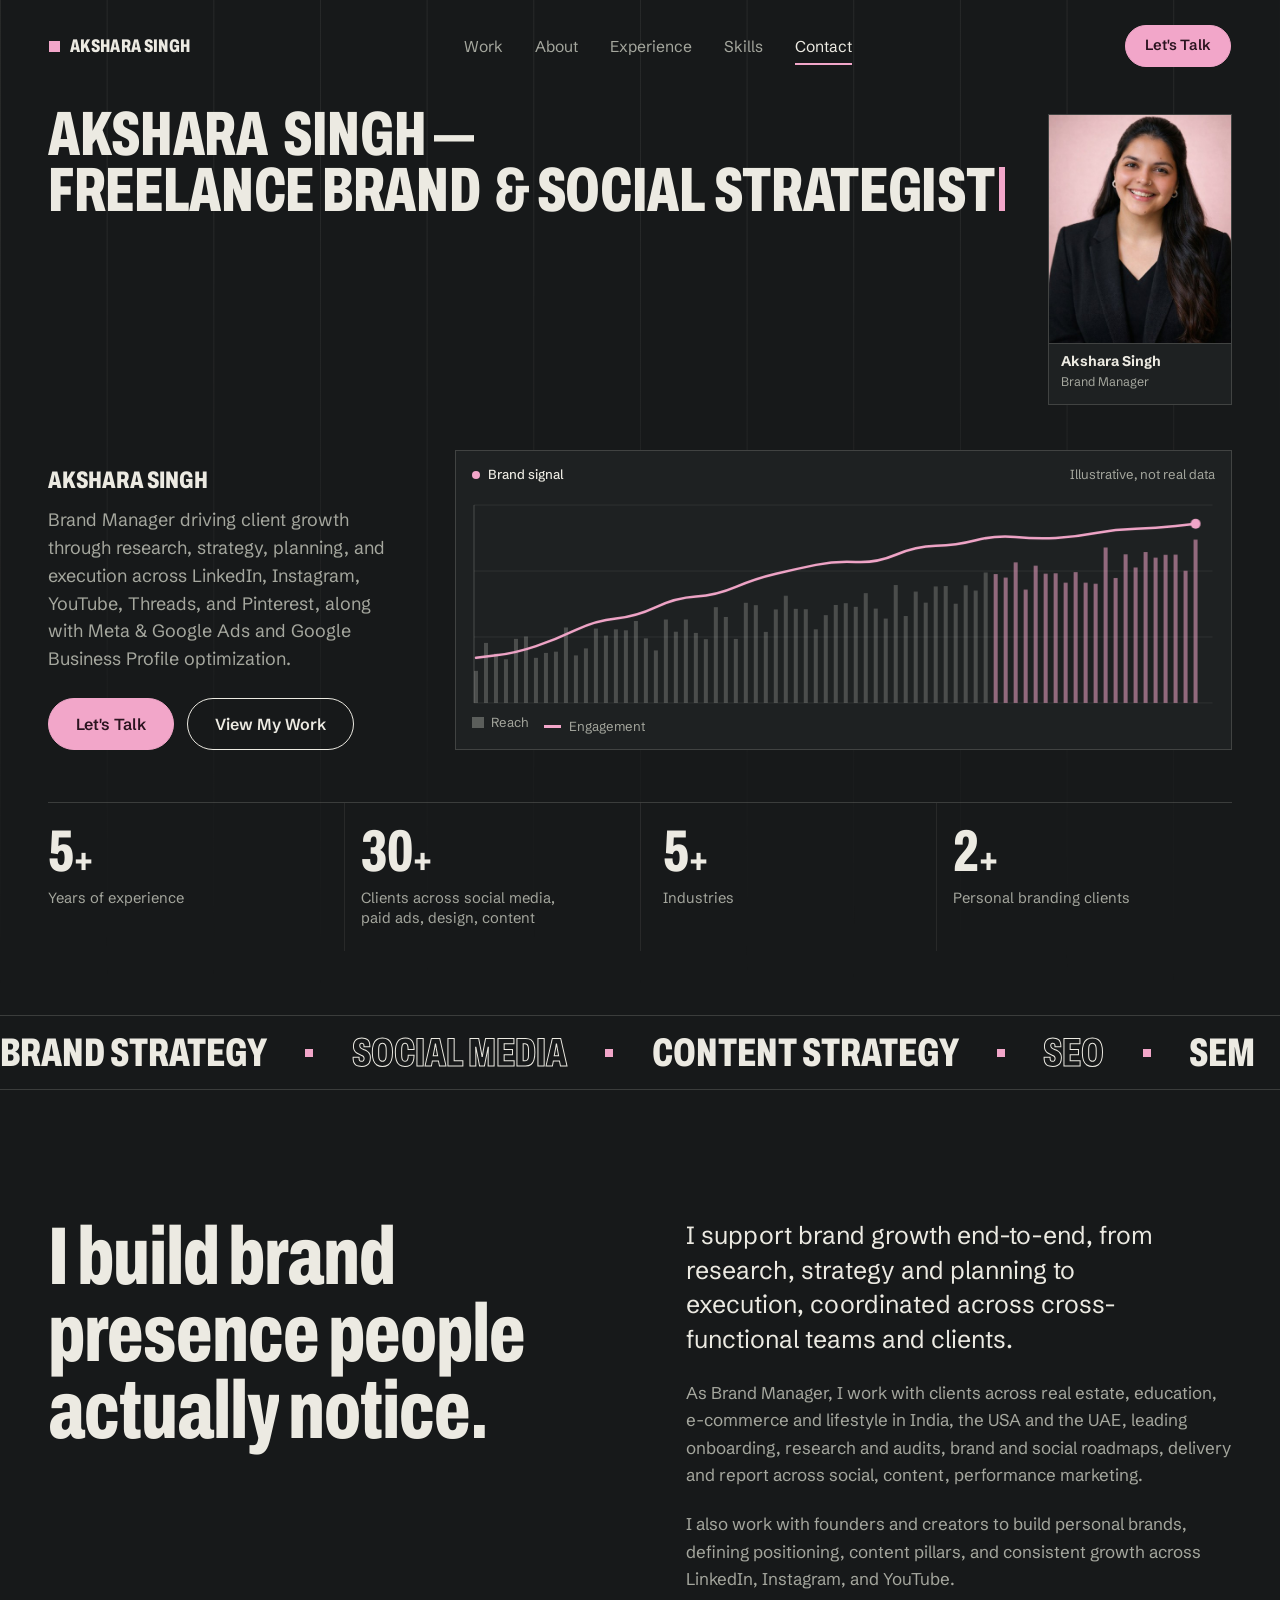
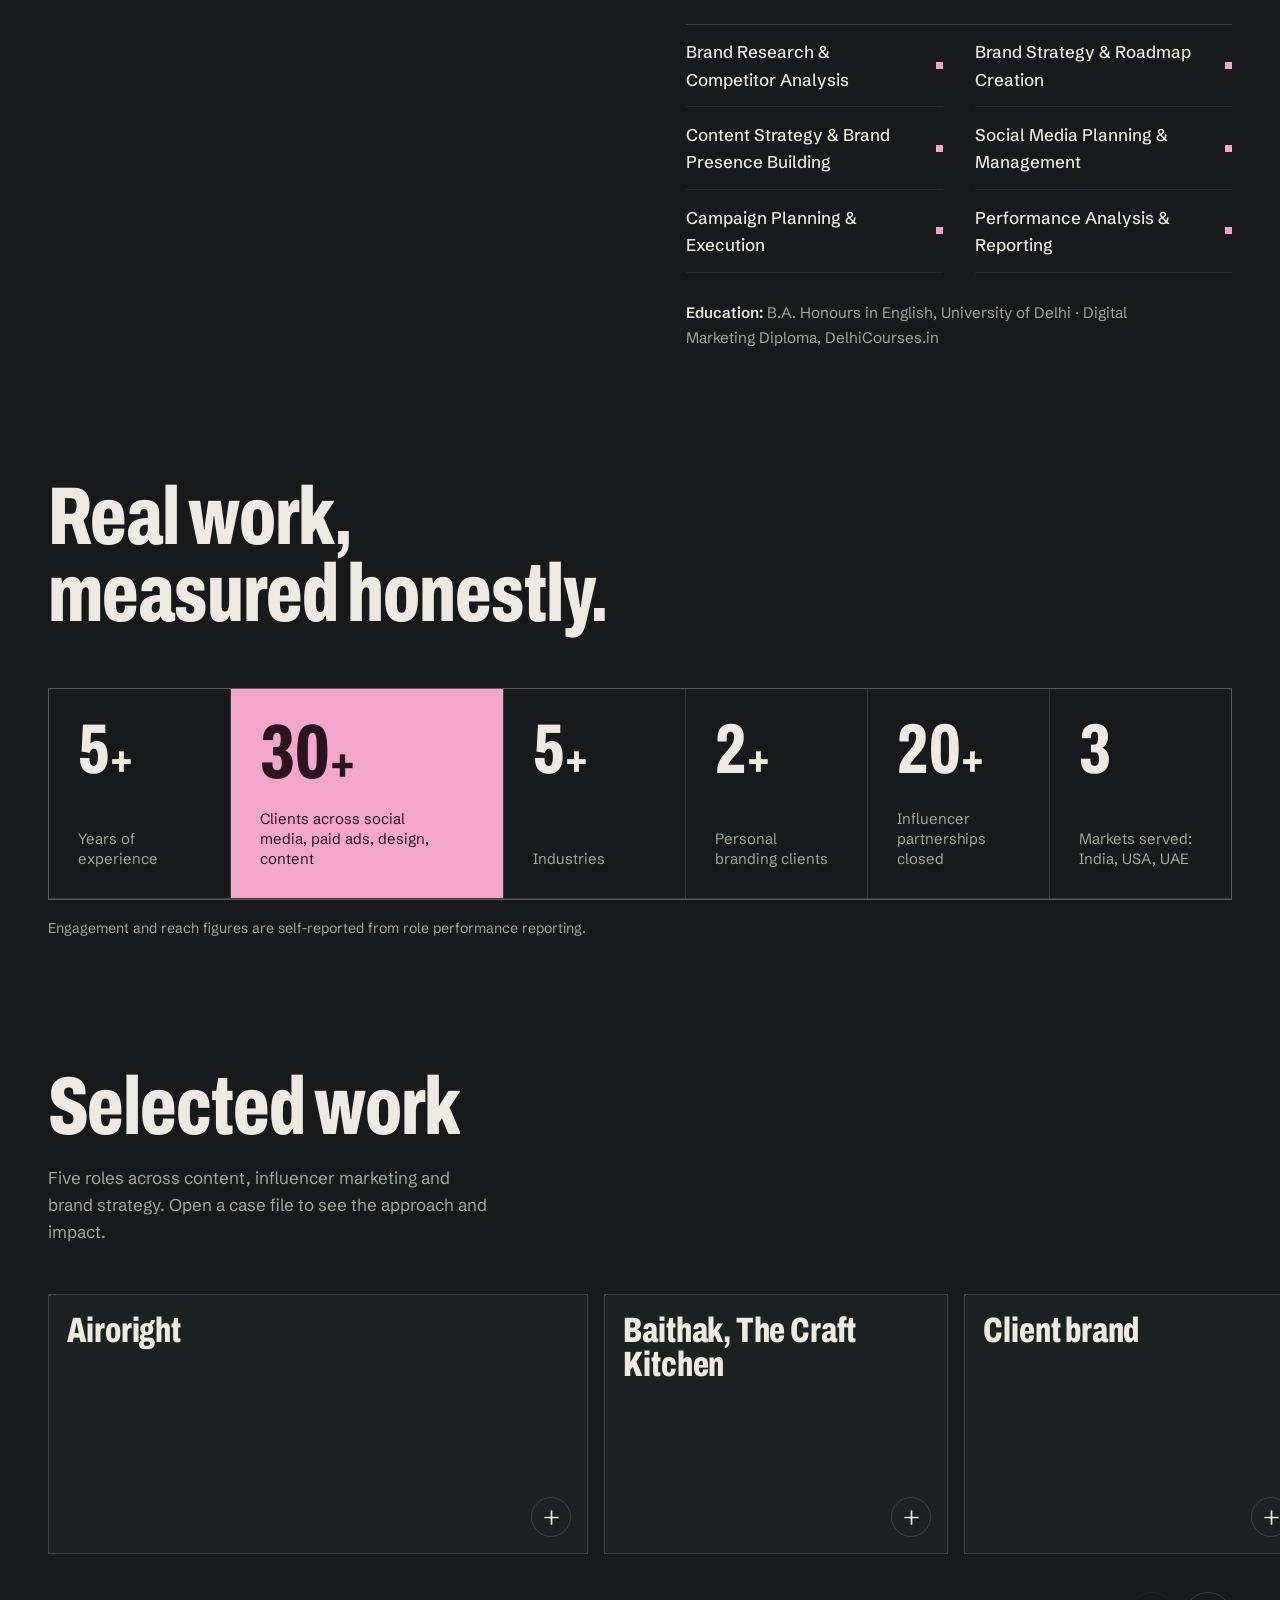
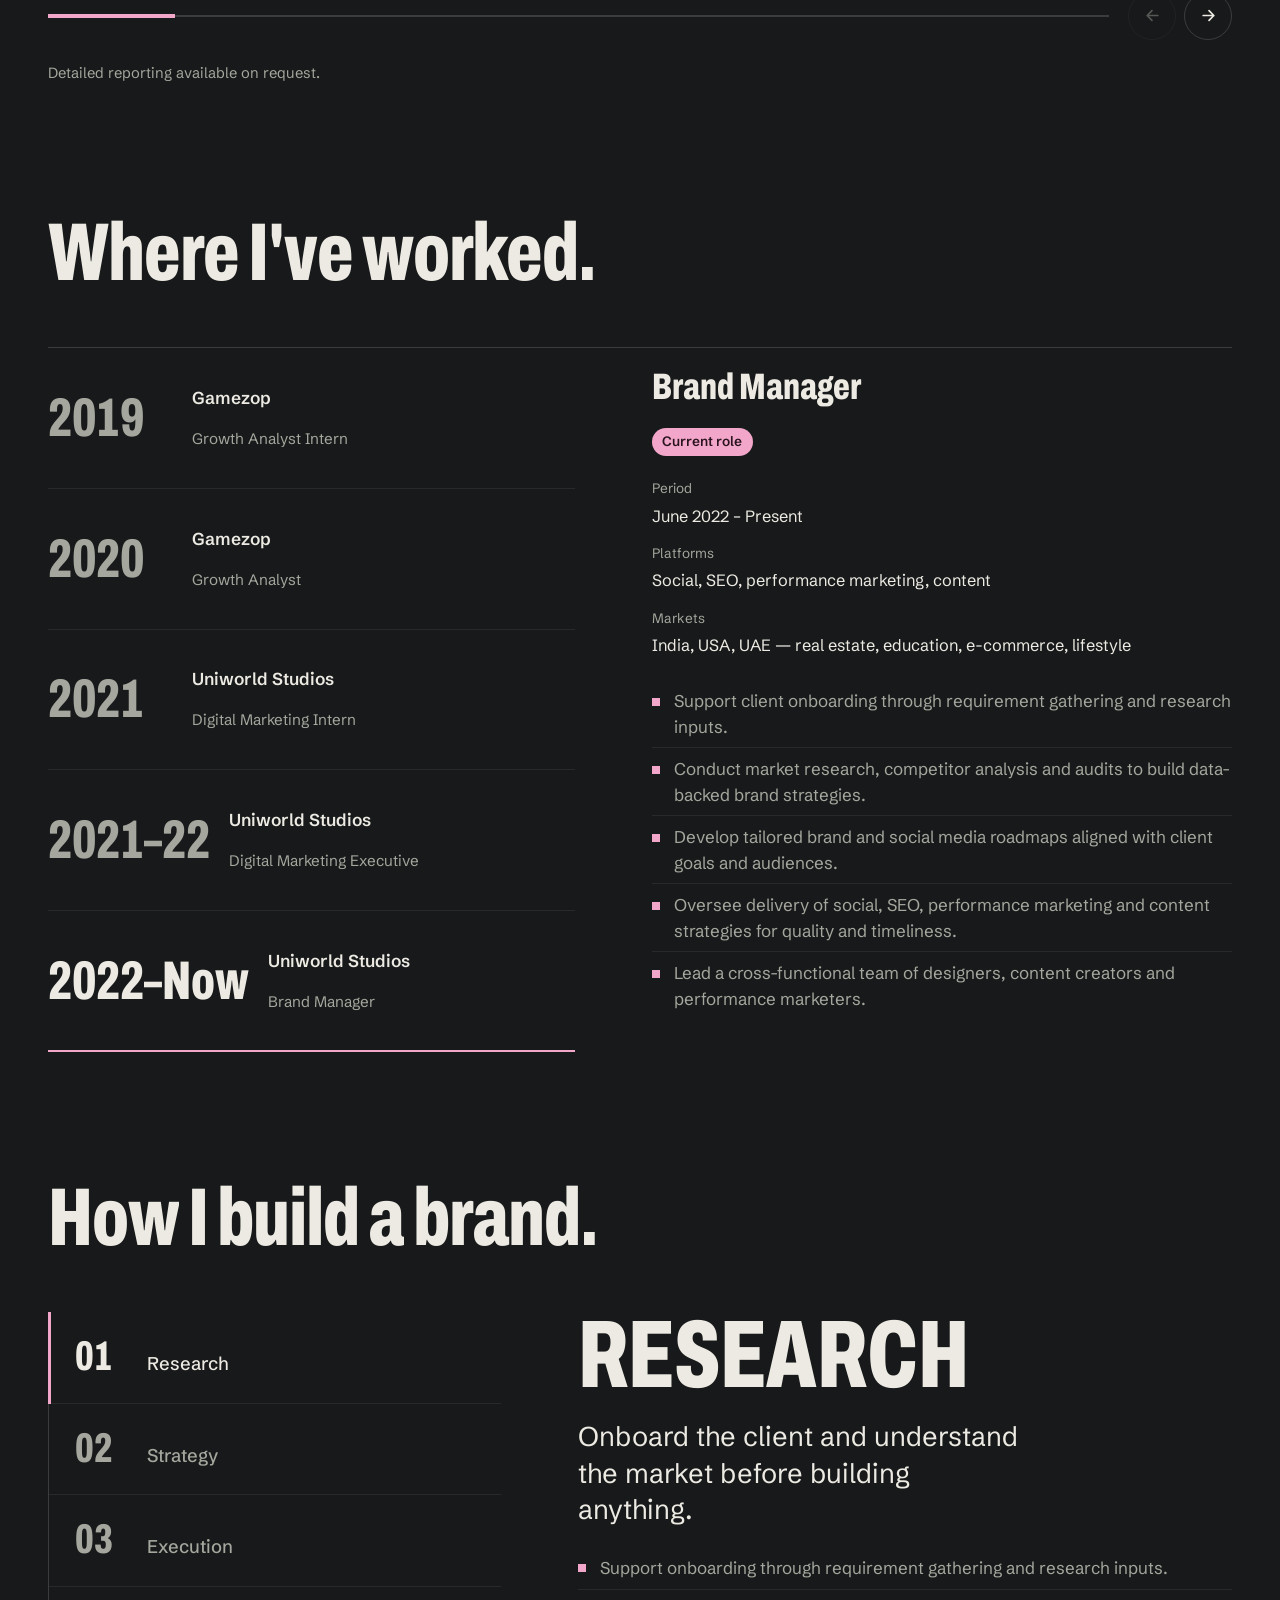
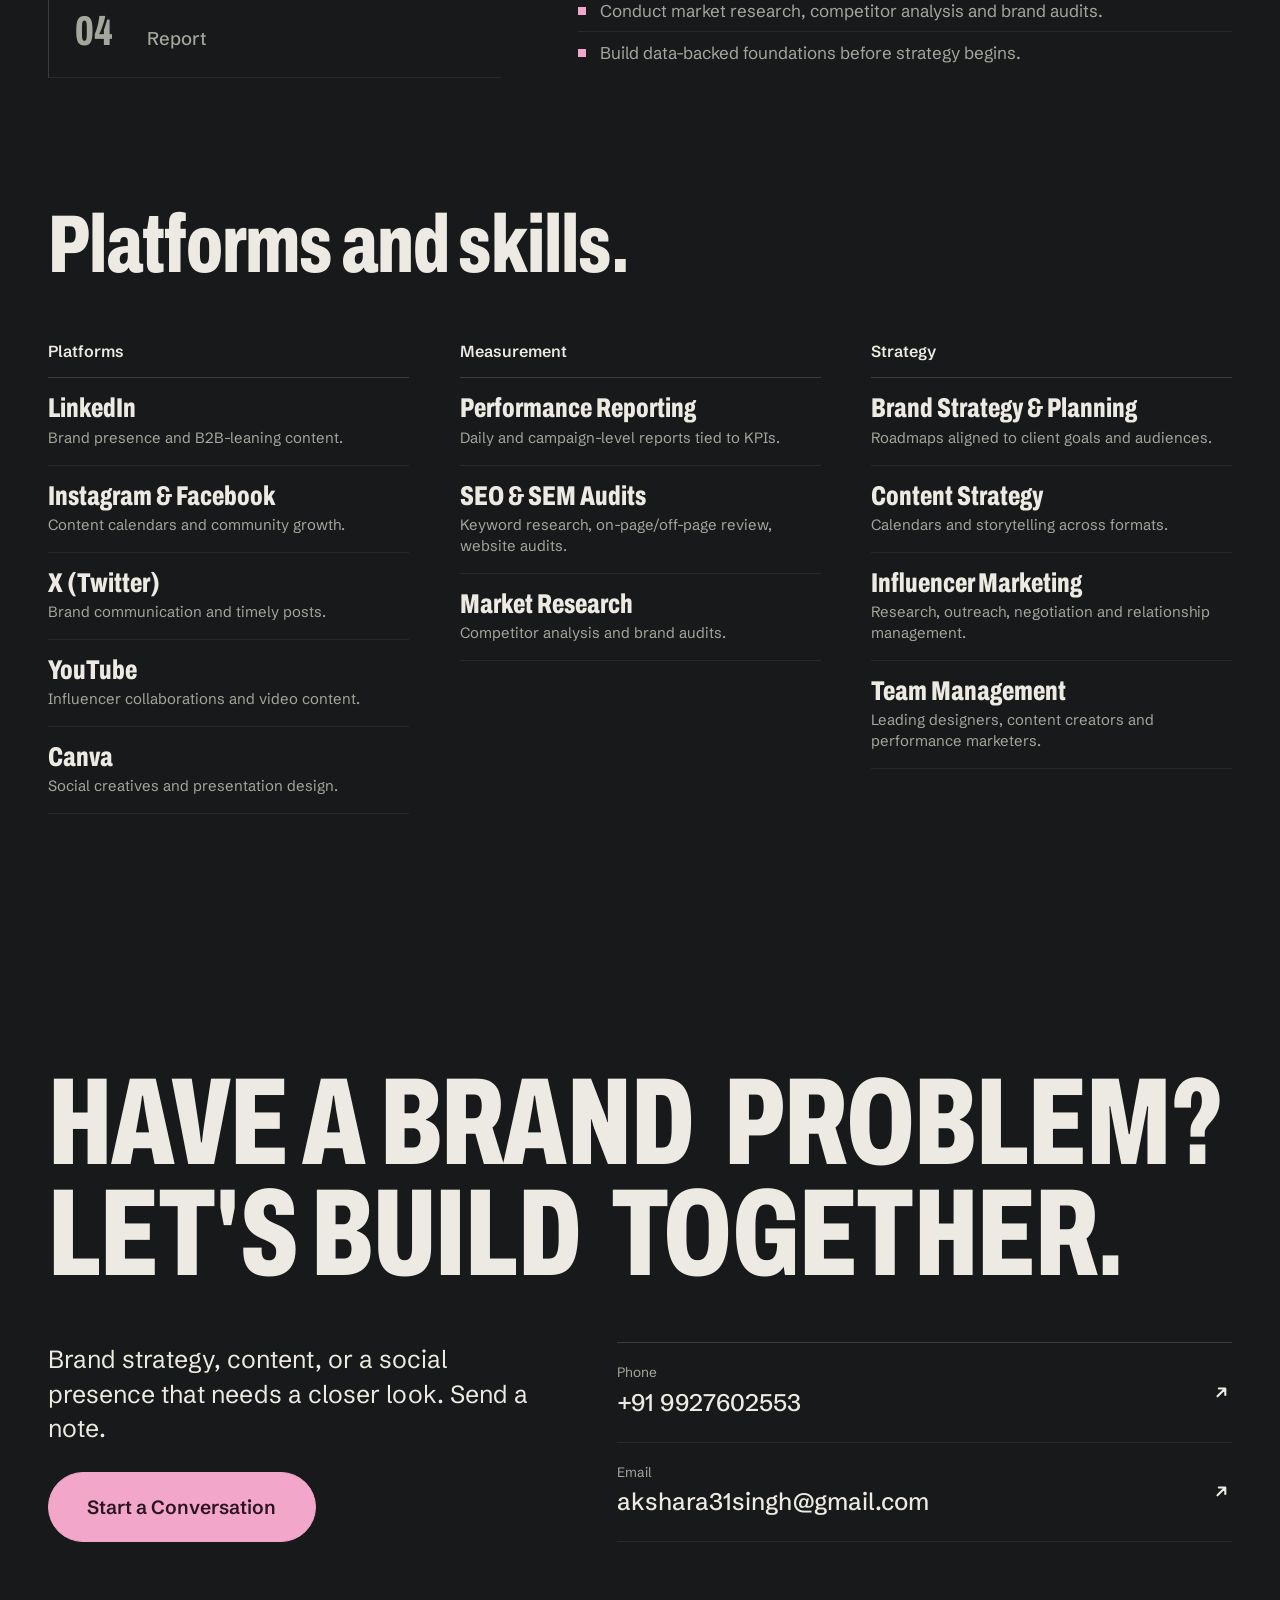
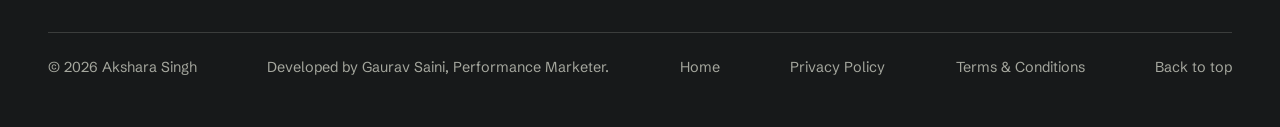
==== commit 300d75a2: "Update hero headlines, page titles and person/org schema - Home page: new H1 and simplified Organiza" ====
--- a/akshara.html
+++ b/akshara.html
@@ -12,7 +12,7 @@
 </script>
 <meta charset="utf-8">
 <meta name="viewport" content="width=device-width, initial-scale=1, viewport-fit=cover">
-<title>Akshara Singh — Brand Manager | Strategy, Content &amp; Social</title>
+<title>Akshara Singh | Freelance Brand Strategy & Social Media</title>
 <meta name="description" content="Akshara Singh is a brand manager running brand strategy, content, social and influencer marketing for clients in India, the USA and the UAE.">
 <meta name="author" content="Akshara Singh">
 <meta name="robots" content="index, follow, max-image-preview:large">
@@ -23,11 +23,11 @@
 <meta property="og:image" content="https://www.theperformancemarketer.in/akshara-hero.jpg">
 <meta property="og:type" content="website">
 <meta property="og:site_name" content="Akshara Singh">
-<meta property="og:title" content="Akshara Singh — Brand Manager | Strategy, Content &amp; Social">
+<meta property="og:title" content="Akshara Singh | Freelance Brand Strategy & Social Media">
 <meta property="og:description" content="Brand manager supporting client growth across research, strategy, planning and execution — social, content, SEO and influencer marketing for clients in India, the USA and the UAE.">
 <meta property="og:locale" content="en_IN">
 <meta name="twitter:card" content="summary">
-<meta name="twitter:title" content="Akshara Singh — Brand Manager | Strategy, Content &amp; Social">
+<meta name="twitter:title" content="Akshara Singh | Freelance Brand Strategy & Social Media">
 <meta name="twitter:description" content="Brand manager supporting client growth across research, strategy, planning and execution — social, content, SEO and influencer marketing for clients in India, the USA and the UAE.">
 
 <link rel="icon" href="data:image/svg+xml,%3Csvg xmlns='http://www.w3.org/2000/svg' viewBox='0 0 32 32'%3E%3Crect width='32' height='32' rx='6' fill='%2317191A'/%3E%3Ctext x='16' y='23' font-family='Arial Black,Arial,sans-serif' font-weight='900' font-size='16' text-anchor='middle' fill='%23F2A6C9'%3EAS%3C/text%3E%3C/svg%3E">
@@ -44,13 +44,26 @@
   "@type": "Person",
   "name": "Akshara Singh",
   "jobTitle": "Brand Manager",
-  "description": "Brand manager supporting client growth across research, strategy, planning and execution — social, content, SEO and influencer marketing for clients in India, the USA and the UAE.",
   "url": "https://www.theperformancemarketer.in/akshara.html",
-  "telephone": "+91-9927602553",
-  "email": "akshara31singh@gmail.com",
-  "worksFor": { "@type": "Organization", "name": "Uniworld Studios" },
-  "alumniOf": { "@type": "CollegeOrUniversity", "name": "School of Open Learning, University of Delhi" },
-  "knowsAbout": ["Brand Strategy", "Social Media Management", "Social Media Optimization", "Social Media Marketing", "Content Strategy", "Search Engine Optimization", "Search Engine Marketing", "Influencer Marketing", "Team Management", "Performance Reporting", "Market Research"]
+  "worksFor": {
+    "@type": "Organization",
+    "name": "The Performance Marketer",
+    "url": "https://www.theperformancemarketer.in/"
+  },
+  "memberOf": {
+    "@type": "Organization",
+    "name": "The Performance Marketer",
+    "url": "https://www.theperformancemarketer.in/"
+  },
+  "knowsAbout": [
+    "Brand Strategy",
+    "Social Media",
+    "Content Strategy",
+    "SEO",
+    "SEM",
+    "Influencer Marketing",
+    "Team Leadership"
+  ]
 }
 </script>
 
@@ -109,12 +122,12 @@
     <div class="hero__head">
       <h1 class="poster" id="hero-h" data-fit>
         <span class="row">
-          <span class="ln" style="--d:0"><span>Brand Strategy</span></span>
-          <span class="ln" style="--d:1"><span>&amp; Growth</span></span>
+          <span class="ln" style="--d:0"><span>Akshara</span></span>
+          <span class="ln" style="--d:1"><span>Singh —</span></span>
         </span>
         <span class="row">
-          <span class="ln" style="--d:2"><span>Built on</span></span>
-          <span class="ln" style="--d:3"><span>Insight.<i class="caret" aria-hidden="true"></i></span></span>
+          <span class="ln" style="--d:2"><span>Freelance Brand</span></span>
+          <span class="ln" style="--d:3"><span>&amp; Social Strategist<i class="caret" aria-hidden="true"></i></span></span>
         </span>
       </h1>
       <figure class="idcard" id="idcard">
